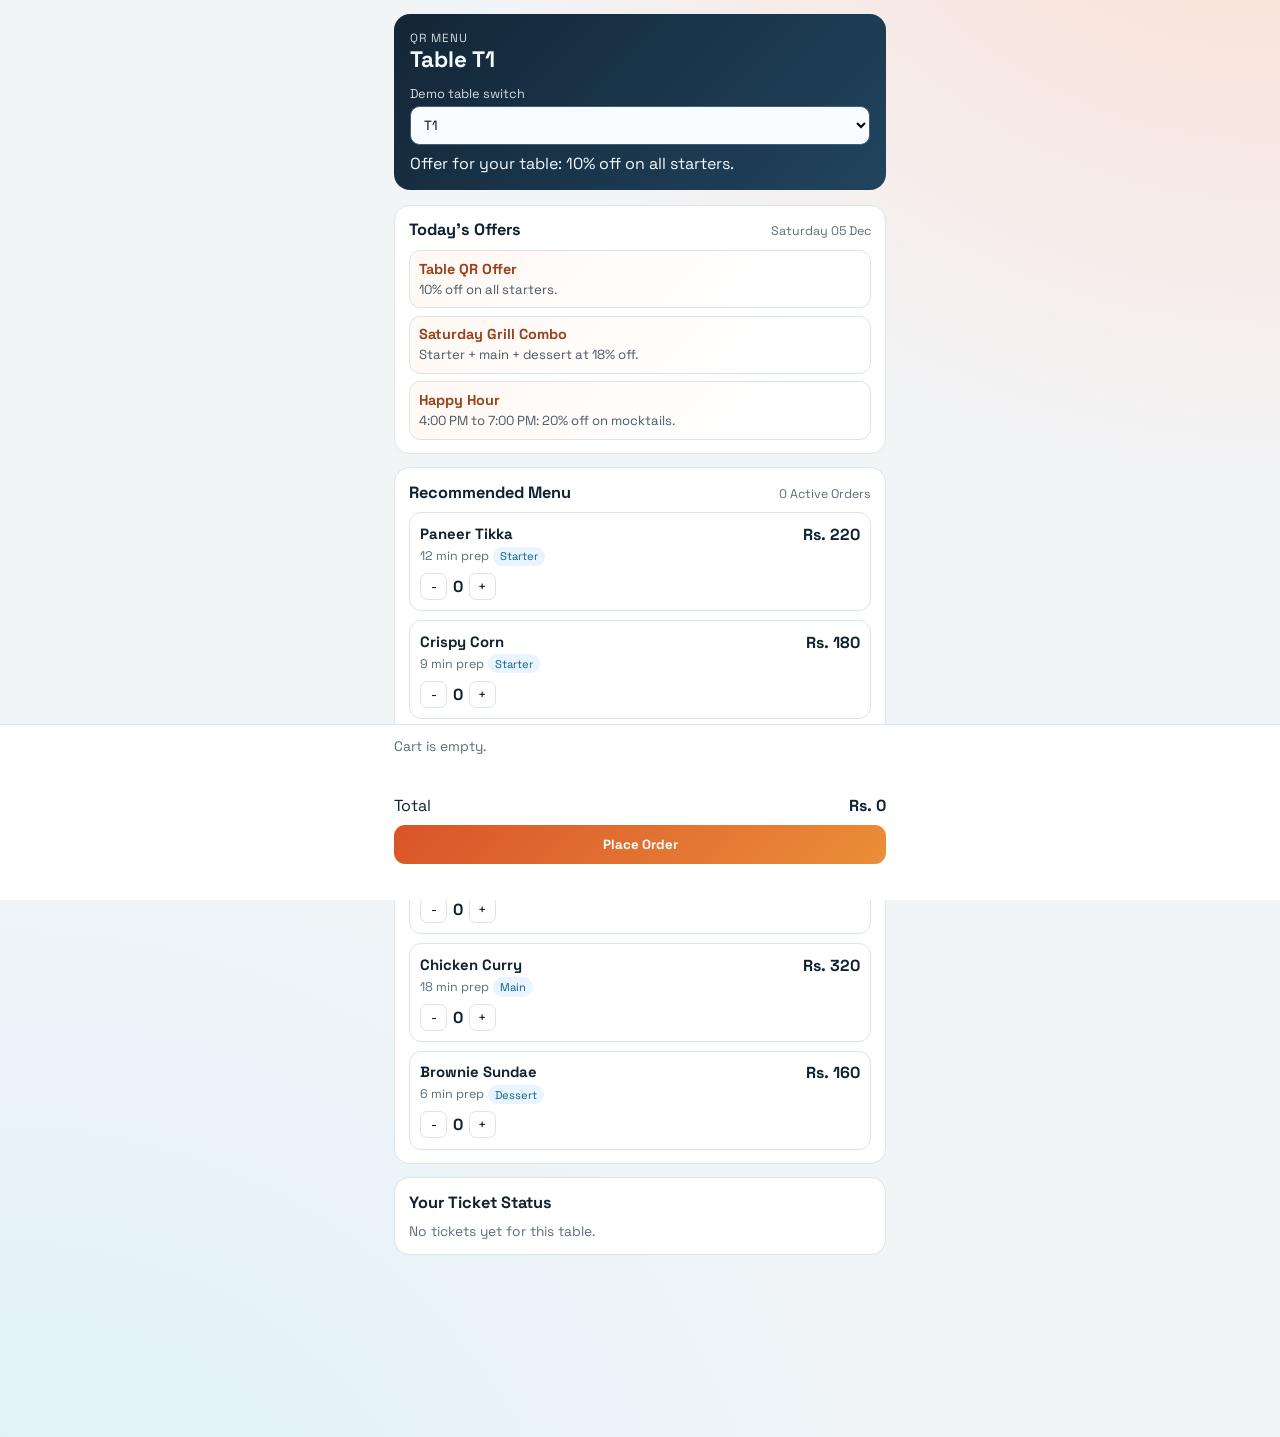
==== customer.html @ ec976107 "initial commit" ====
<!DOCTYPE html>
<html lang="en">
<head>
  <meta charset="UTF-8">
  <meta name="viewport" content="width=device-width, initial-scale=1.0">
  <title>Customer Menu - QR Scan</title>
  <link rel="preconnect" href="https://fonts.googleapis.com">
  <link rel="preconnect" href="https://fonts.gstatic.com" crossorigin>
  <link href="https://fonts.googleapis.com/css2?family=Space+Grotesk:wght@400;500;700&display=swap" rel="stylesheet">
  <link rel="stylesheet" href="customer-view.css">
</head>
<body>
  <main class="phone-shell">
    <header class="hero">
      <p class="mini">QR Menu</p>
      <h1 id="tableTitle">Table T1</h1>
      <div class="table-switch">
        <label for="tableSelect">Demo table switch</label>
        <select id="tableSelect"></select>
      </div>
      <p id="offerText"></p>
    </header>

    <section class="section">
      <div class="section-head">
        <h2>Today's Offers</h2>
        <span id="offerDateLabel"></span>
      </div>
      <div id="dailyOffers" class="offer-list"></div>
    </section>

    <section class="section">
      <div class="section-head">
        <h2>Recommended Menu</h2>
        <span id="activeOrderCount">0 Active Orders</span>
      </div>
      <div id="menuList" class="menu-list"></div>
    </section>

    <section class="section">
      <h2>Your Ticket Status</h2>
      <div id="ticketList" class="ticket-list"></div>
    </section>

    <footer class="cart-bar">
      <div id="cartLines" class="cart-lines"></div>
      <div class="total-row">
        <span>Total</span>
        <strong id="cartTotal">Rs. 0</strong>
      </div>
      <button id="placeBtn">Place Order</button>
      <p id="toast" class="toast"></p>
    </footer>
  </main>

  <script src="customer-view.js"></script>
</body>
</html>
---- customer-view.css ----
:root {
  --bg: #f2f5f8;
  --card: #ffffff;
  --line: #dbe4eb;
  --text: #10222f;
  --muted: #5d6d7a;
  --accent: #e0612f;
  --accent-soft: #ffe4d9;
  --ok: #187e4f;
}

* {
  box-sizing: border-box;
}

body {
  margin: 0;
  font-family: "Space Grotesk", sans-serif;
  color: var(--text);
  background:
    radial-gradient(circle at 100% -25%, #ffd8c8 0%, transparent 40%),
    radial-gradient(circle at 0 120%, #d9f0f8 0%, transparent 45%),
    var(--bg);
}

.phone-shell {
  width: min(520px, 100%);
  margin: 0 auto;
  min-height: 100vh;
  padding: 0.9rem 0.9rem 10.6rem;
}

.hero {
  background: linear-gradient(135deg, #132636 0%, #21445e 100%);
  color: #f2fbff;
  border-radius: 1rem;
  padding: 1rem;
  margin-bottom: 0.9rem;
}

.mini {
  margin: 0 0 0.15rem;
  font-size: 0.74rem;
  letter-spacing: 0.08em;
  text-transform: uppercase;
  opacity: 0.85;
}

h1 {
  margin: 0;
  font-size: 1.4rem;
}

.table-switch {
  margin: 0.65rem 0 0.5rem;
}

.table-switch label {
  display: block;
  font-size: 0.8rem;
  margin-bottom: 0.28rem;
  opacity: 0.85;
}

select {
  width: 100%;
  border: 1px solid #3e5f79;
  background: #f8fbff;
  border-radius: 0.6rem;
  padding: 0.56rem;
  font-family: inherit;
}

.hero p {
  margin: 0;
}

.section {
  background: var(--card);
  border: 1px solid var(--line);
  border-radius: 0.95rem;
  padding: 0.85rem;
  margin-bottom: 0.8rem;
}

.section-head {
  display: flex;
  justify-content: space-between;
  gap: 0.5rem;
  align-items: baseline;
}

h2 {
  margin: 0 0 0.6rem;
  font-size: 1.02rem;
}

.section-head span {
  font-size: 0.78rem;
  color: var(--muted);
}

.offer-list {
  display: grid;
  gap: 0.45rem;
}

.offer-item {
  border: 1px solid var(--line);
  background: linear-gradient(135deg, #fff8f3 0%, #fff 75%);
  border-radius: 0.7rem;
  padding: 0.55rem;
}

.offer-item strong {
  display: block;
  font-size: 0.9rem;
  color: #9a421e;
}

.offer-item span {
  font-size: 0.82rem;
  color: #455a68;
}

.menu-list {
  display: grid;
  gap: 0.55rem;
}

.menu-item {
  border: 1px solid var(--line);
  border-radius: 0.75rem;
  padding: 0.65rem;
}

.top-line {
  display: flex;
  justify-content: space-between;
  align-items: start;
  gap: 0.5rem;
}

.name {
  margin: 0;
  font-weight: 700;
  font-size: 0.93rem;
}

.meta {
  font-size: 0.78rem;
  color: var(--muted);
}

.tag {
  display: inline-block;
  margin-top: 0.24rem;
  font-size: 0.7rem;
  color: #0f5f8a;
  background: #e8f4ff;
  border-radius: 999px;
  padding: 0.16rem 0.42rem;
}

.qty {
  margin-top: 0.45rem;
  display: flex;
  align-items: center;
  gap: 0.35rem;
}

.qty button {
  border: 1px solid var(--line);
  background: #fff;
  border-radius: 0.45rem;
  width: 27px;
  height: 27px;
  font-family: inherit;
  cursor: pointer;
}

.ticket-list {
  display: grid;
  gap: 0.45rem;
}

.ticket {
  border: 1px solid var(--line);
  border-left: 4px solid #b2c4d1;
  border-radius: 0.7rem;
  padding: 0.55rem;
}

.ticket.Queued {
  border-left-color: #c47b0b;
}

.ticket.Preparing {
  border-left-color: #137bc7;
}

.ticket.Ready {
  border-left-color: var(--ok);
}

.ticket strong {
  display: block;
}

.ticket span {
  font-size: 0.82rem;
  color: var(--muted);
}

.cart-bar {
  position: fixed;
  left: 0;
  right: 0;
  bottom: 0;
  background: #fff;
  border-top: 1px solid var(--line);
  padding: 0.75rem max(0.9rem, (100vw - 520px) / 2 + 0.9rem) 0.8rem;
}

.cart-lines {
  min-height: 52px;
  max-height: 100px;
  overflow: auto;
}

.line {
  display: flex;
  justify-content: space-between;
  font-size: 0.84rem;
  color: #2f4452;
  padding: 0.14rem 0;
}

.total-row {
  display: flex;
  justify-content: space-between;
  align-items: center;
  margin: 0.35rem 0 0.55rem;
}

#placeBtn {
  width: 100%;
  border: none;
  border-radius: 0.7rem;
  padding: 0.7rem;
  background: linear-gradient(135deg, #d95429 0%, #eb8e39 100%);
  color: #fff;
  font-family: inherit;
  font-weight: 700;
}

.toast {
  margin: 0.45rem 0 0;
  min-height: 16px;
  font-size: 0.8rem;
  color: var(--ok);
}

.empty {
  margin: 0;
  color: var(--muted);
  font-size: 0.86rem;
}
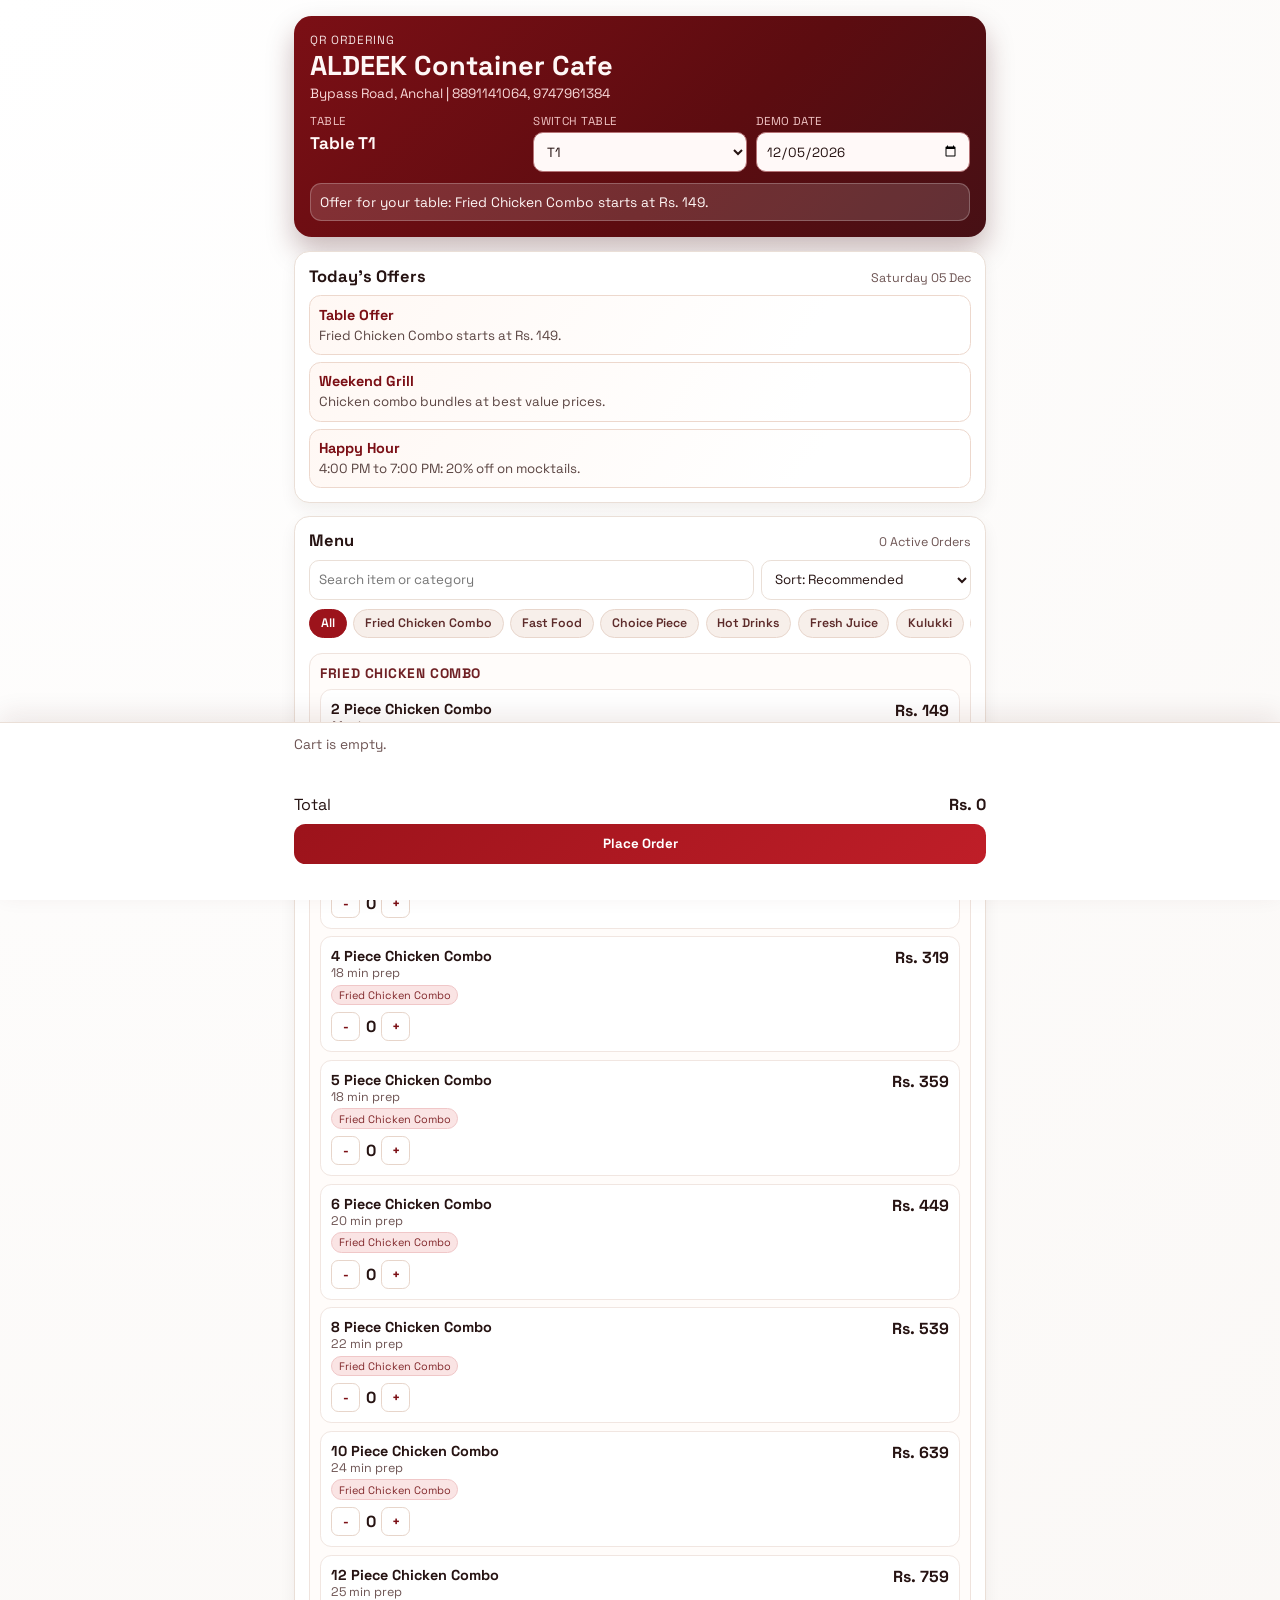
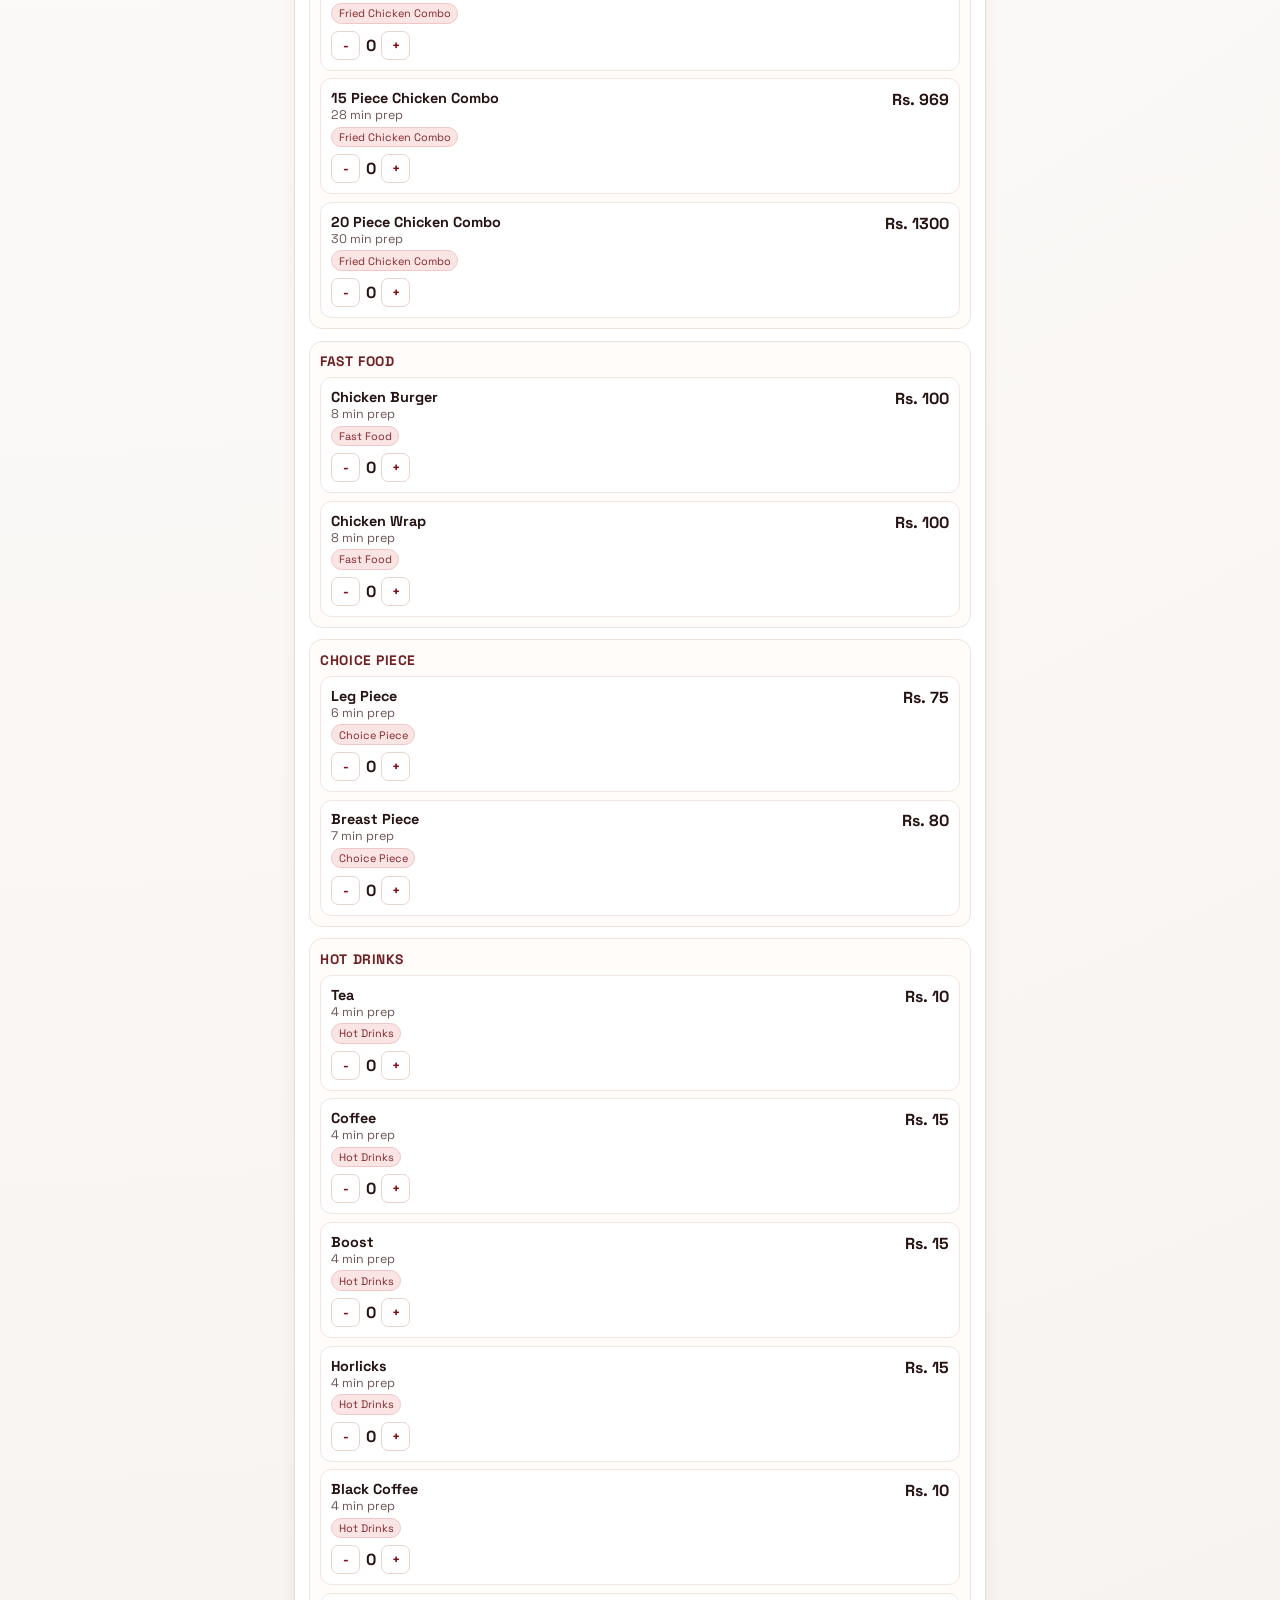
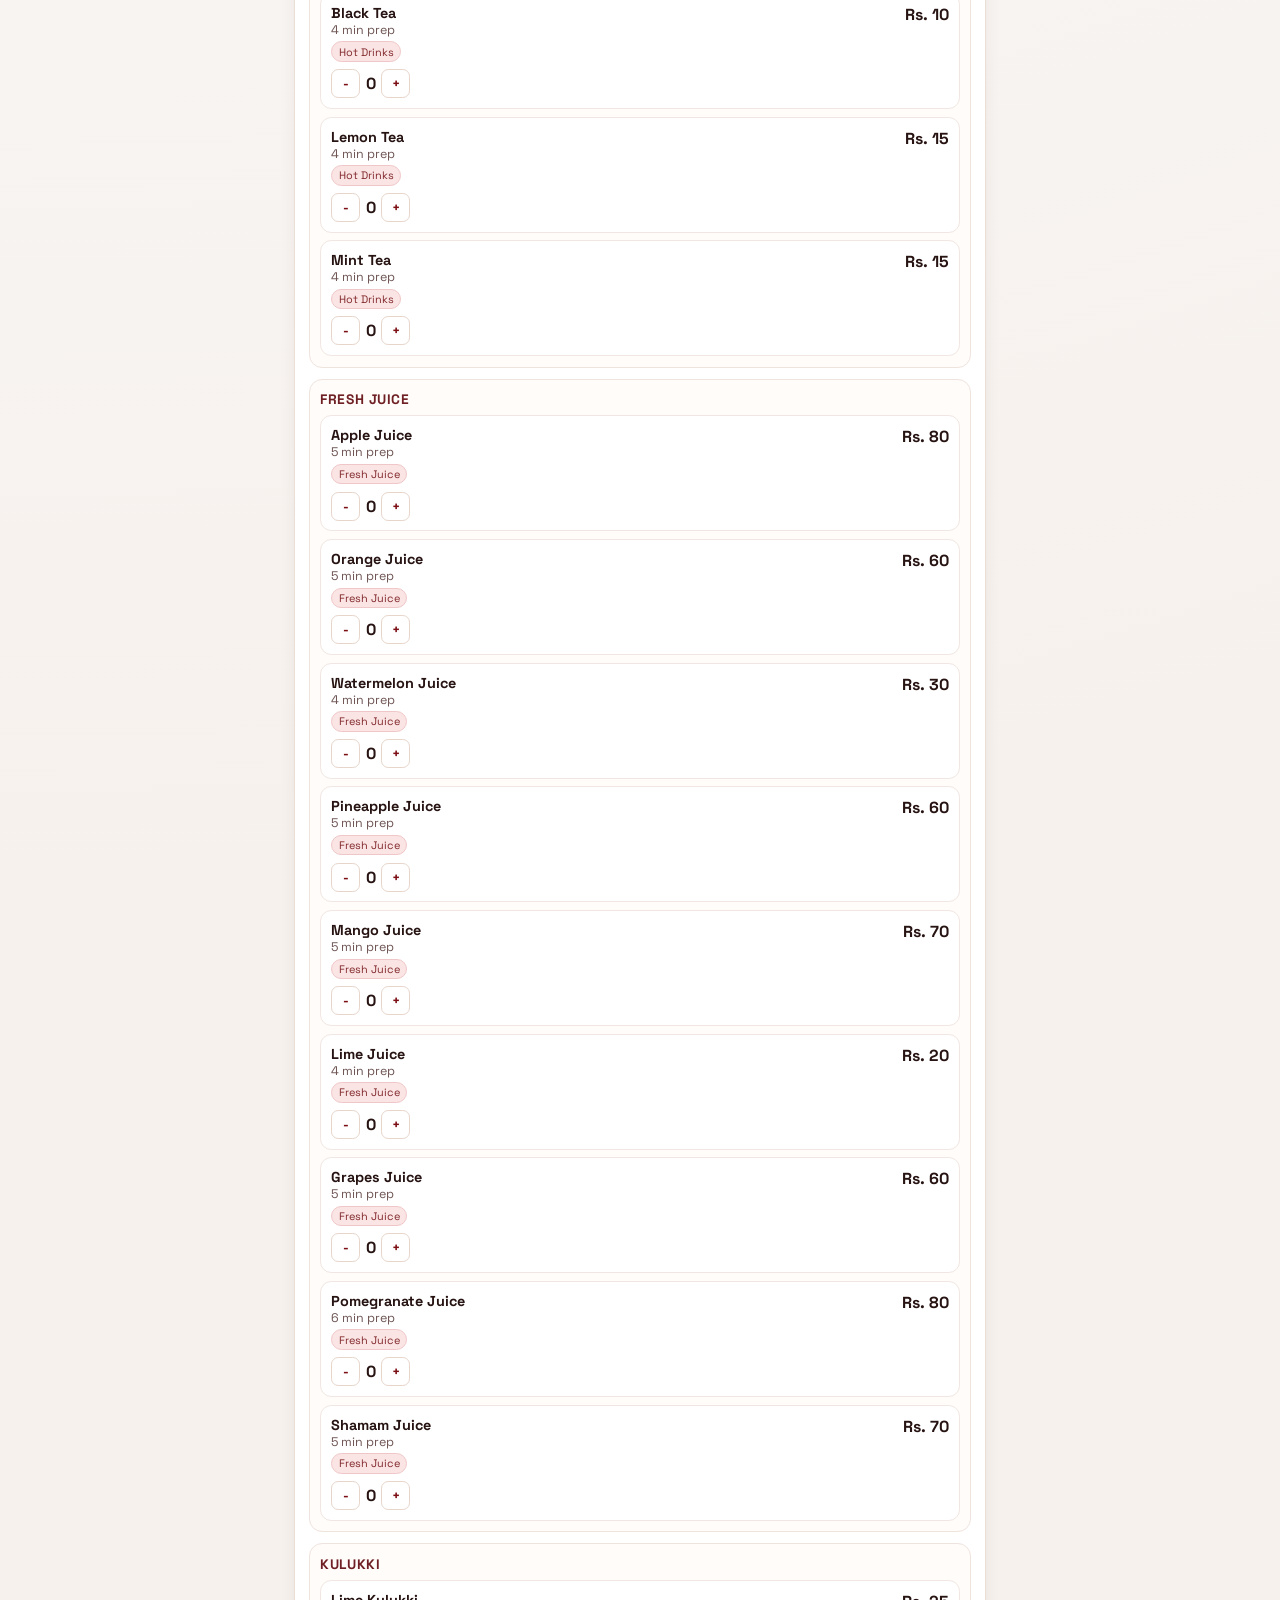
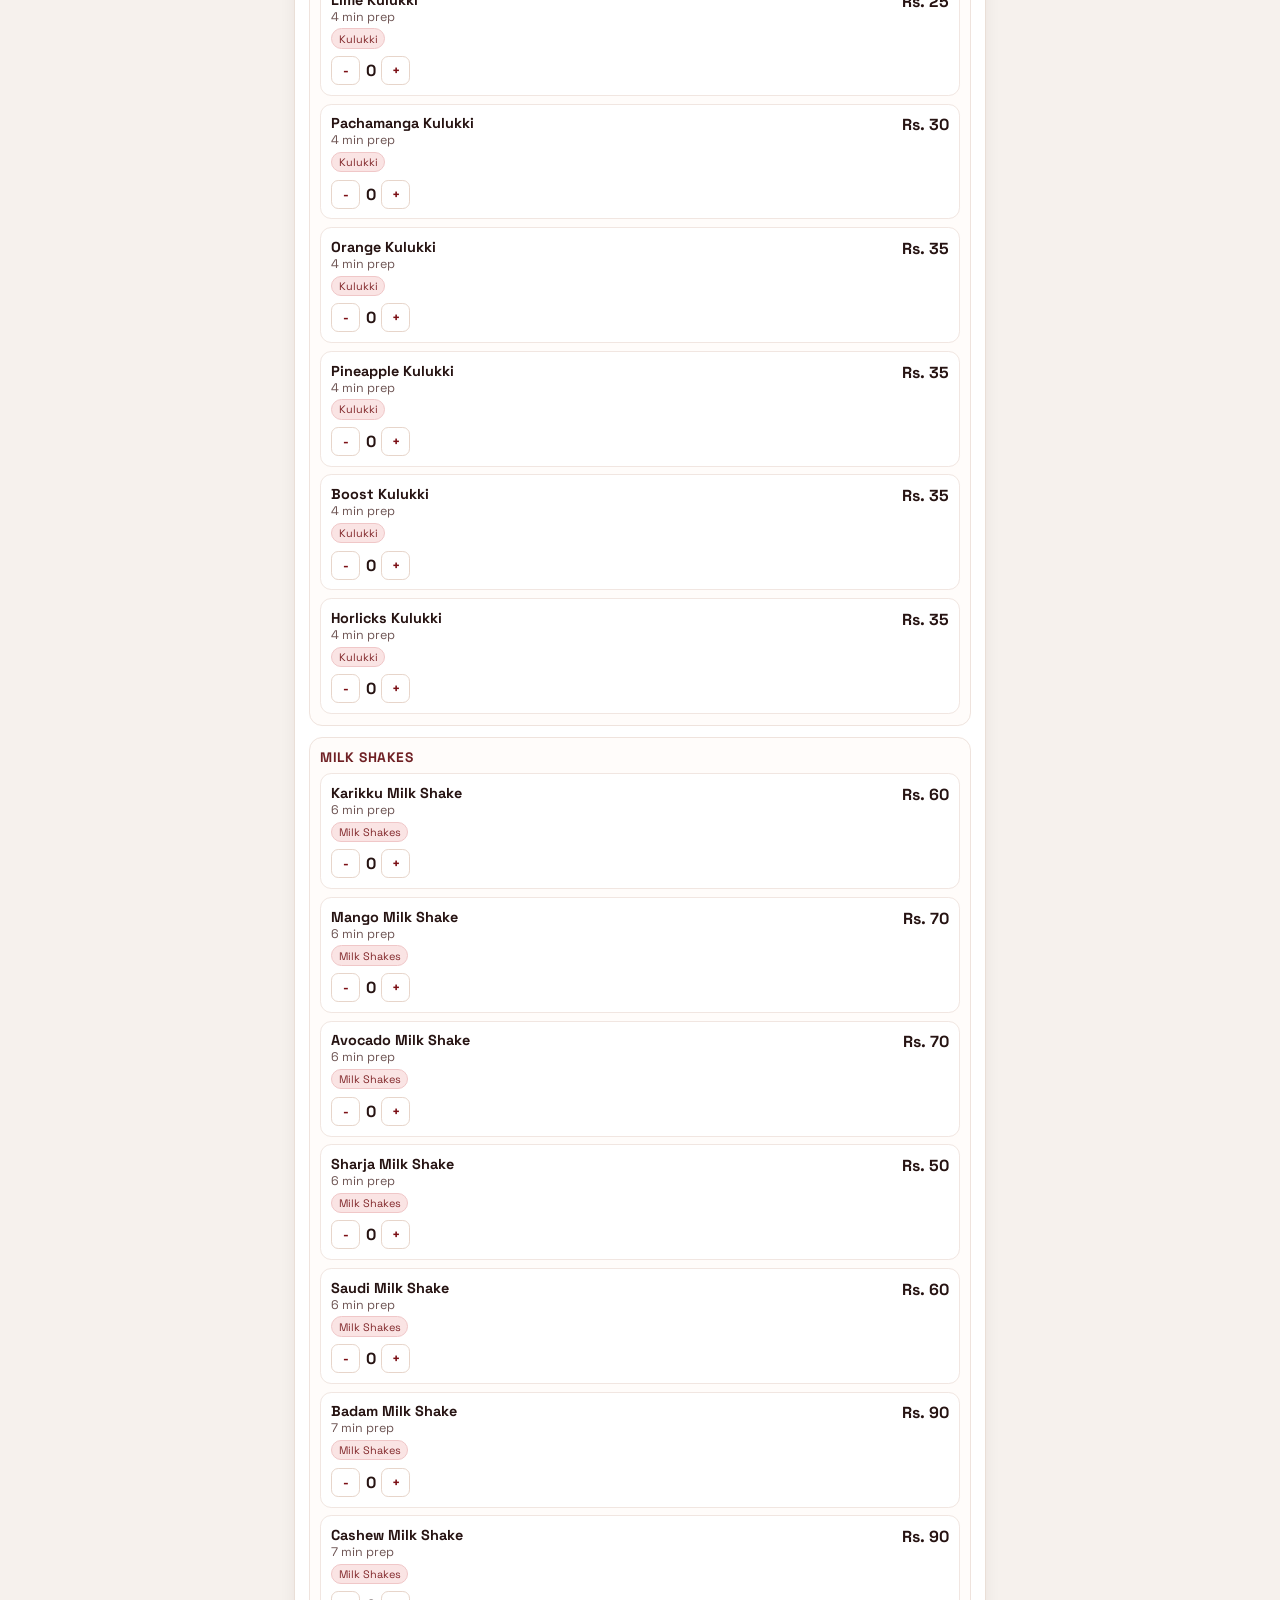
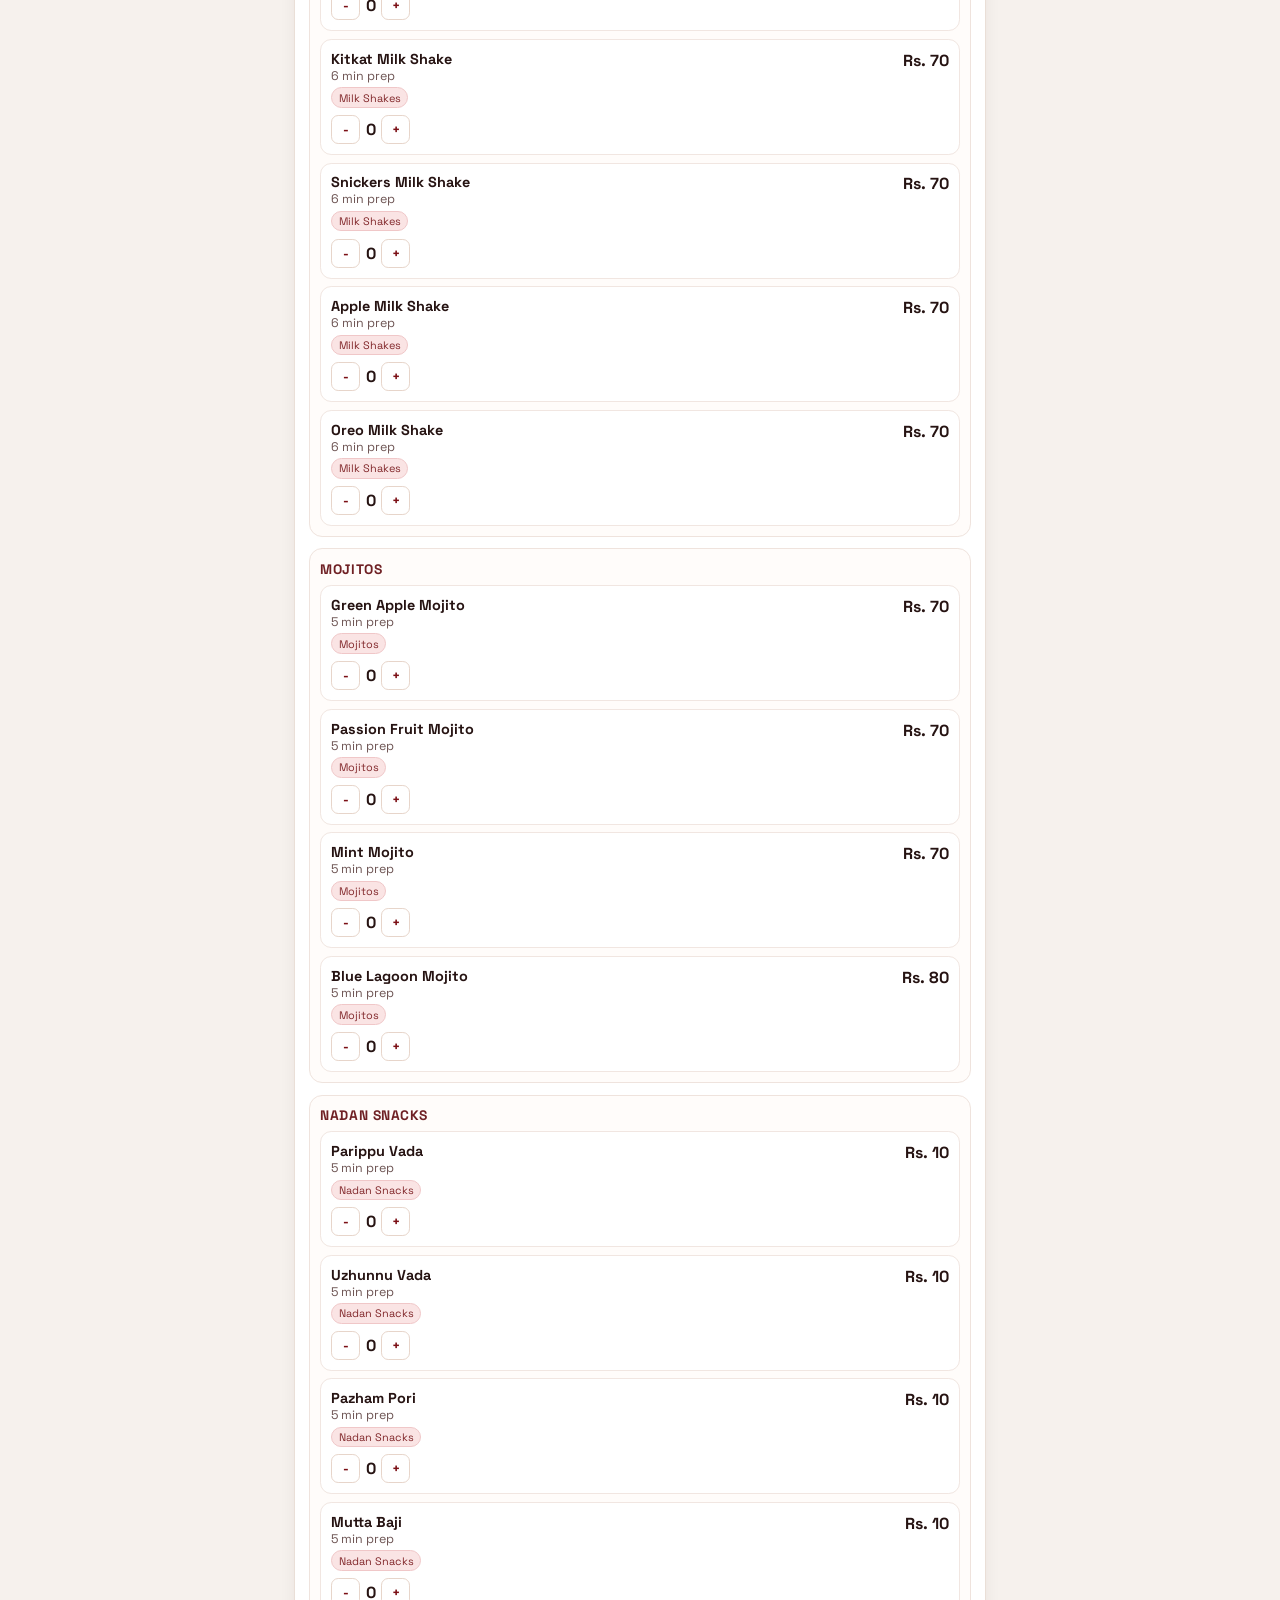
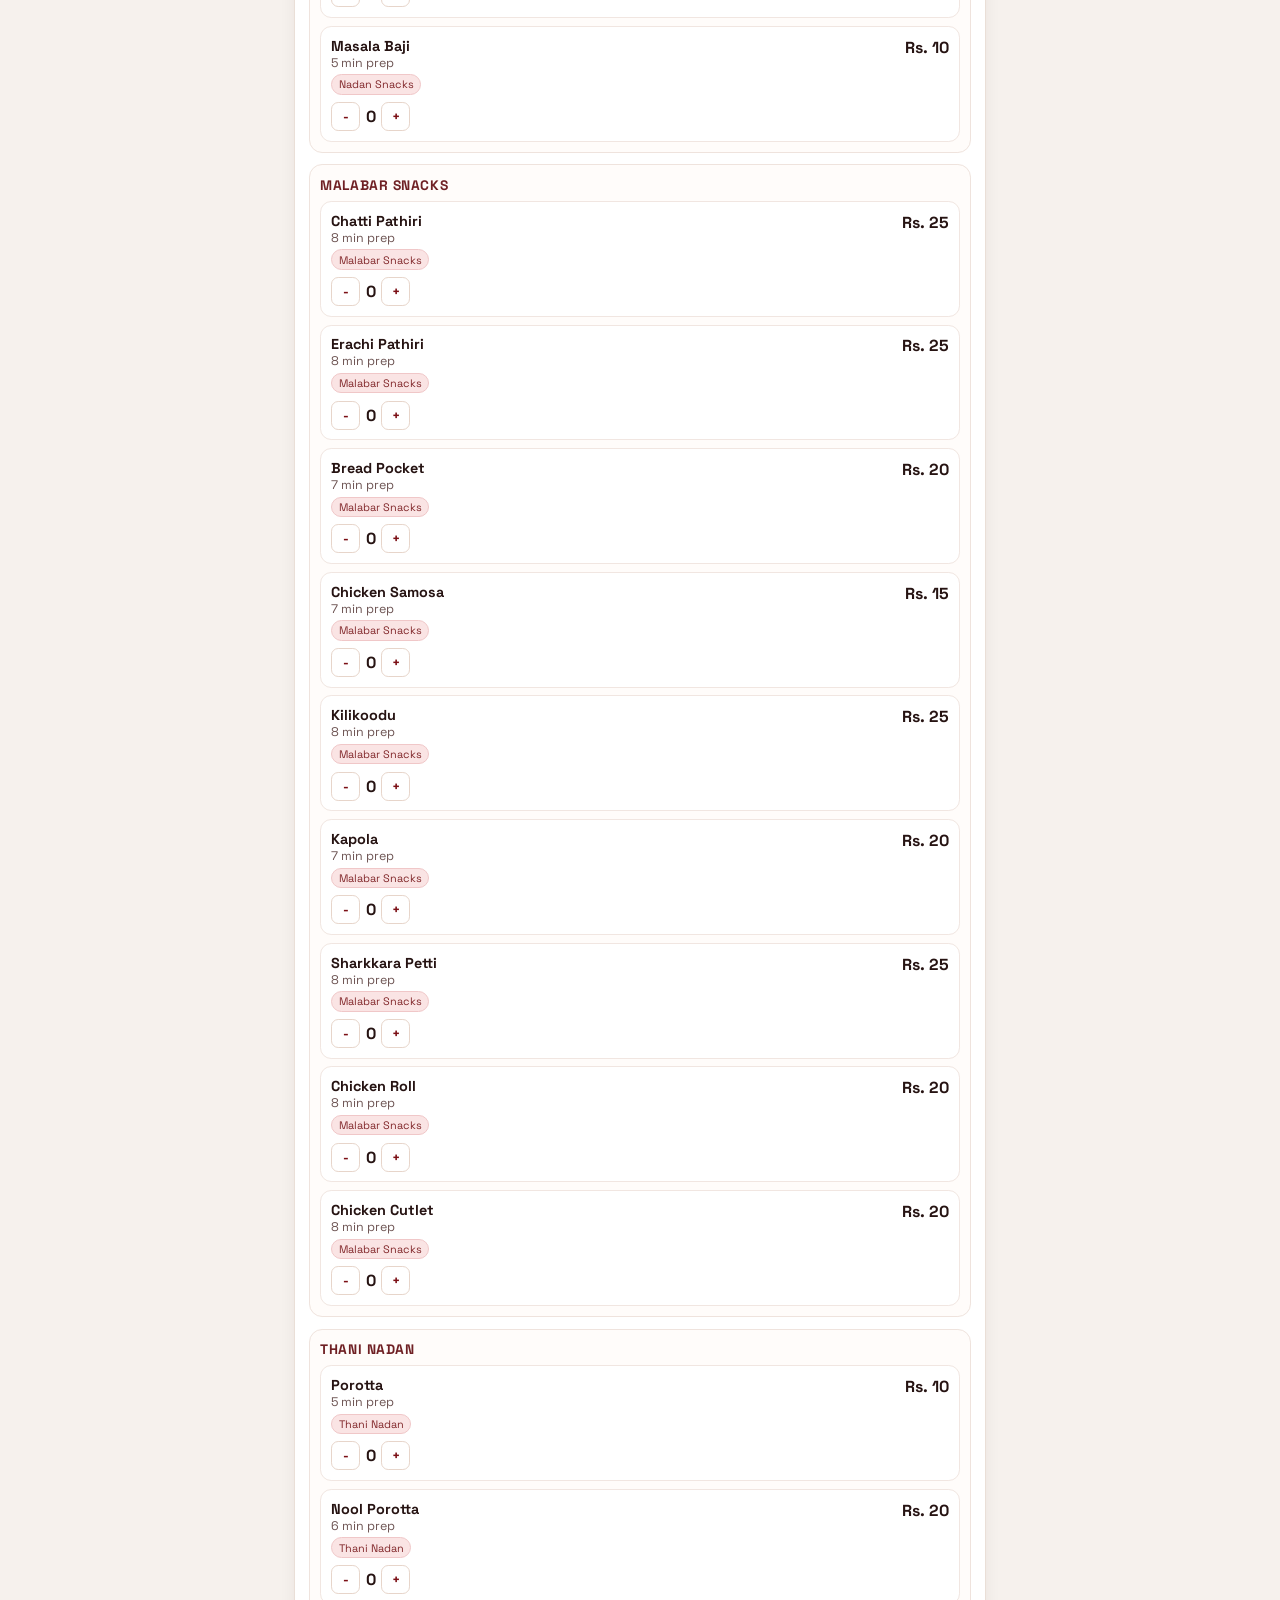
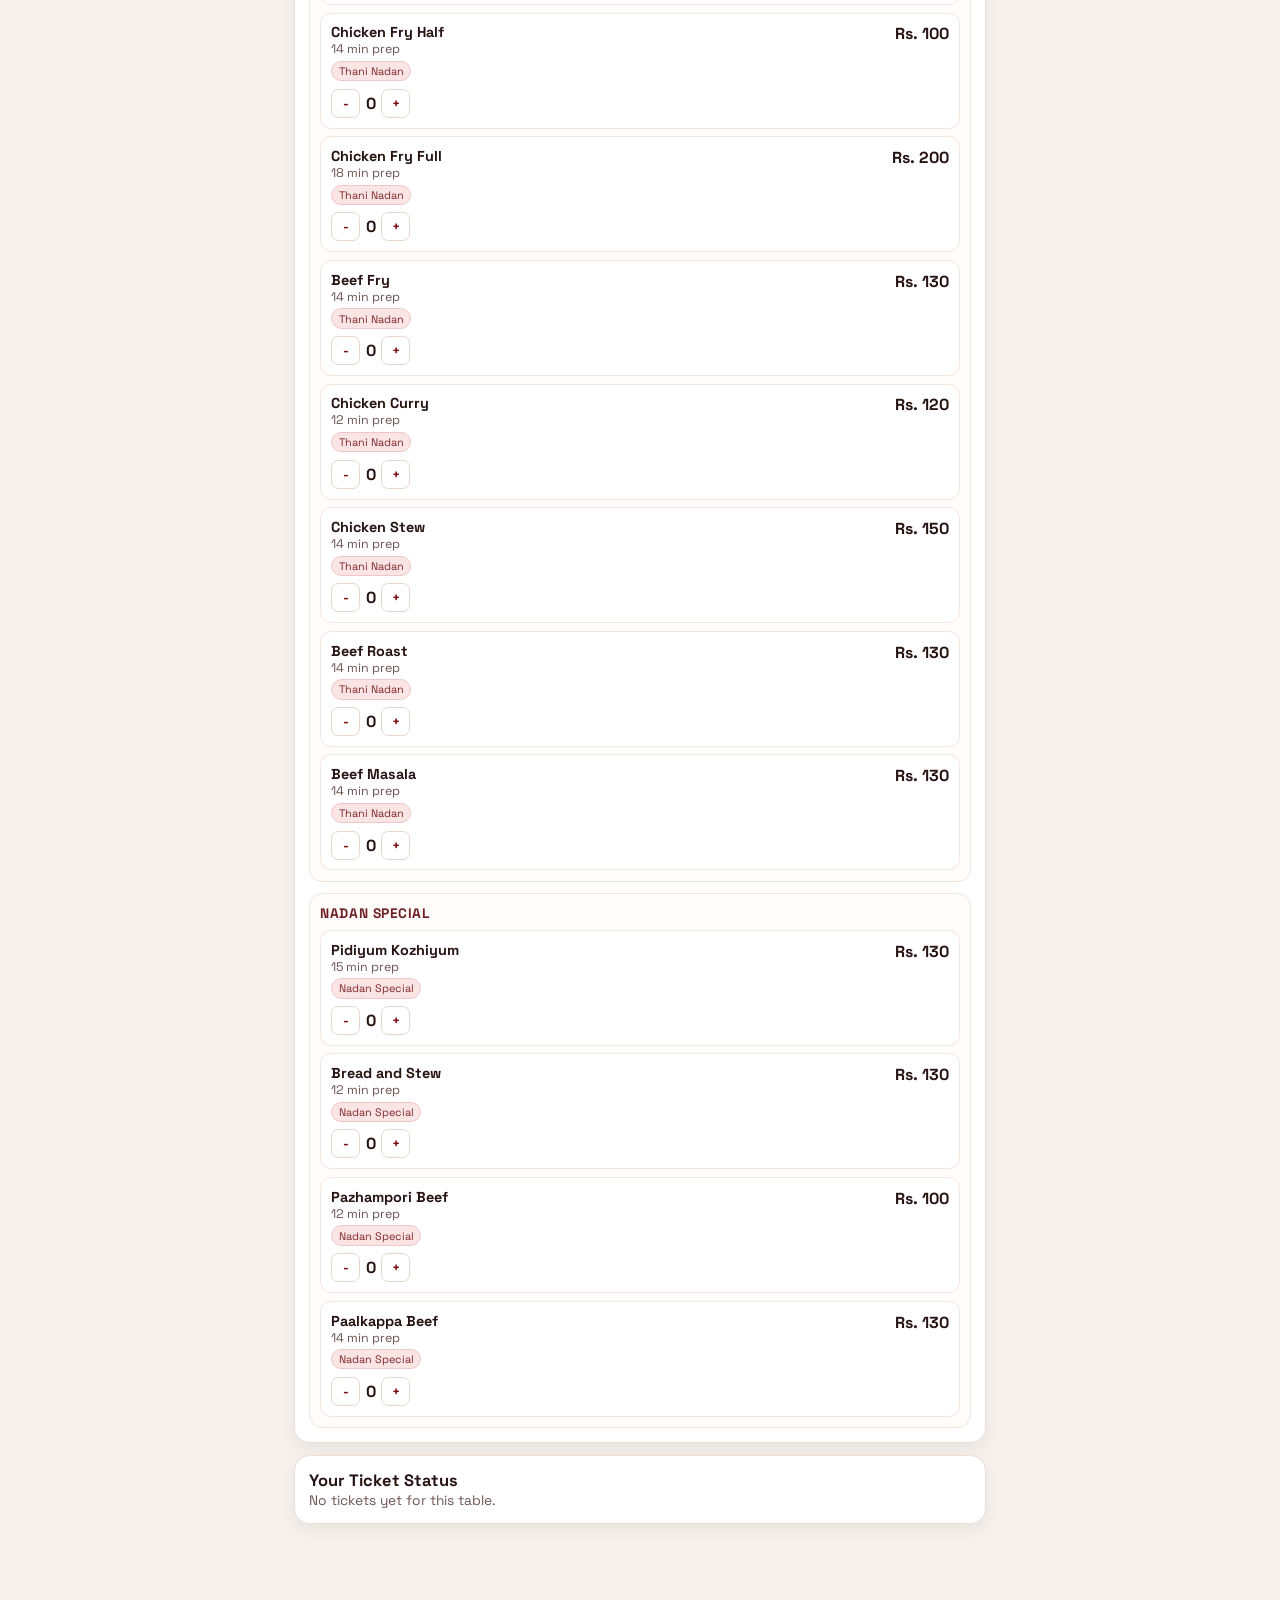
==== commit 01cca9a6: "changed the customer UI" ====
--- a/customer.html
+++ b/customer.html
@@ -12,11 +12,22 @@
 <body>
   <main class="phone-shell">
     <header class="hero">
-      <p class="mini">QR Menu</p>
-      <h1 id="tableTitle">Table T1</h1>
-      <div class="table-switch">
-        <label for="tableSelect">Demo table switch</label>
-        <select id="tableSelect"></select>
+      <p class="mini">QR Ordering</p>
+      <h1 id="brandName">ALDEEK Container Cafe</h1>
+      <p id="brandMeta" class="brand-meta"></p>
+      <div class="hero-grid">
+        <div>
+          <p class="muted-label">Table</p>
+          <h2 id="tableTitle">Table T1</h2>
+        </div>
+        <div>
+          <label for="tableSelect" class="muted-label">Switch table</label>
+          <select id="tableSelect"></select>
+        </div>
+        <div>
+          <label for="demoDateInput" class="muted-label">Demo date</label>
+          <input id="demoDateInput" type="date">
+        </div>
       </div>
       <p id="offerText"></p>
     </header>
@@ -31,10 +42,20 @@
 
     <section class="section">
       <div class="section-head">
-        <h2>Recommended Menu</h2>
+        <h2>Menu</h2>
         <span id="activeOrderCount">0 Active Orders</span>
       </div>
-      <div id="menuList" class="menu-list"></div>
+      <div class="filters">
+        <input id="menuSearch" type="search" placeholder="Search item or category">
+        <select id="sortSelect">
+          <option value="default">Sort: Recommended</option>
+          <option value="priceAsc">Price: Low to high</option>
+          <option value="priceDesc">Price: High to low</option>
+          <option value="nameAsc">Name: A to Z</option>
+        </select>
+      </div>
+      <div id="categoryChips" class="chip-row"></div>
+      <div id="menuList" class="menu-list grouped"></div>
     </section>
 
     <section class="section">
@@ -53,6 +74,7 @@
     </footer>
   </main>
 
+  <script src="data.js"></script>
   <script src="customer-view.js"></script>
 </body>
 </html>
--- a/customer-view.css
+++ b/customer-view.css
@@ -1,12 +1,14 @@
 :root {
-  --bg: #f2f5f8;
+  --bg: #f6f1ed;
   --card: #ffffff;
-  --line: #dbe4eb;
-  --text: #10222f;
-  --muted: #5d6d7a;
-  --accent: #e0612f;
-  --accent-soft: #ffe4d9;
-  --ok: #187e4f;
+  --line: #eadfd7;
+  --text: #261312;
+  --muted: #6d5453;
+  --brand: #7b0f15;
+  --brand-2: #9c131b;
+  --brand-soft: #fceeed;
+  --ok: #1a7a46;
+  --chip: #f7efea;
 }
 
 * {
@@ -18,61 +20,99 @@
   font-family: "Space Grotesk", sans-serif;
   color: var(--text);
   background:
-    radial-gradient(circle at 100% -25%, #ffd8c8 0%, transparent 40%),
-    radial-gradient(circle at 0 120%, #d9f0f8 0%, transparent 45%),
+    radial-gradient(circle at 0 0, #ffffff 0%, #f6f1ed 36%),
+    radial-gradient(circle at 100% 0, #f7d8d8 0%, transparent 24%),
+    radial-gradient(circle at 100% 100%, #f2dbca 0%, transparent 34%),
     var(--bg);
 }
 
 .phone-shell {
-  width: min(520px, 100%);
+  width: min(720px, 100%);
   margin: 0 auto;
   min-height: 100vh;
-  padding: 0.9rem 0.9rem 10.6rem;
+  padding: 1rem 0.9rem 11.2rem;
 }
 
 .hero {
-  background: linear-gradient(135deg, #132636 0%, #21445e 100%);
-  color: #f2fbff;
-  border-radius: 1rem;
+  background: linear-gradient(135deg, var(--brand) 0%, #5c0c10 60%, #471015 100%);
+  color: #fff7f6;
+  border-radius: 1.1rem;
   padding: 1rem;
   margin-bottom: 0.9rem;
+  box-shadow: 0 14px 28px rgba(66, 12, 16, 0.28);
 }
 
 .mini {
-  margin: 0 0 0.15rem;
+  margin: 0 0 0.2rem;
   font-size: 0.74rem;
   letter-spacing: 0.08em;
   text-transform: uppercase;
-  opacity: 0.85;
+  opacity: 0.9;
 }
 
 h1 {
   margin: 0;
-  font-size: 1.4rem;
-}
-
-.table-switch {
-  margin: 0.65rem 0 0.5rem;
-}
-
-.table-switch label {
-  display: block;
-  font-size: 0.8rem;
-  margin-bottom: 0.28rem;
-  opacity: 0.85;
-}
-
-select {
+  font-size: clamp(1.2rem, 4vw, 1.7rem);
+  line-height: 1.15;
+}
+
+.brand-meta {
+  margin: 0.2rem 0 0.8rem;
+  color: #f9d9d9;
+  font-size: 0.84rem;
+}
+
+.hero-grid {
+  display: grid;
+  grid-template-columns: 1fr 1fr;
+  gap: 0.55rem;
+  margin-bottom: 0.7rem;
+}
+
+.muted-label {
+  display: block;
+  margin: 0 0 0.24rem;
+  color: #f0c4c4;
+  font-size: 0.72rem;
+  text-transform: uppercase;
+  letter-spacing: 0.04em;
+}
+
+h2 {
+  margin: 0;
+  font-size: 1.03rem;
+}
+
+#tableTitle {
+  font-size: 1.06rem;
+  margin: 0;
+}
+
+select,
+input[type="date"],
+input[type="search"] {
   width: 100%;
-  border: 1px solid #3e5f79;
-  background: #f8fbff;
-  border-radius: 0.6rem;
-  padding: 0.56rem;
+  border: 1px solid var(--line);
+  border-radius: 0.62rem;
+  background: #fff;
+  color: var(--text);
+  padding: 0.58rem;
   font-family: inherit;
 }
 
-.hero p {
-  margin: 0;
+.hero select,
+.hero input[type="date"] {
+  border: 1px solid #b67477;
+  background: #fff9f8;
+}
+
+#offerText {
+  margin: 0;
+  background: rgba(255, 255, 255, 0.14);
+  border: 1px solid rgba(255, 255, 255, 0.24);
+  border-radius: 0.7rem;
+  padding: 0.55rem;
+  font-size: 0.86rem;
 }
 
 .section {
@@ -81,18 +121,15 @@
   border-radius: 0.95rem;
   padding: 0.85rem;
   margin-bottom: 0.8rem;
+  box-shadow: 0 7px 16px rgba(56, 28, 18, 0.06);
 }
 
 .section-head {
   display: flex;
   justify-content: space-between;
-  gap: 0.5rem;
   align-items: baseline;
-}
-
-h2 {
-  margin: 0 0 0.6rem;
-  font-size: 1.02rem;
+  gap: 0.6rem;
+  margin-bottom: 0.55rem;
 }
 
 .section-head span {
@@ -106,32 +143,86 @@
 }
 
 .offer-item {
-  border: 1px solid var(--line);
-  background: linear-gradient(135deg, #fff8f3 0%, #fff 75%);
+  border: 1px solid #edd8cd;
+  background: linear-gradient(125deg, #fff8f4 0%, #fff 75%);
+  border-radius: 0.72rem;
+  padding: 0.58rem;
+}
+
+.offer-item strong {
+  display: block;
+  font-size: 0.9rem;
+  color: var(--brand);
+}
+
+.offer-item span {
+  font-size: 0.83rem;
+  color: #5a4441;
+}
+
+.filters {
+  display: grid;
+  grid-template-columns: 1fr;
+  gap: 0.45rem;
+  margin-bottom: 0.56rem;
+}
+
+.chip-row {
+  display: flex;
+  gap: 0.4rem;
+  overflow: auto;
+  padding-bottom: 0.3rem;
+  margin-bottom: 0.6rem;
+}
+
+.chip {
+  border: 1px solid #e8d6cc;
+  background: var(--chip);
+  color: #5d2b2a;
+  border-radius: 999px;
+  padding: 0.36rem 0.68rem;
+  font-family: inherit;
+  font-size: 0.77rem;
+  font-weight: 600;
+  cursor: pointer;
+  white-space: nowrap;
+}
+
+.chip.active {
+  border-color: var(--brand-2);
+  background: var(--brand-2);
+  color: #fff;
+}
+
+.menu-list.grouped {
+  display: grid;
+  gap: 0.7rem;
+}
+
+.menu-group {
+  border: 1px solid #efe3dd;
+  border-radius: 0.82rem;
+  padding: 0.65rem;
+  background: #fffcfa;
+}
+
+.menu-group h3 {
+  margin: 0 0 0.45rem;
+  font-size: 0.86rem;
+  letter-spacing: 0.04em;
+  text-transform: uppercase;
+  color: #6f2024;
+}
+
+.menu-item {
+  border: 1px solid #f1e6e1;
   border-radius: 0.7rem;
-  padding: 0.55rem;
-}
-
-.offer-item strong {
-  display: block;
-  font-size: 0.9rem;
-  color: #9a421e;
-}
-
-.offer-item span {
-  font-size: 0.82rem;
-  color: #455a68;
-}
-
-.menu-list {
-  display: grid;
-  gap: 0.55rem;
-}
-
-.menu-item {
-  border: 1px solid var(--line);
-  border-radius: 0.75rem;
-  padding: 0.65rem;
+  padding: 0.62rem;
+  background: #fff;
+}
+
+.menu-item + .menu-item {
+  margin-top: 0.48rem;
 }
 
 .top-line {
@@ -144,22 +235,24 @@
 .name {
   margin: 0;
   font-weight: 700;
-  font-size: 0.93rem;
+  font-size: 0.9rem;
 }
 
 .meta {
+  display: block;
   font-size: 0.78rem;
   color: var(--muted);
 }
 
 .tag {
   display: inline-block;
-  margin-top: 0.24rem;
-  font-size: 0.7rem;
-  color: #0f5f8a;
-  background: #e8f4ff;
+  margin-top: 0.22rem;
+  font-size: 0.68rem;
+  color: #81272a;
+  background: #fae4e4;
+  border: 1px solid #f0c7c8;
   border-radius: 999px;
-  padding: 0.16rem 0.42rem;
+  padding: 0.14rem 0.4rem;
 }
 
 .qty {
@@ -170,33 +263,36 @@
 }
 
 .qty button {
-  border: 1px solid var(--line);
+  border: 1px solid #e7d5ca;
   background: #fff;
   border-radius: 0.45rem;
-  width: 27px;
-  height: 27px;
+  width: 29px;
+  height: 29px;
   font-family: inherit;
+  font-weight: 700;
+  color: var(--brand);
   cursor: pointer;
 }
 
 .ticket-list {
   display: grid;
-  gap: 0.45rem;
+  gap: 0.46rem;
 }
 
 .ticket {
-  border: 1px solid var(--line);
-  border-left: 4px solid #b2c4d1;
+  border: 1px solid #eadfd7;
+  border-left: 4px solid #b6a5a4;
   border-radius: 0.7rem;
-  padding: 0.55rem;
+  padding: 0.56rem;
+  background: #fffdfc;
 }
 
 .ticket.Queued {
-  border-left-color: #c47b0b;
+  border-left-color: #b6790d;
 }
 
 .ticket.Preparing {
-  border-left-color: #137bc7;
+  border-left-color: #0f78bf;
 }
 
 .ticket.Ready {
@@ -205,10 +301,12 @@
 
 .ticket strong {
   display: block;
+  font-size: 0.88rem;
 }
 
 .ticket span {
-  font-size: 0.82rem;
+  display: block;
+  font-size: 0.8rem;
   color: var(--muted);
 }
 
@@ -219,12 +317,13 @@
   bottom: 0;
   background: #fff;
   border-top: 1px solid var(--line);
-  padding: 0.75rem max(0.9rem, (100vw - 520px) / 2 + 0.9rem) 0.8rem;
+  padding: 0.75rem max(0.9rem, (100vw - 720px) / 2 + 0.9rem) 0.82rem;
+  box-shadow: 0 -8px 24px rgba(80, 24, 20, 0.09);
 }
 
 .cart-lines {
-  min-height: 52px;
-  max-height: 100px;
+  min-height: 54px;
+  max-height: 104px;
   overflow: auto;
 }
 
@@ -232,7 +331,7 @@
   display: flex;
   justify-content: space-between;
   font-size: 0.84rem;
-  color: #2f4452;
+  color: #4b3432;
   padding: 0.14rem 0;
 }
 
@@ -240,22 +339,23 @@
   display: flex;
   justify-content: space-between;
   align-items: center;
-  margin: 0.35rem 0 0.55rem;
+  margin: 0.34rem 0 0.55rem;
 }
 
 #placeBtn {
   width: 100%;
   border: none;
-  border-radius: 0.7rem;
-  padding: 0.7rem;
-  background: linear-gradient(135deg, #d95429 0%, #eb8e39 100%);
+  border-radius: 0.72rem;
+  padding: 0.72rem;
+  background: linear-gradient(135deg, var(--brand-2) 0%, #bf1e28 100%);
   color: #fff;
   font-family: inherit;
   font-weight: 700;
+  cursor: pointer;
 }
 
 .toast {
-  margin: 0.45rem 0 0;
+  margin: 0.44rem 0 0;
   min-height: 16px;
   font-size: 0.8rem;
   color: var(--ok);
@@ -266,3 +366,13 @@
   color: var(--muted);
   font-size: 0.86rem;
 }
+
+@media (min-width: 600px) {
+  .filters {
+    grid-template-columns: 1fr 210px;
+  }
+
+  .hero-grid {
+    grid-template-columns: repeat(3, 1fr);
+  }
+}
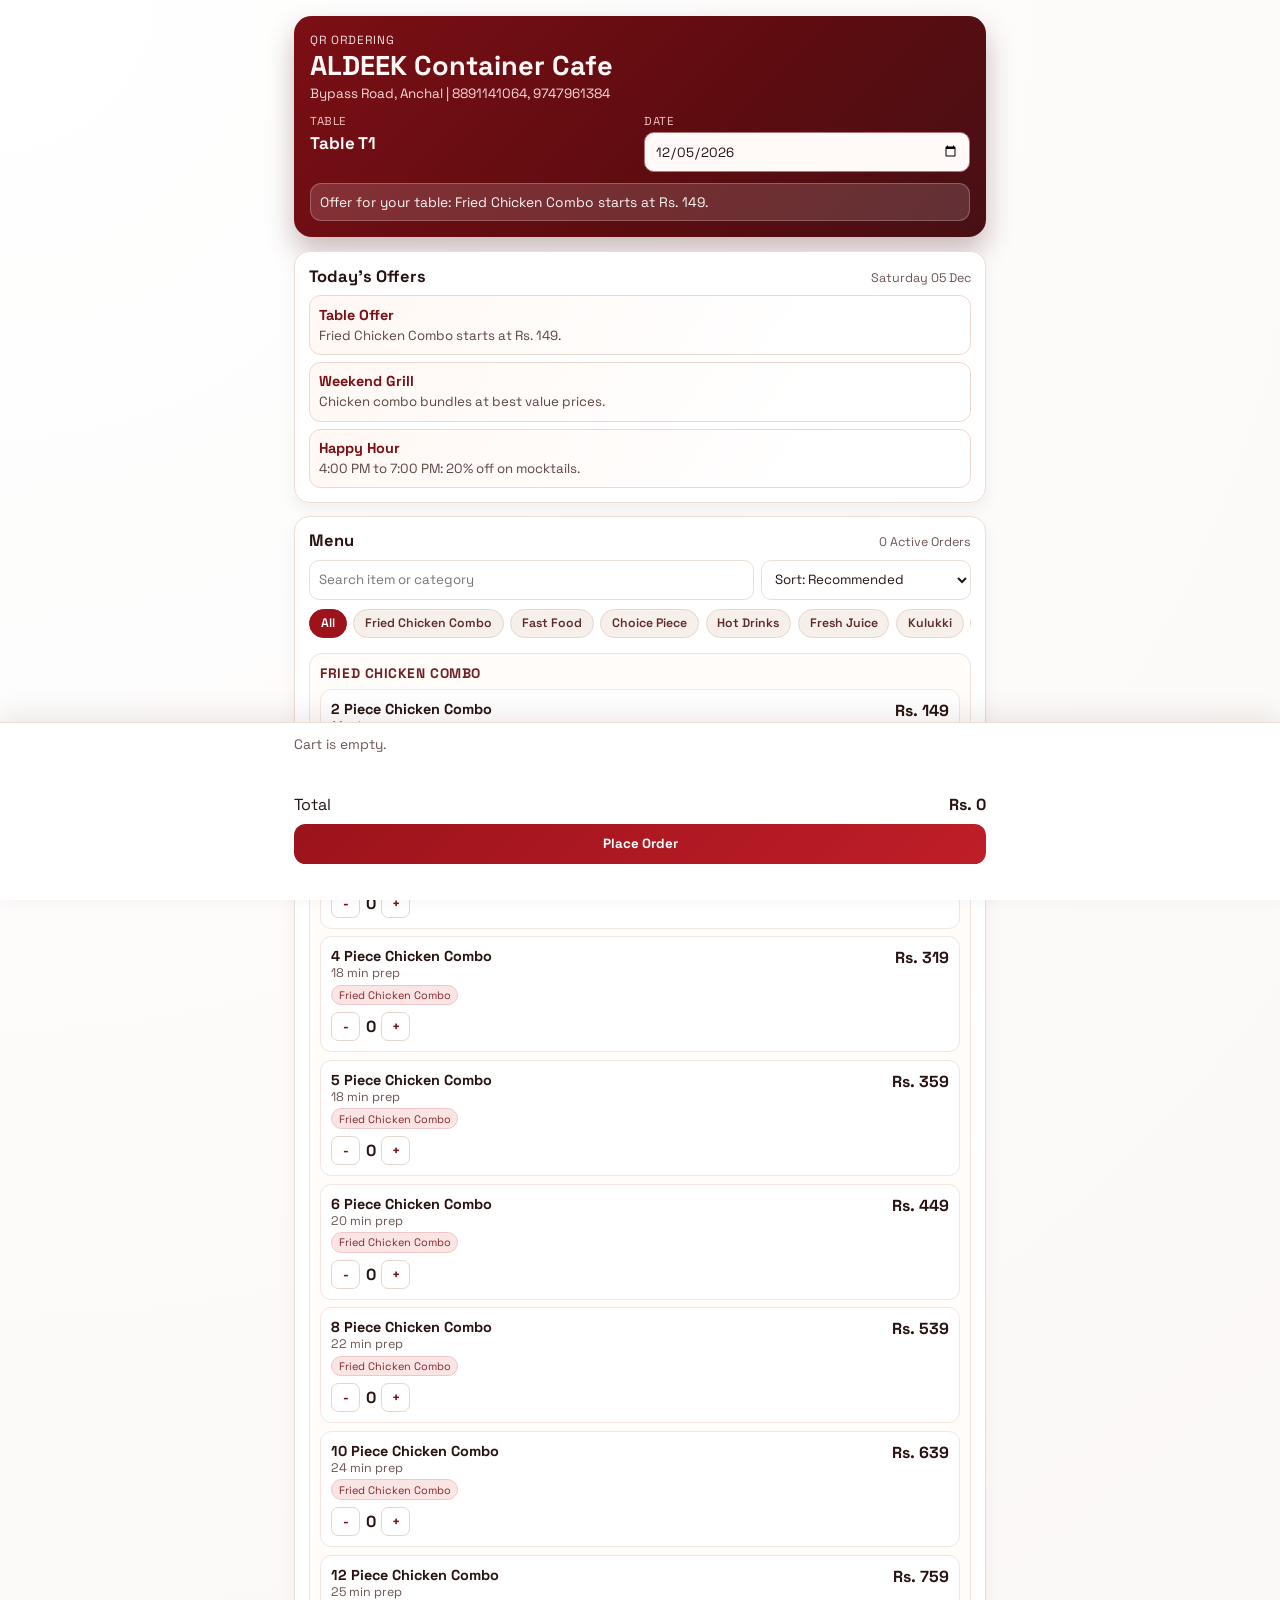
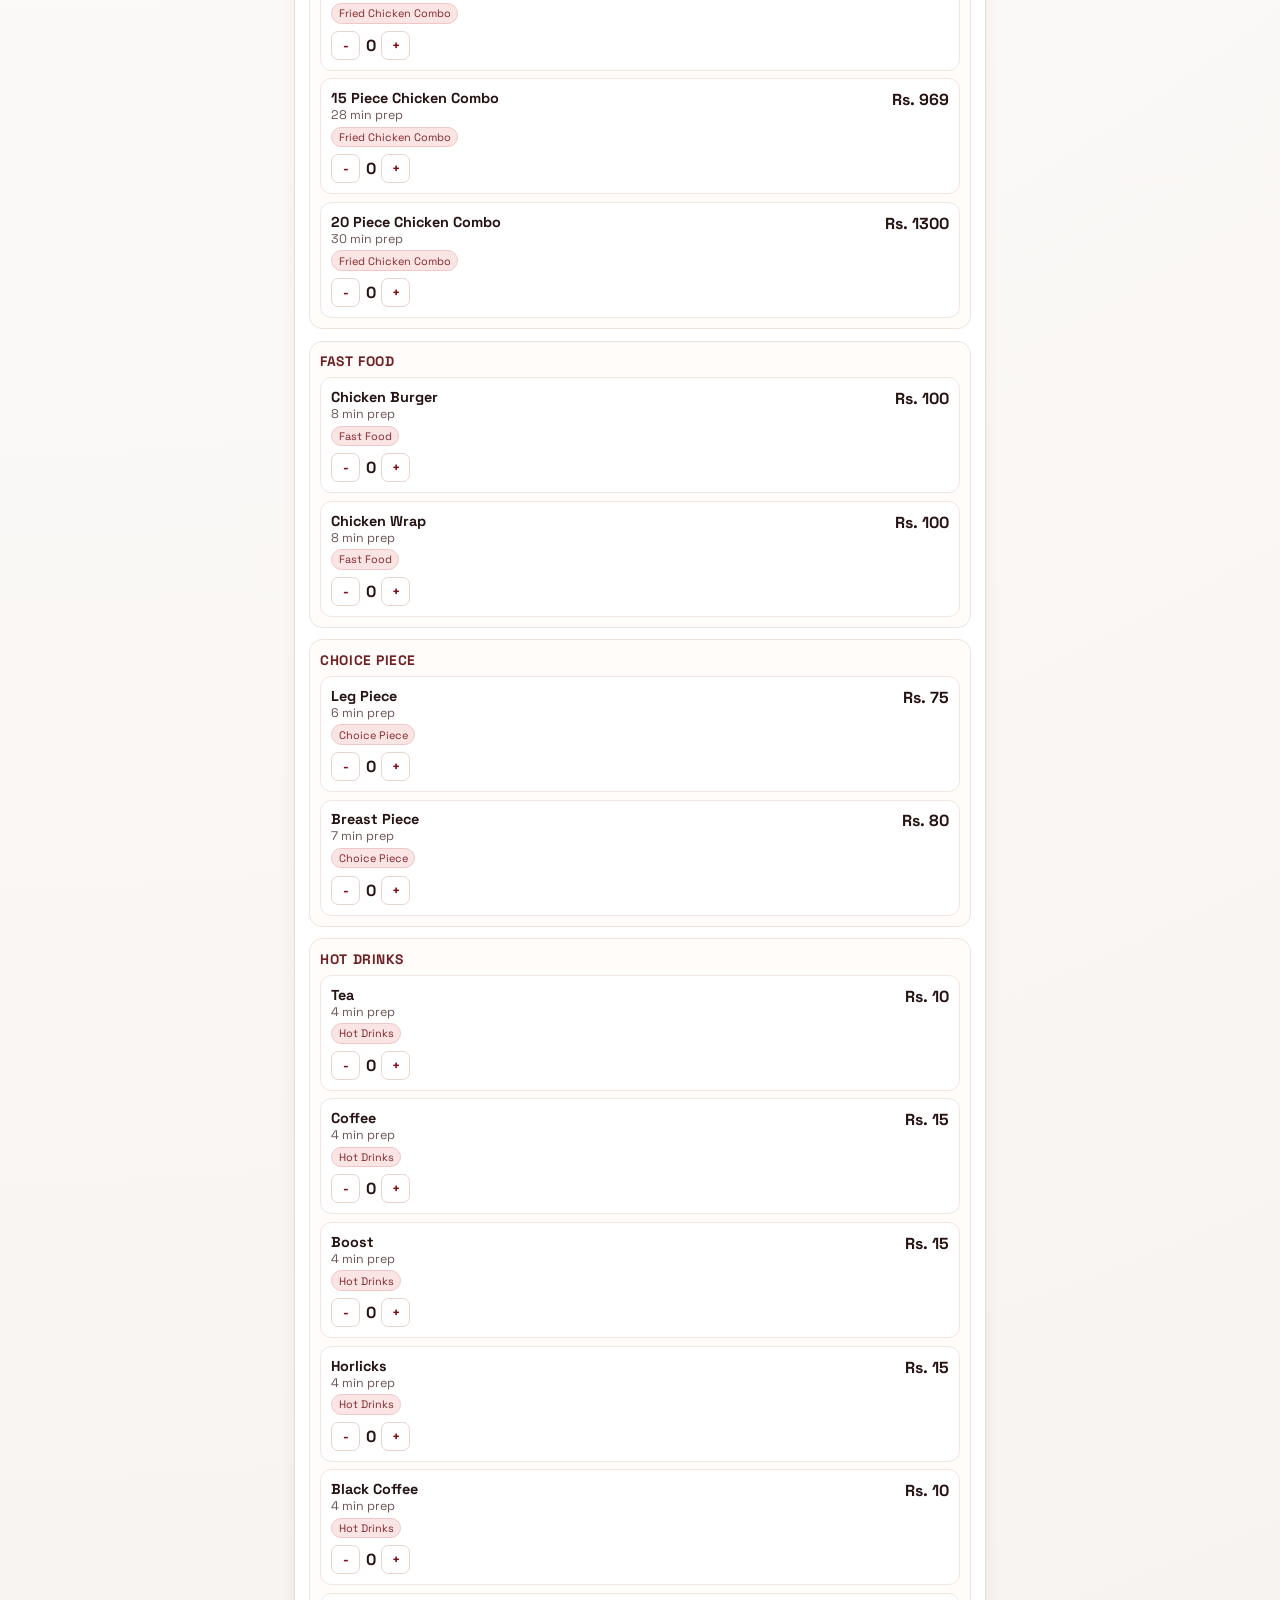
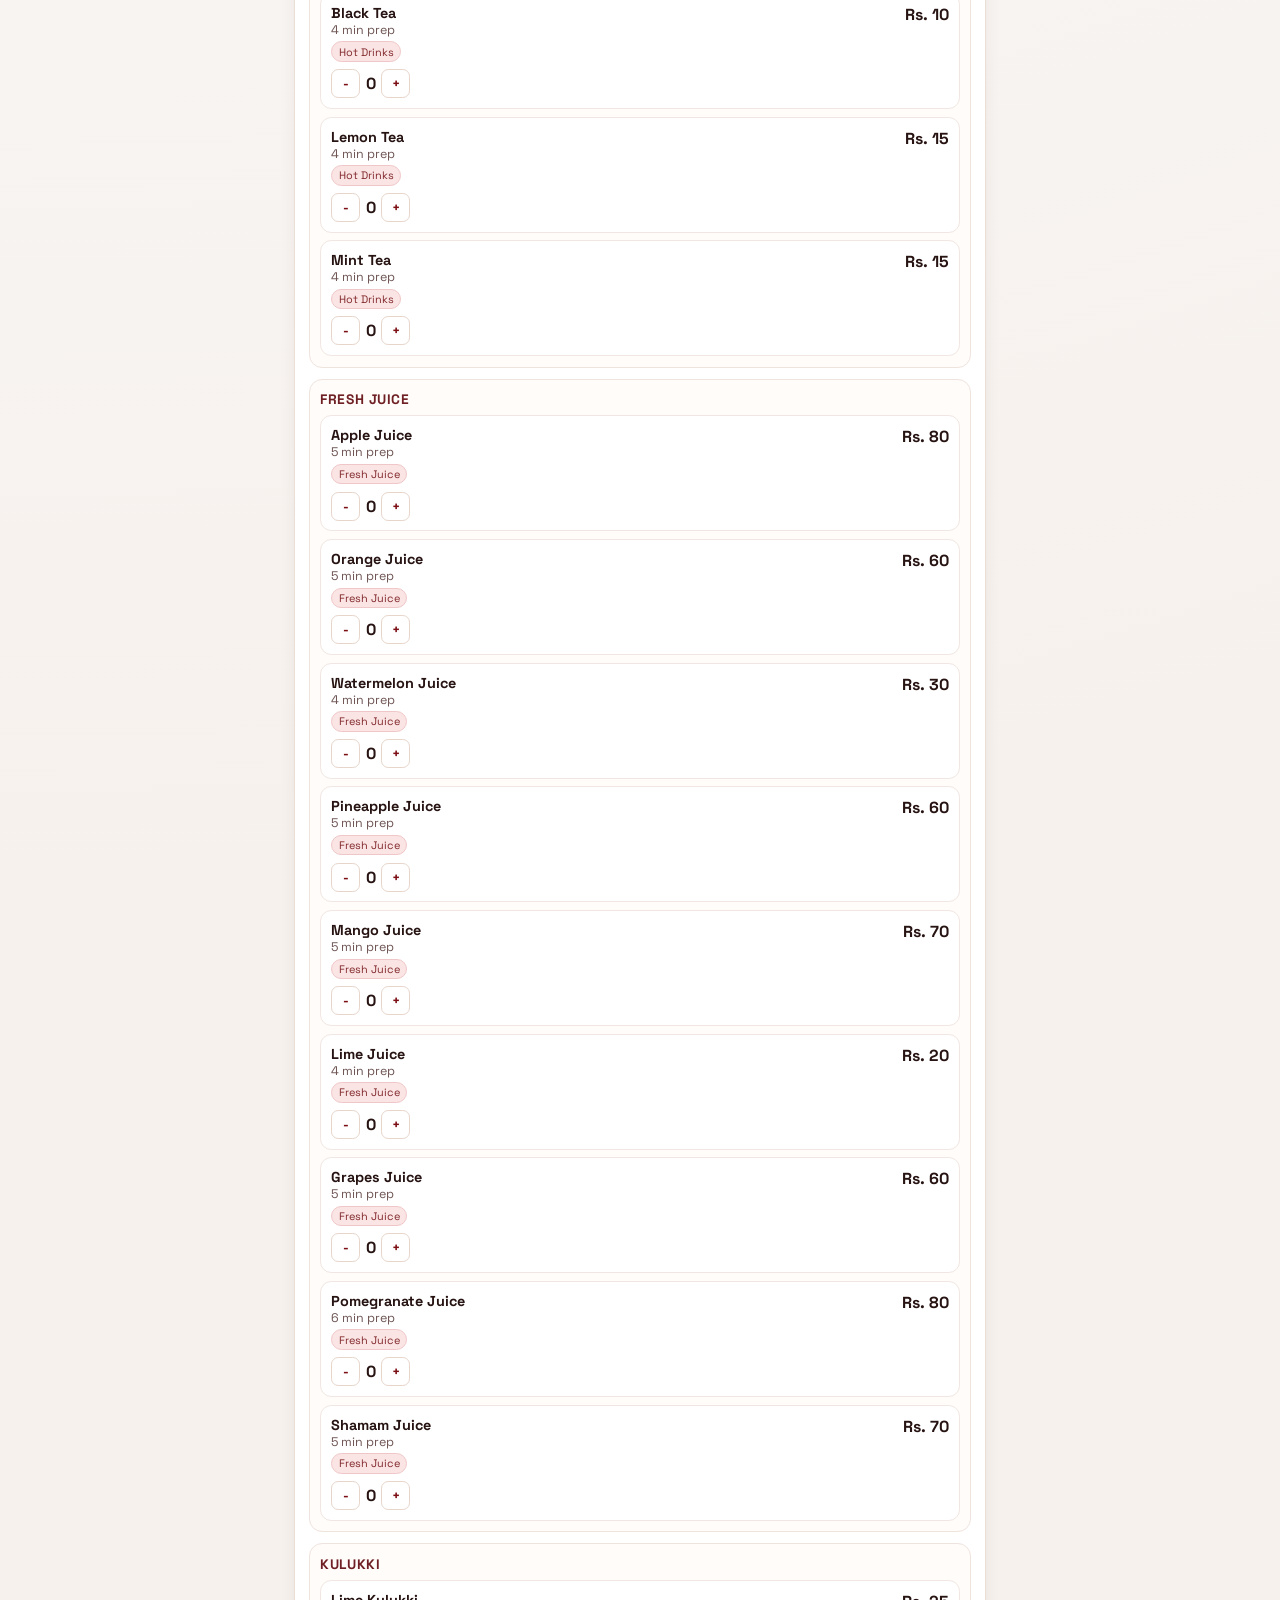
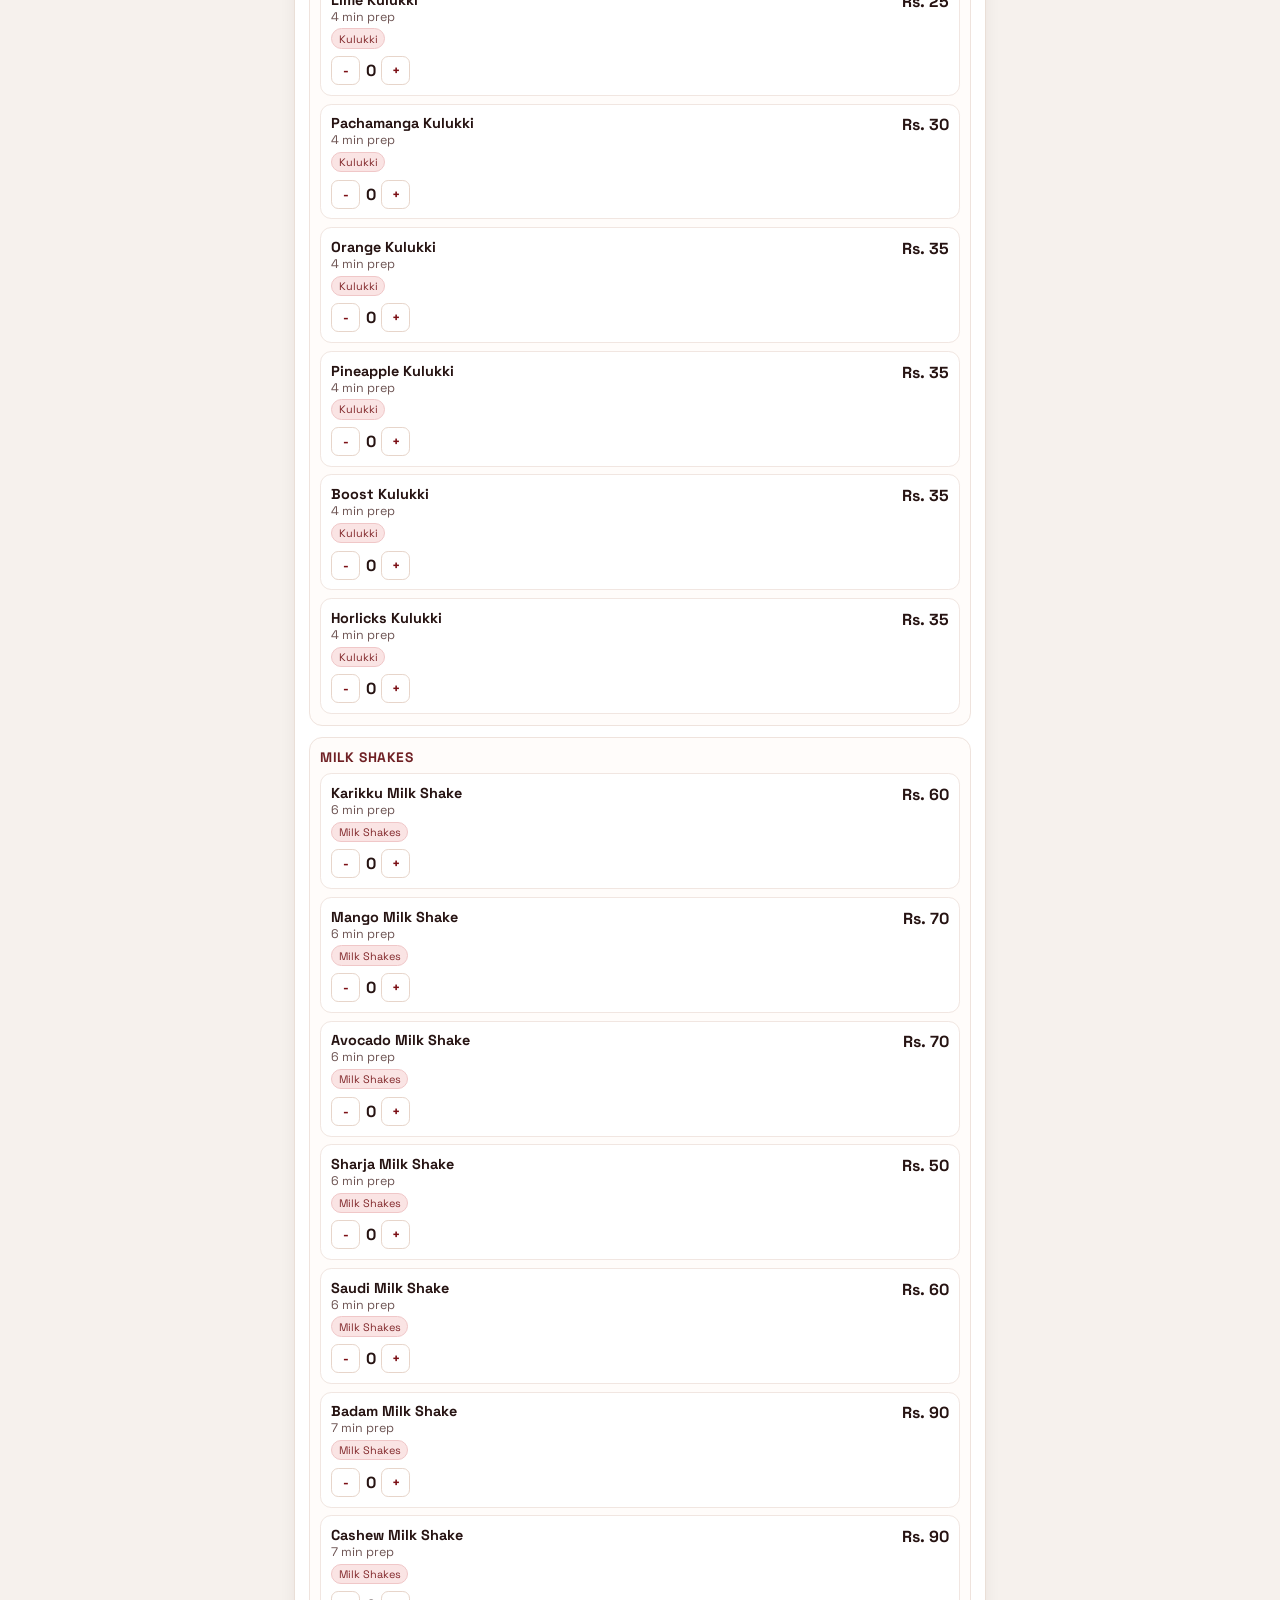
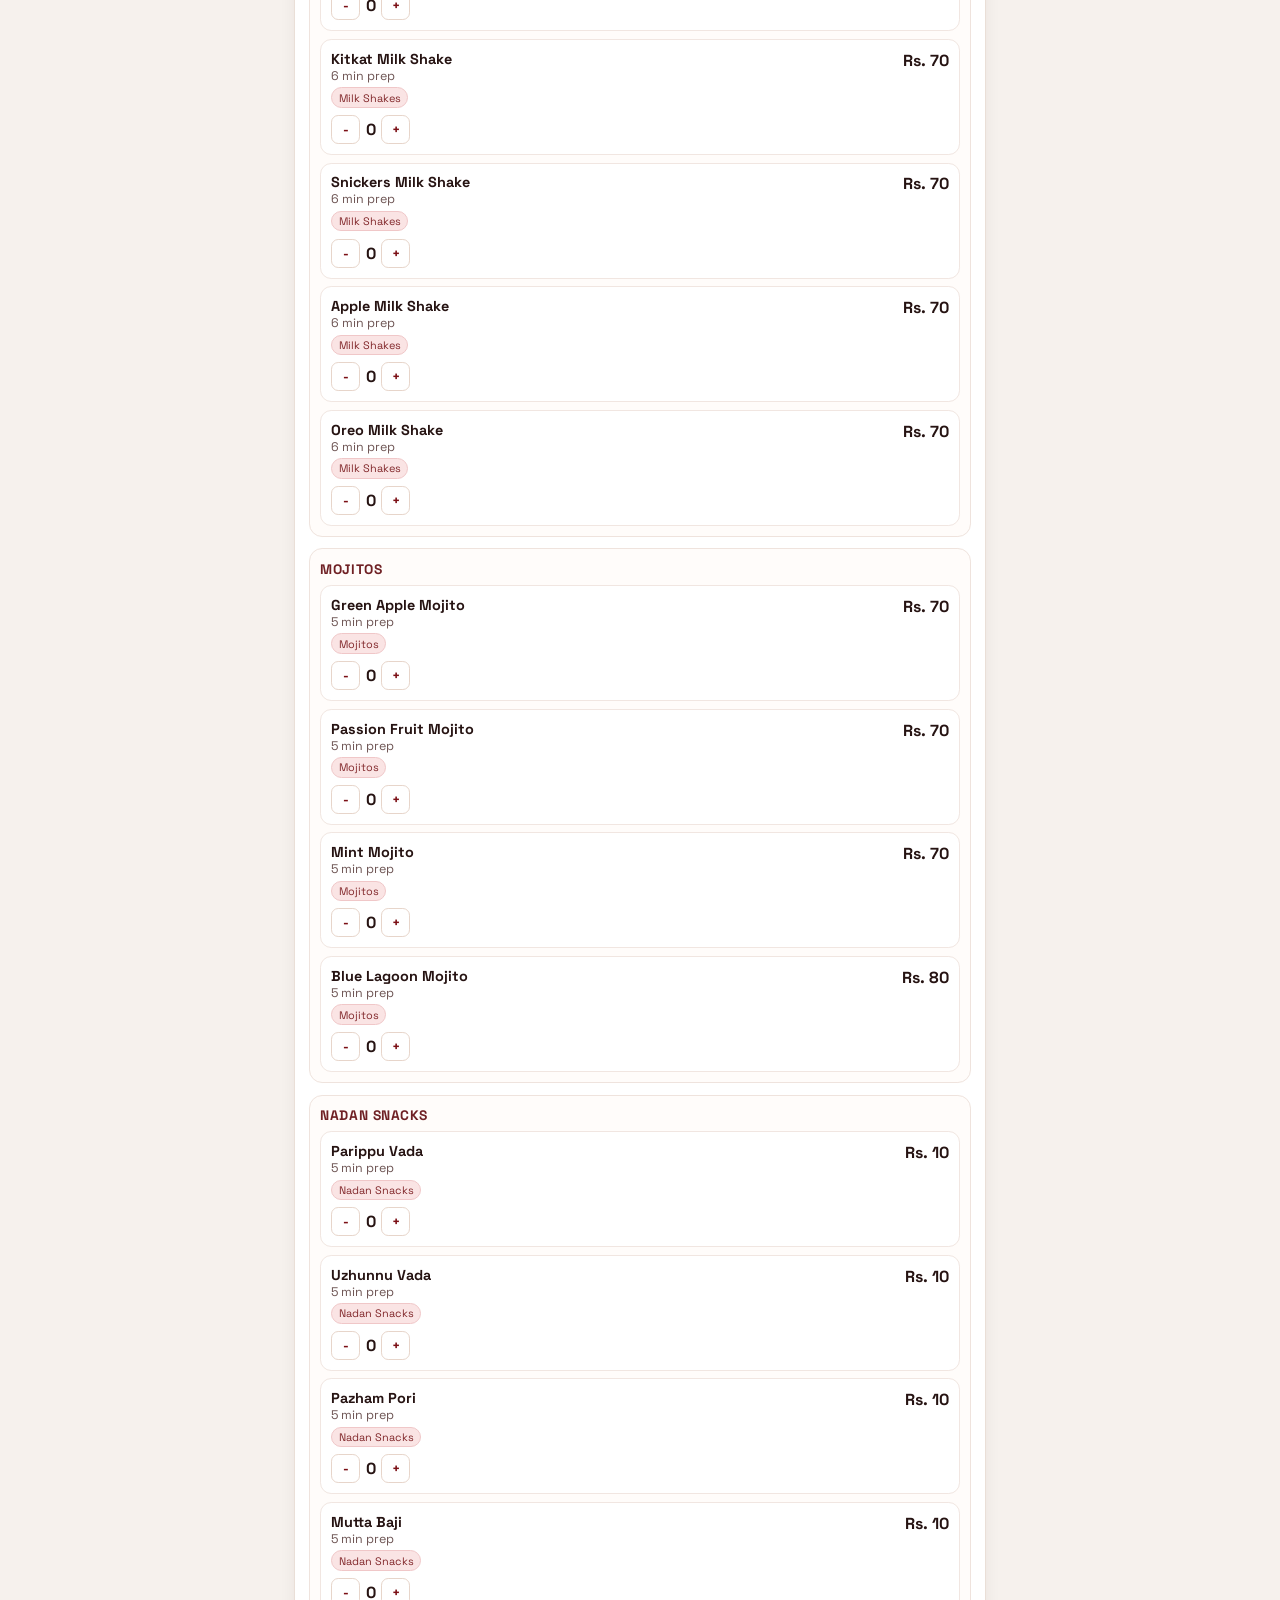
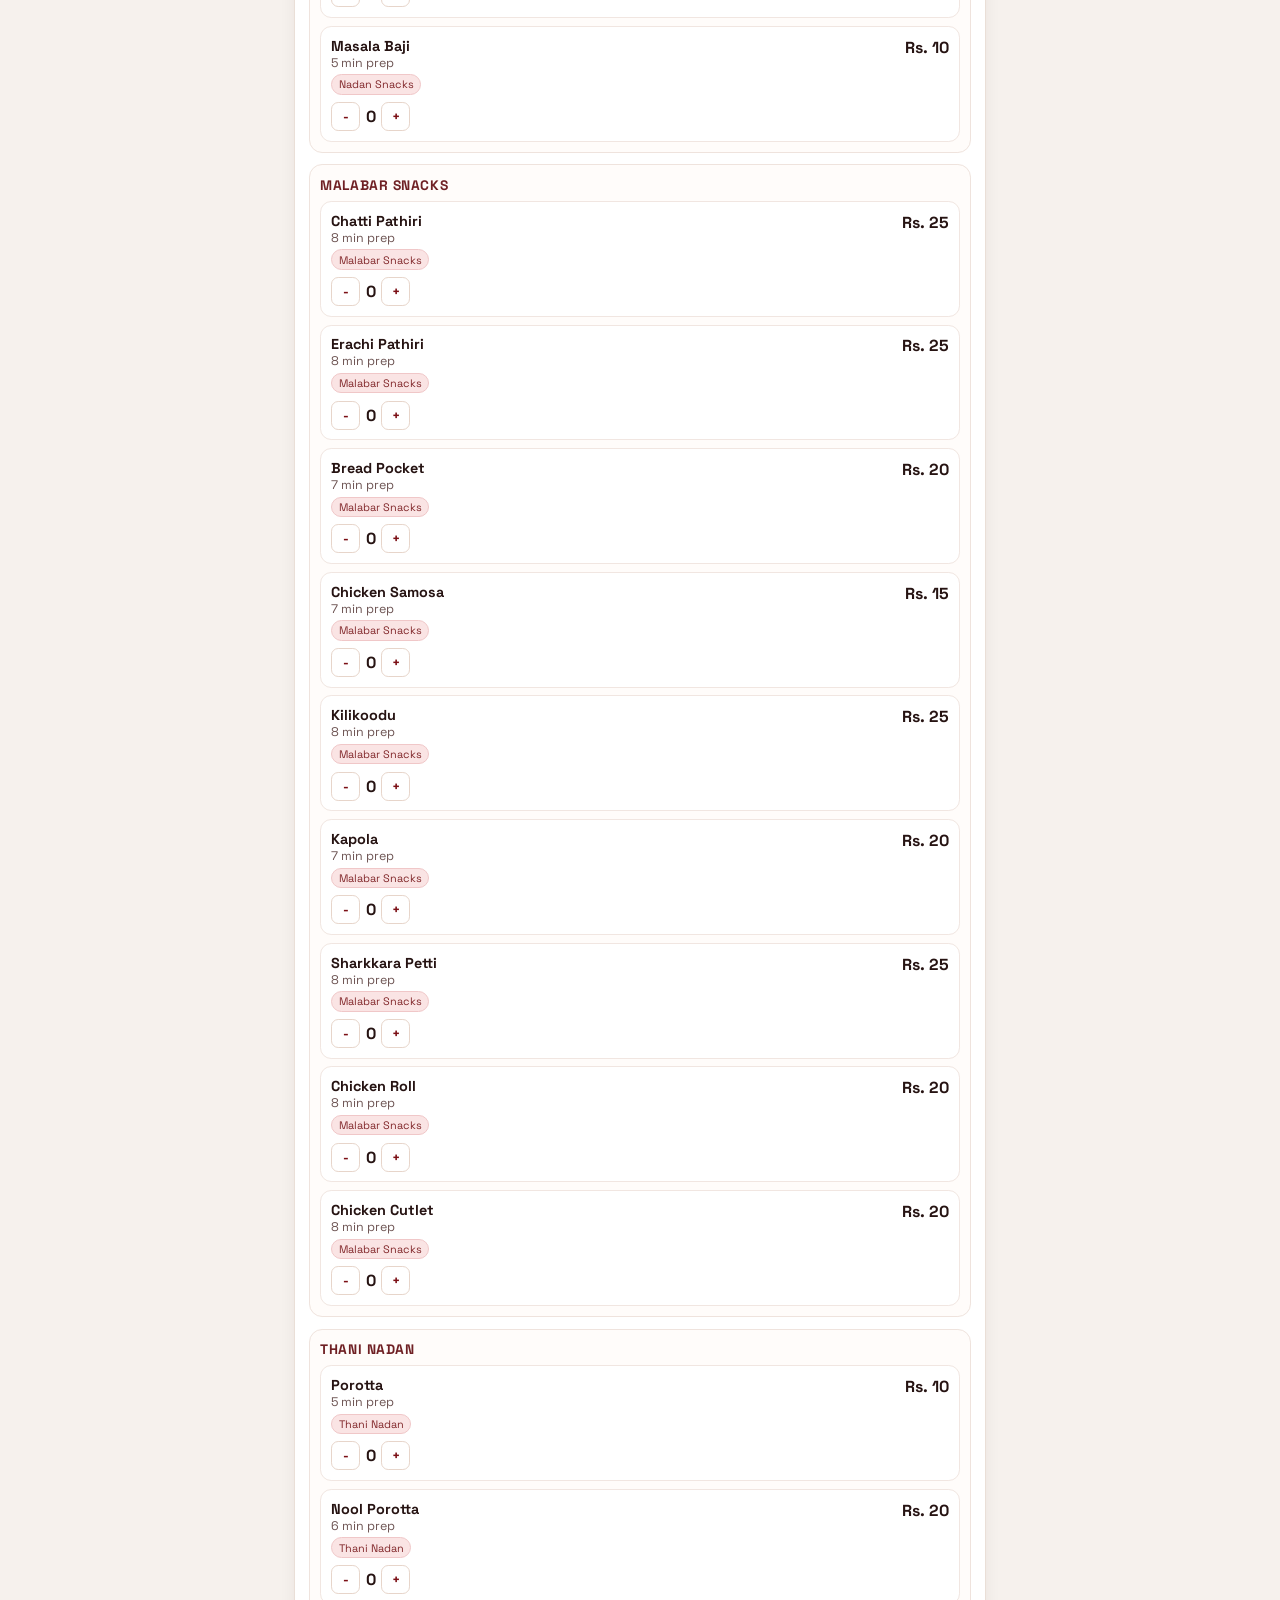
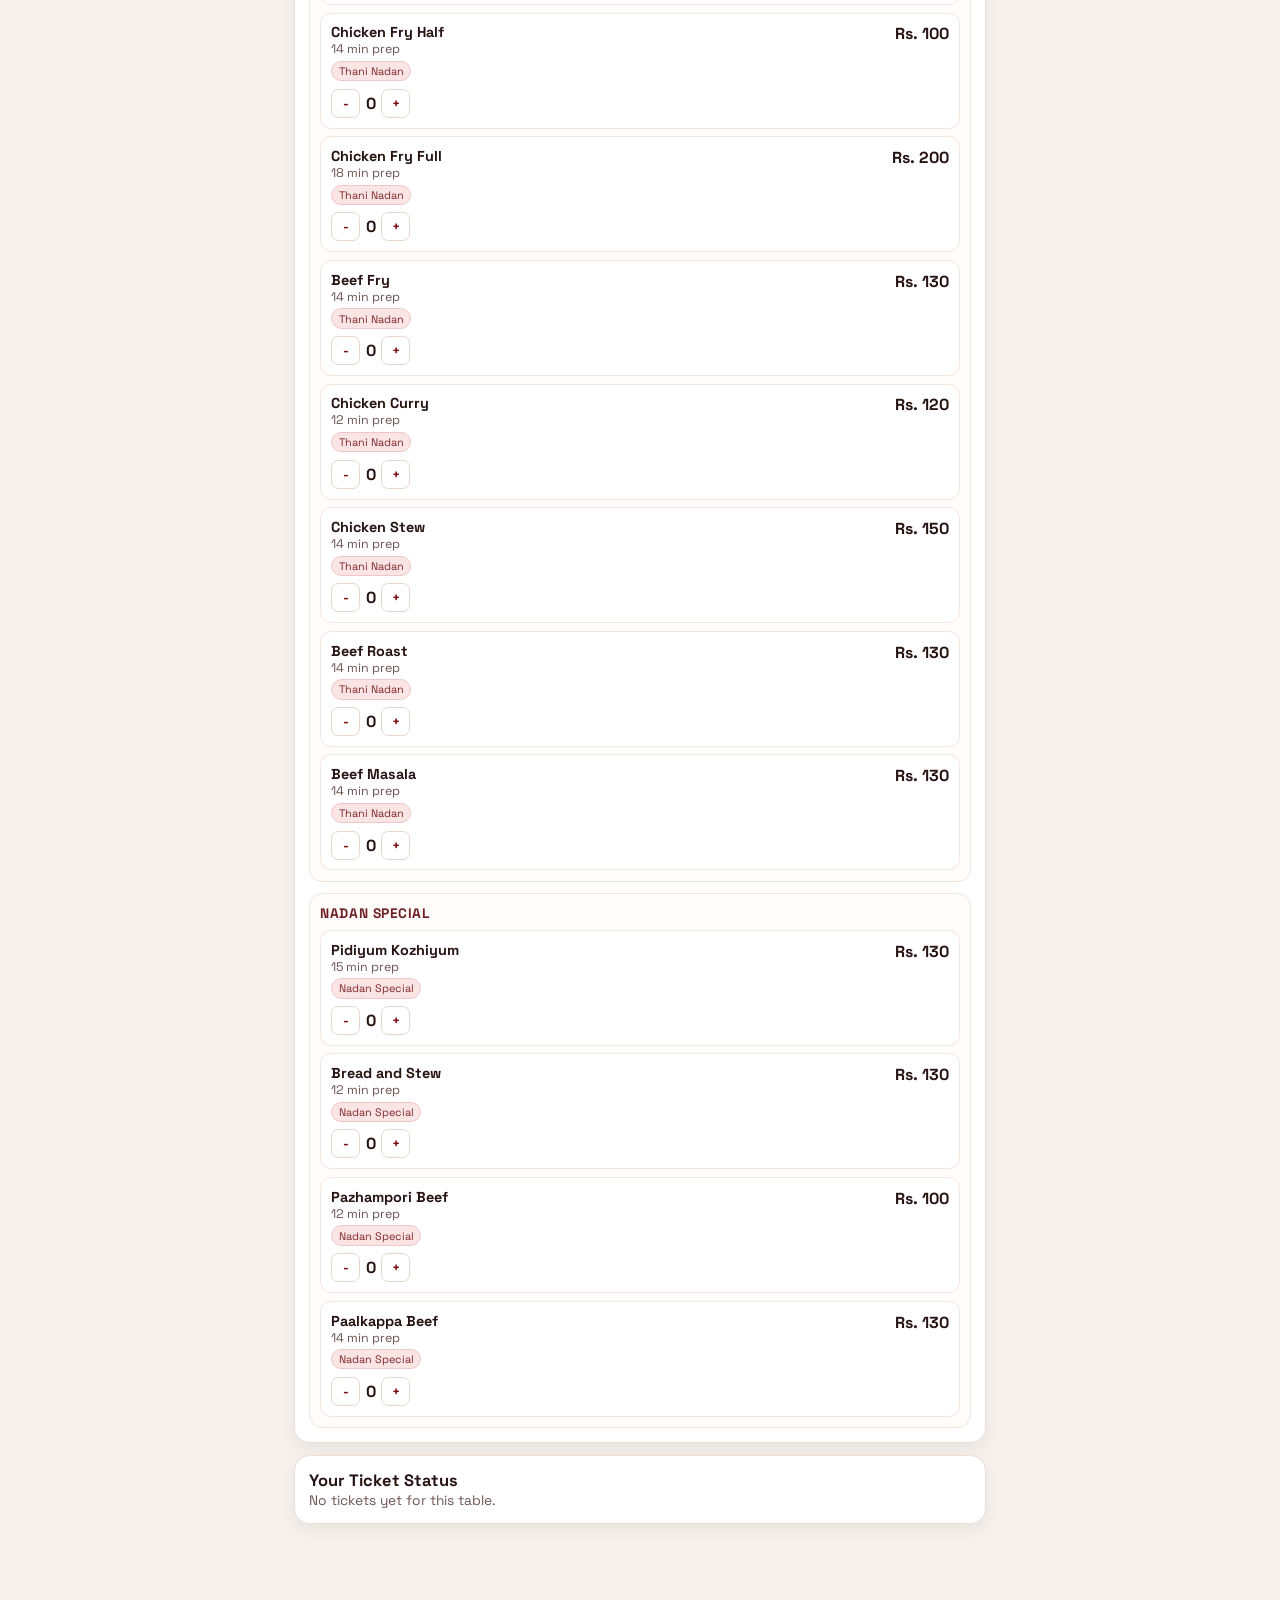
==== commit d82343a3: "data fix" ====
--- a/customer.html
+++ b/customer.html
@@ -21,11 +21,7 @@
           <h2 id="tableTitle">Table T1</h2>
         </div>
         <div>
-          <label for="tableSelect" class="muted-label">Switch table</label>
-          <select id="tableSelect"></select>
-        </div>
-        <div>
-          <label for="demoDateInput" class="muted-label">Demo date</label>
+          <label for="demoDateInput" class="muted-label">Date</label>
           <input id="demoDateInput" type="date">
         </div>
       </div>
--- a/customer-view.css
+++ b/customer-view.css
@@ -373,6 +373,6 @@
   }
 
   .hero-grid {
-    grid-template-columns: repeat(3, 1fr);
+    grid-template-columns: repeat(2, 1fr);
   }
 }
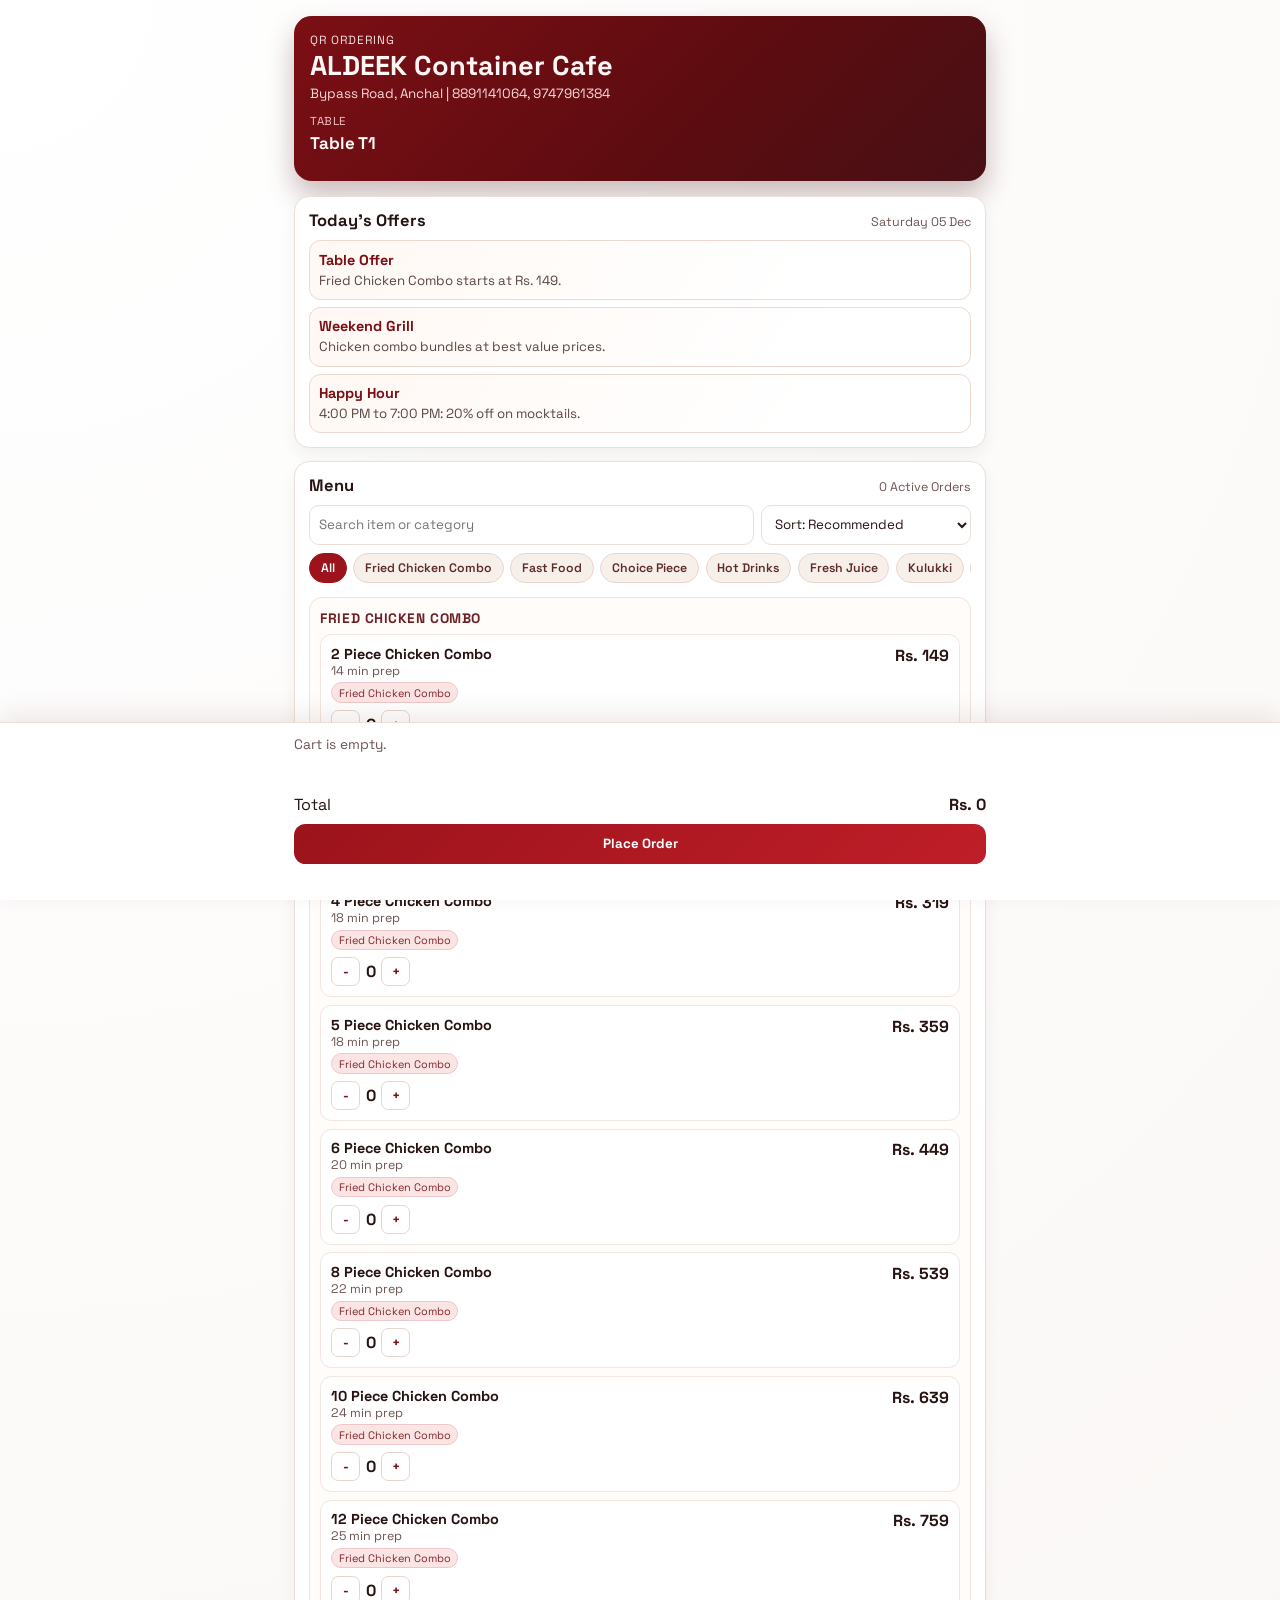
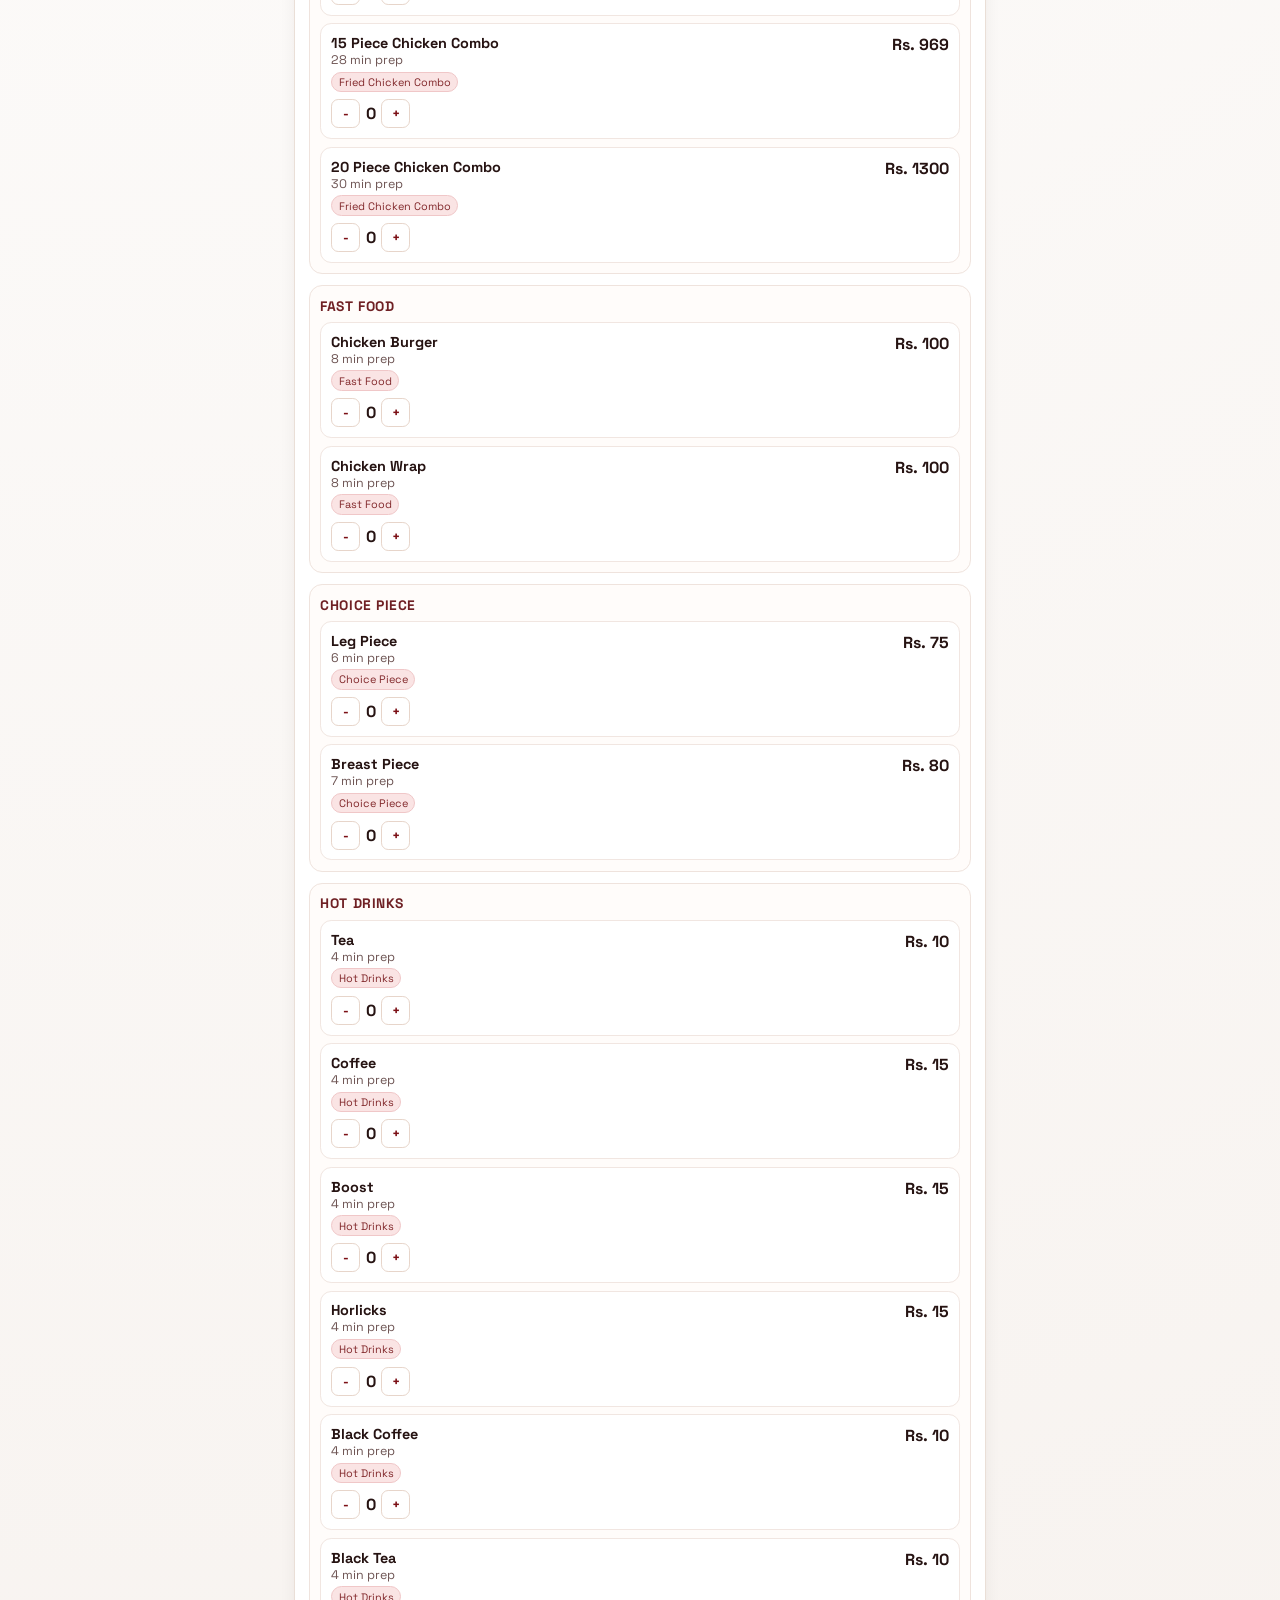
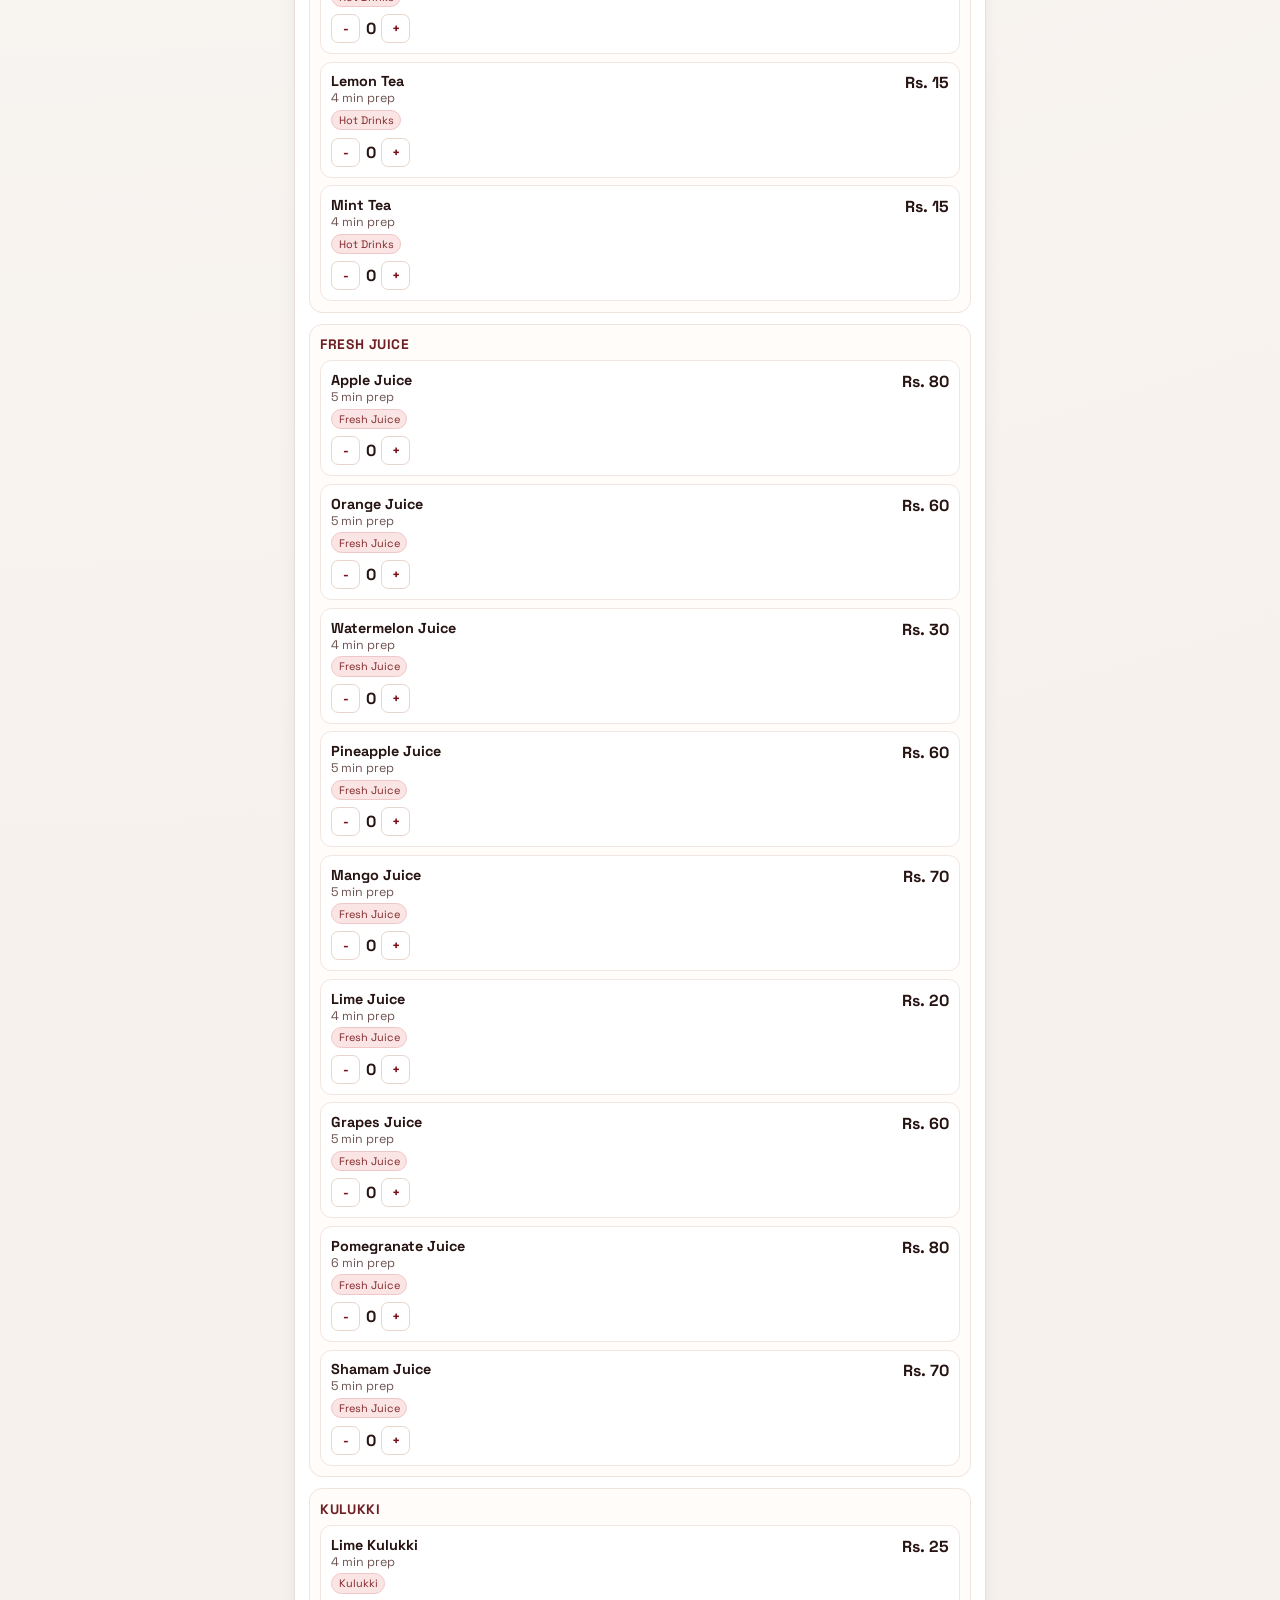
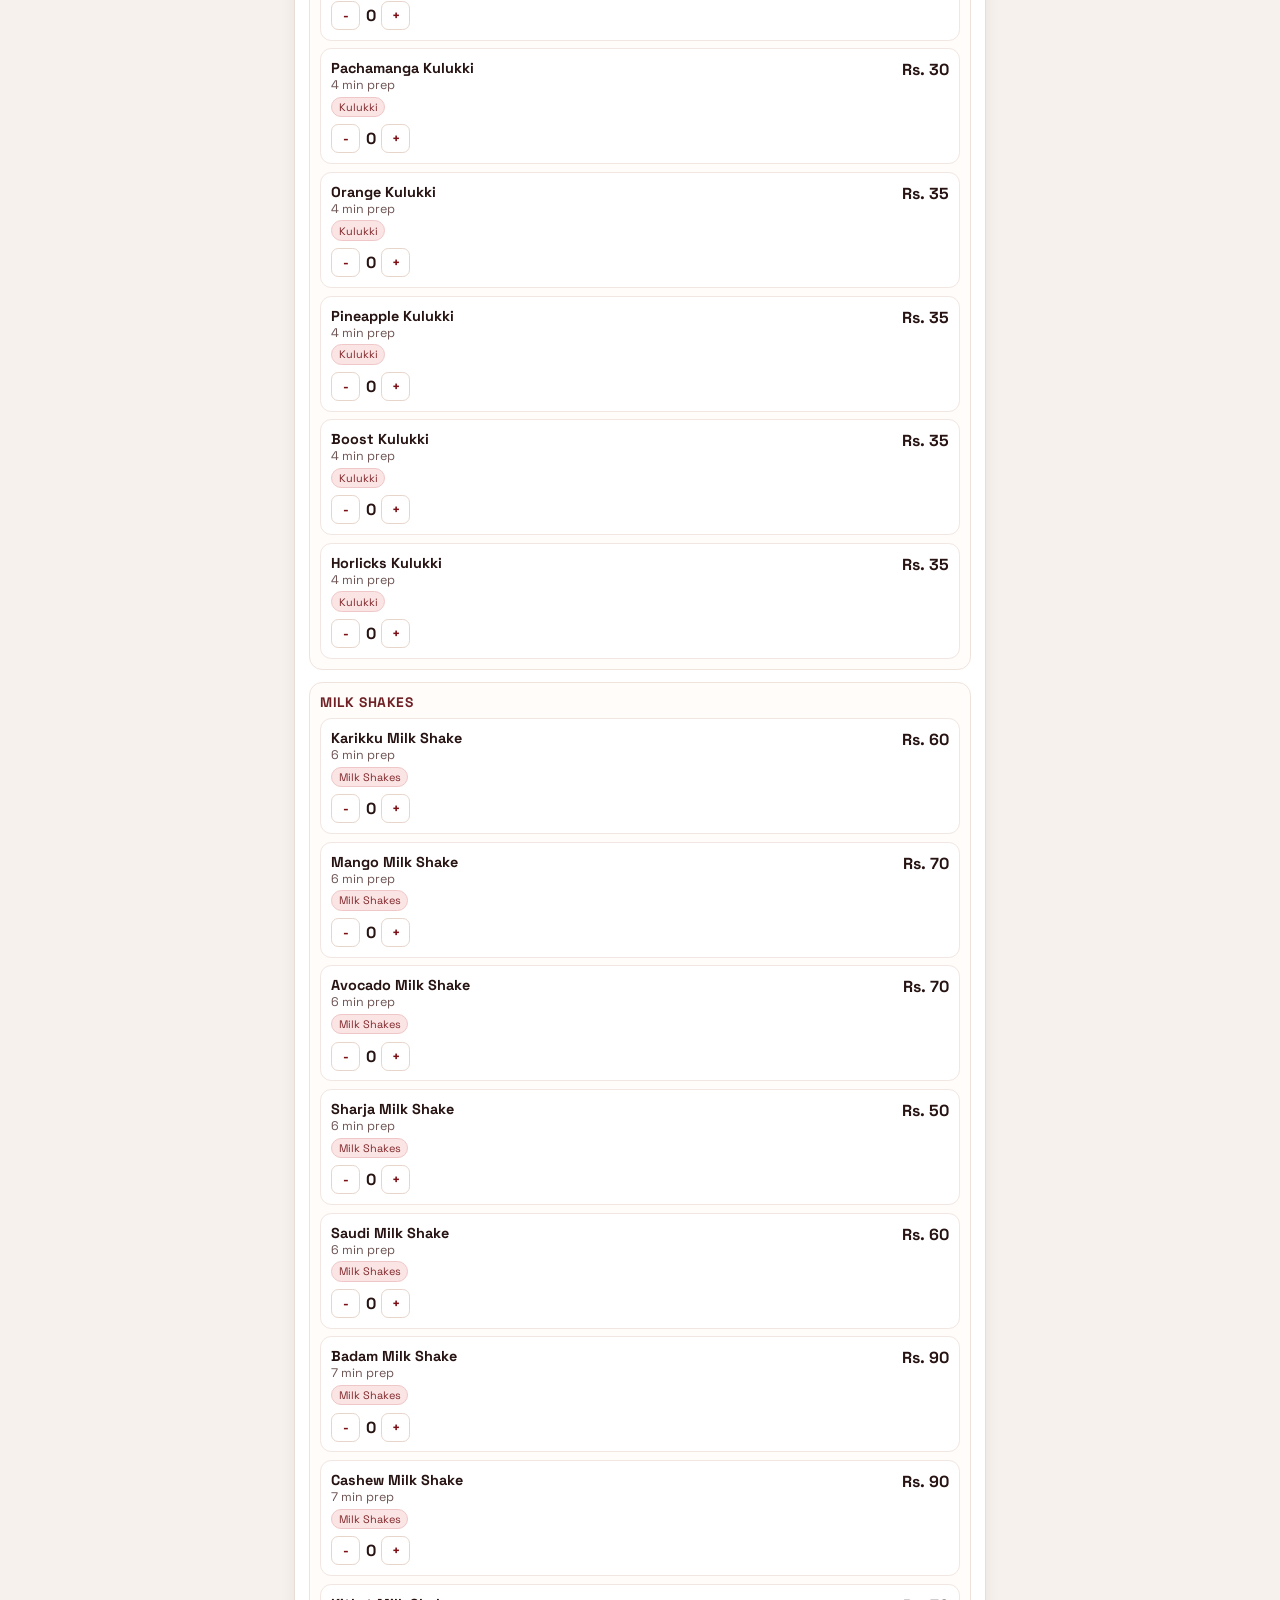
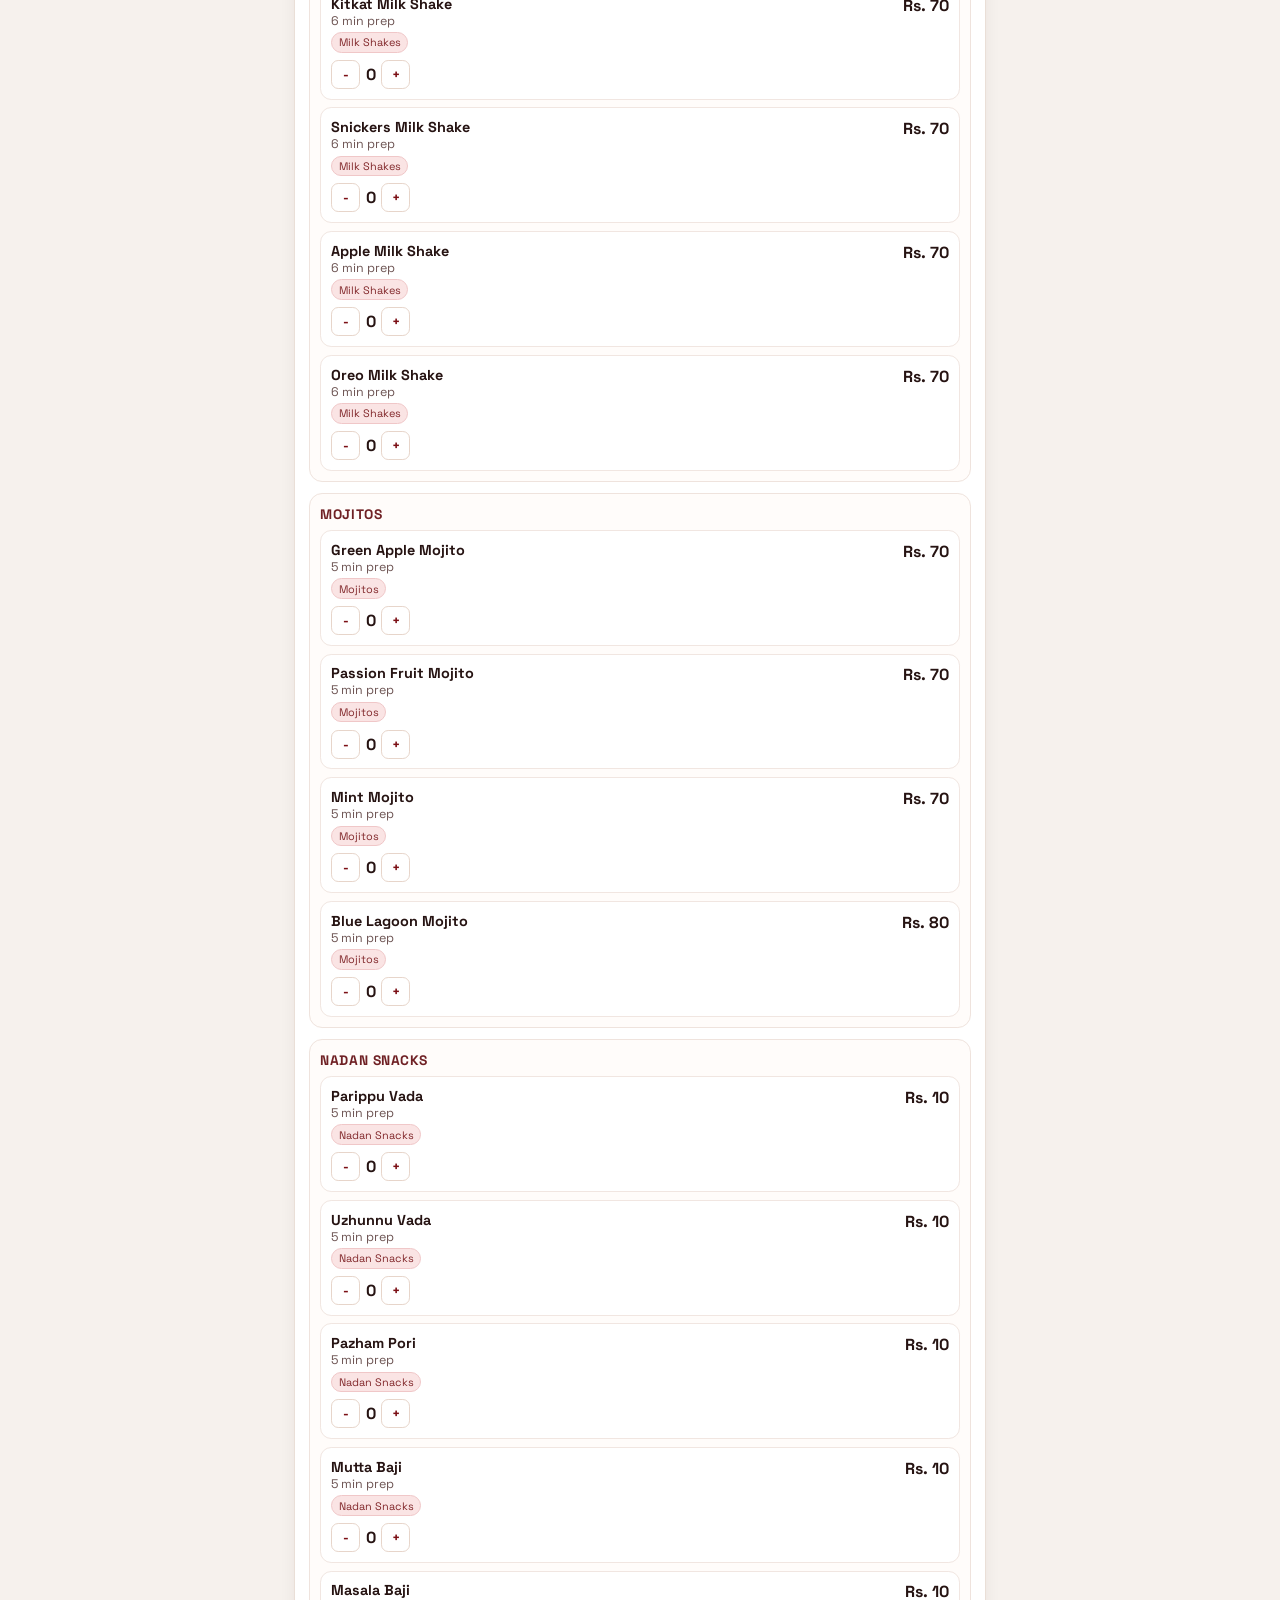
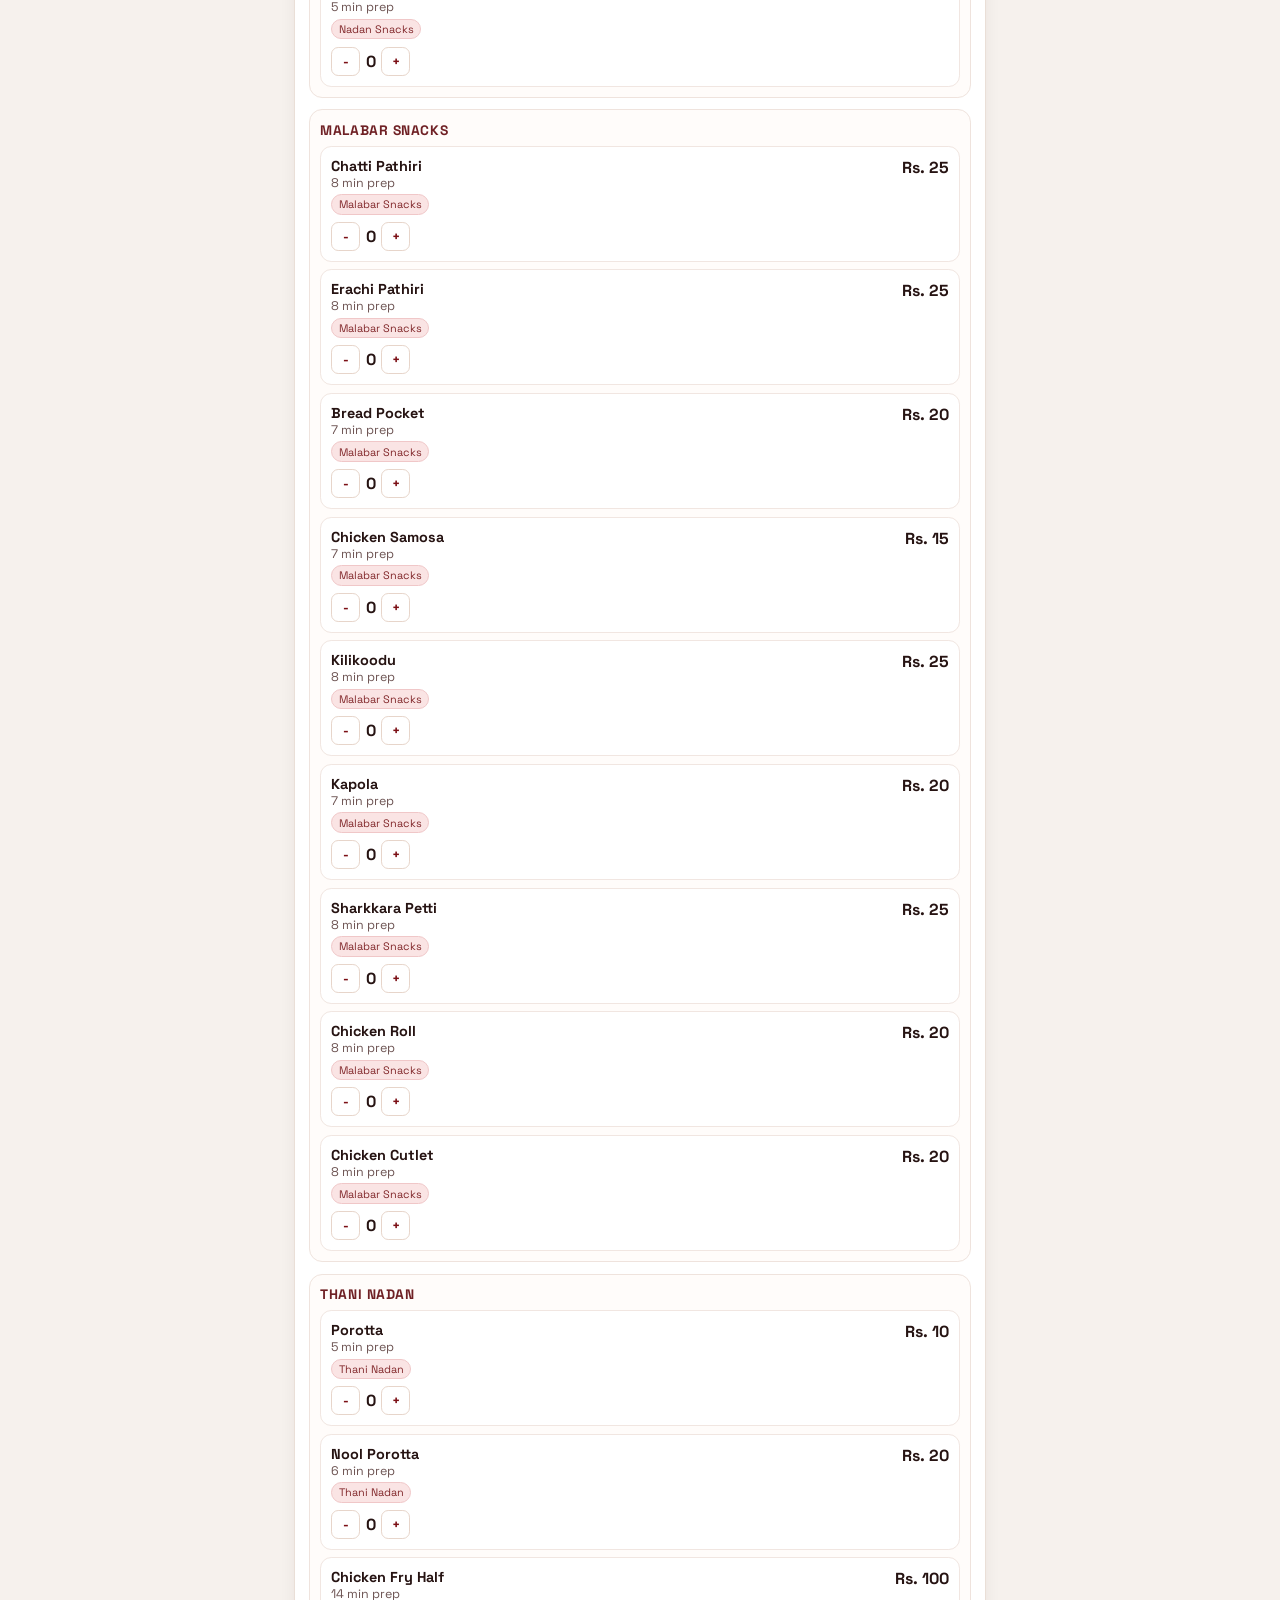
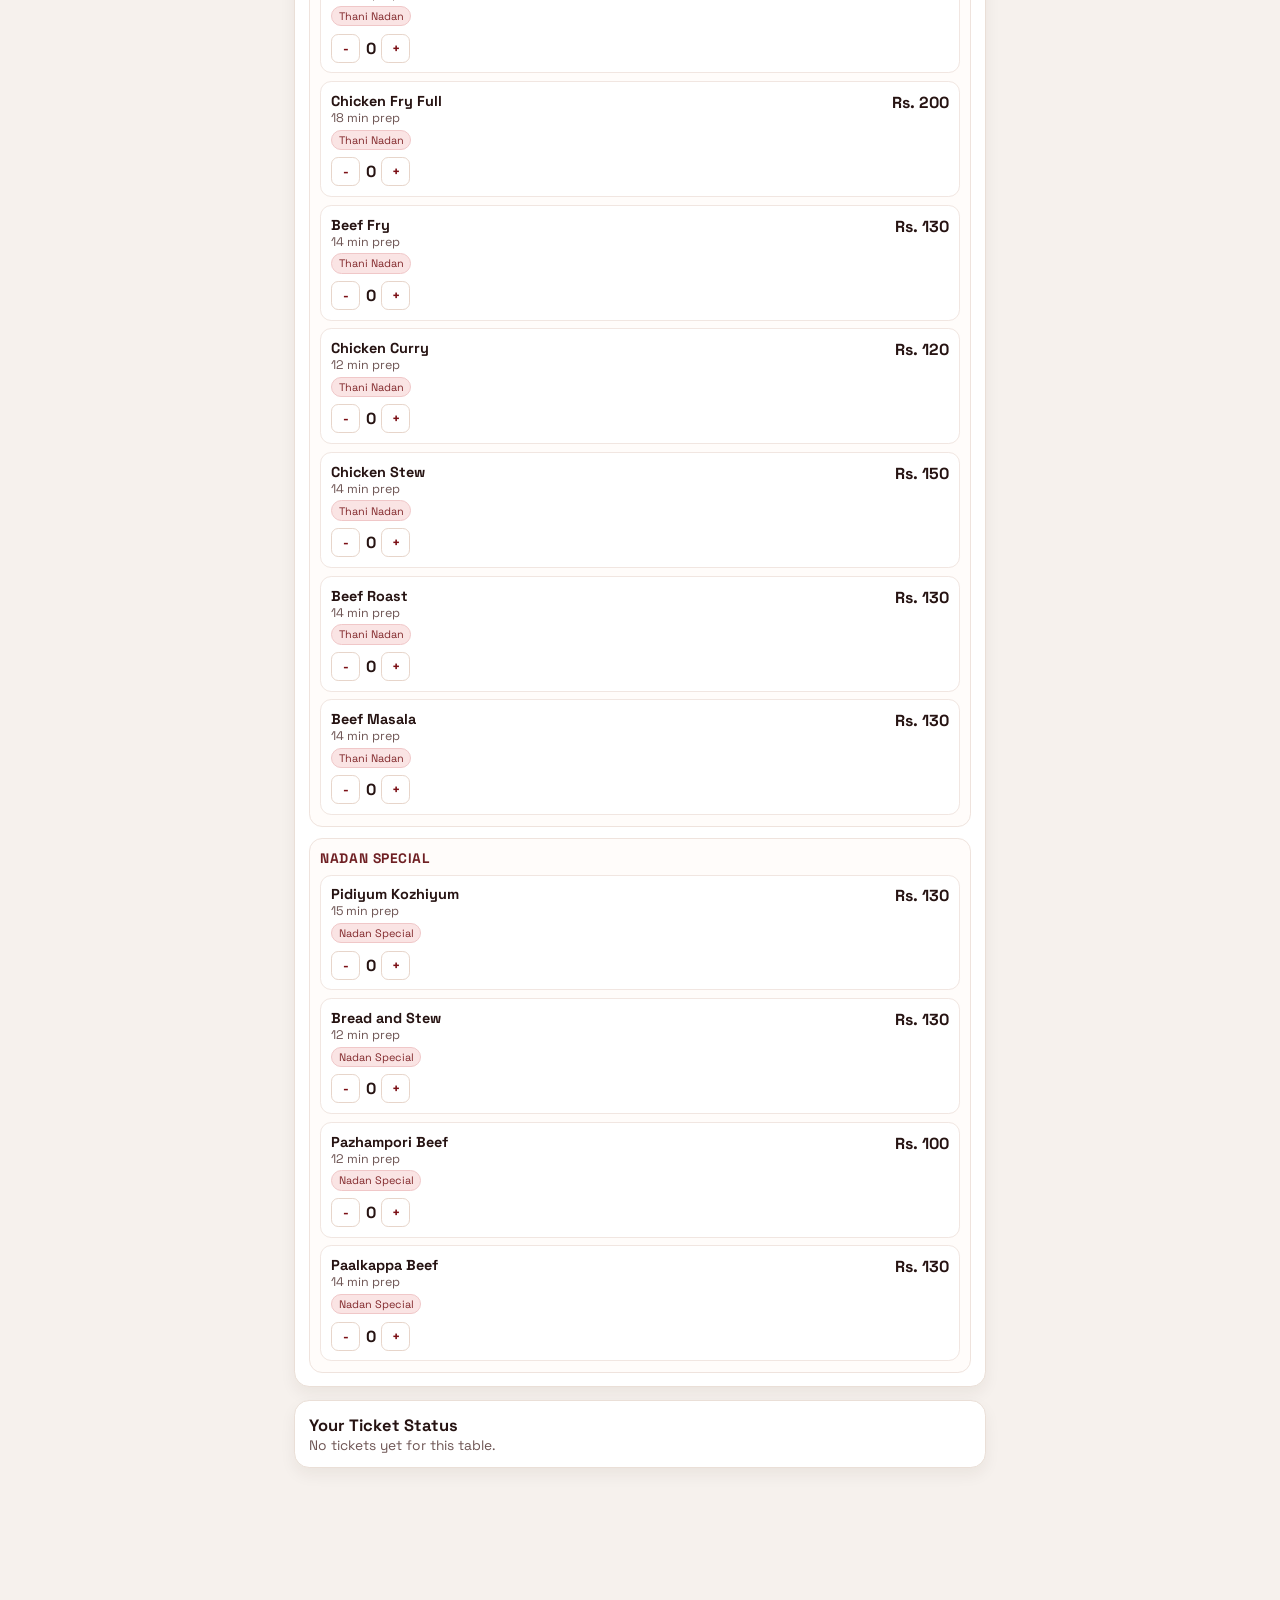
==== commit 3a83bd38: "table offer removed" ====
--- a/customer.html
+++ b/customer.html
@@ -20,12 +20,7 @@
           <p class="muted-label">Table</p>
           <h2 id="tableTitle">Table T1</h2>
         </div>
-        <div>
-          <label for="demoDateInput" class="muted-label">Date</label>
-          <input id="demoDateInput" type="date">
-        </div>
       </div>
-      <p id="offerText"></p>
     </header>
 
     <section class="section">
--- a/customer-view.css
+++ b/customer-view.css
@@ -64,7 +64,7 @@
 
 .hero-grid {
   display: grid;
-  grid-template-columns: 1fr 1fr;
+  grid-template-columns: 1fr;
   gap: 0.55rem;
   margin-bottom: 0.7rem;
 }
@@ -104,15 +104,6 @@
 .hero input[type="date"] {
   border: 1px solid #b67477;
   background: #fff9f8;
-}
-
-#offerText {
-  margin: 0;
-  background: rgba(255, 255, 255, 0.14);
-  border: 1px solid rgba(255, 255, 255, 0.24);
-  border-radius: 0.7rem;
-  padding: 0.55rem;
-  font-size: 0.86rem;
 }
 
 .section {
@@ -371,8 +362,4 @@
   .filters {
     grid-template-columns: 1fr 210px;
   }
-
-  .hero-grid {
-    grid-template-columns: repeat(2, 1fr);
-  }
-}
+}
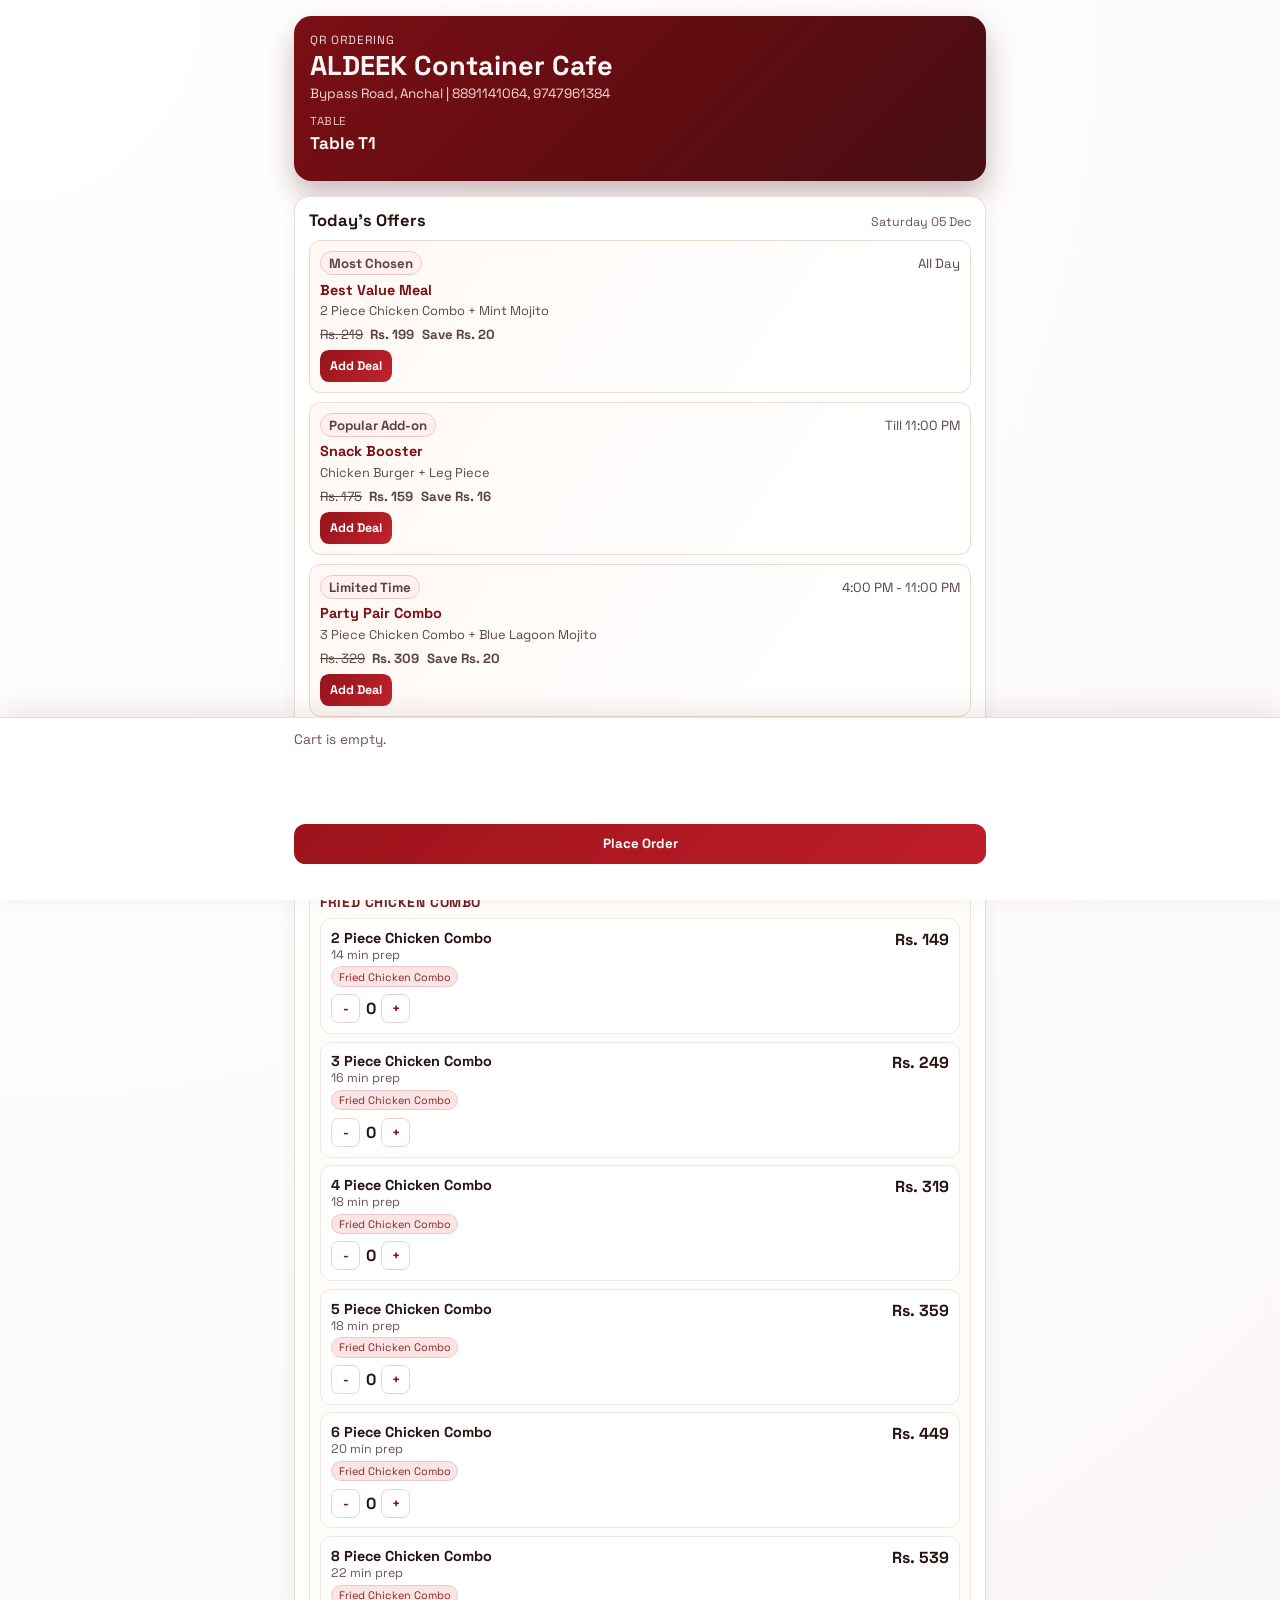
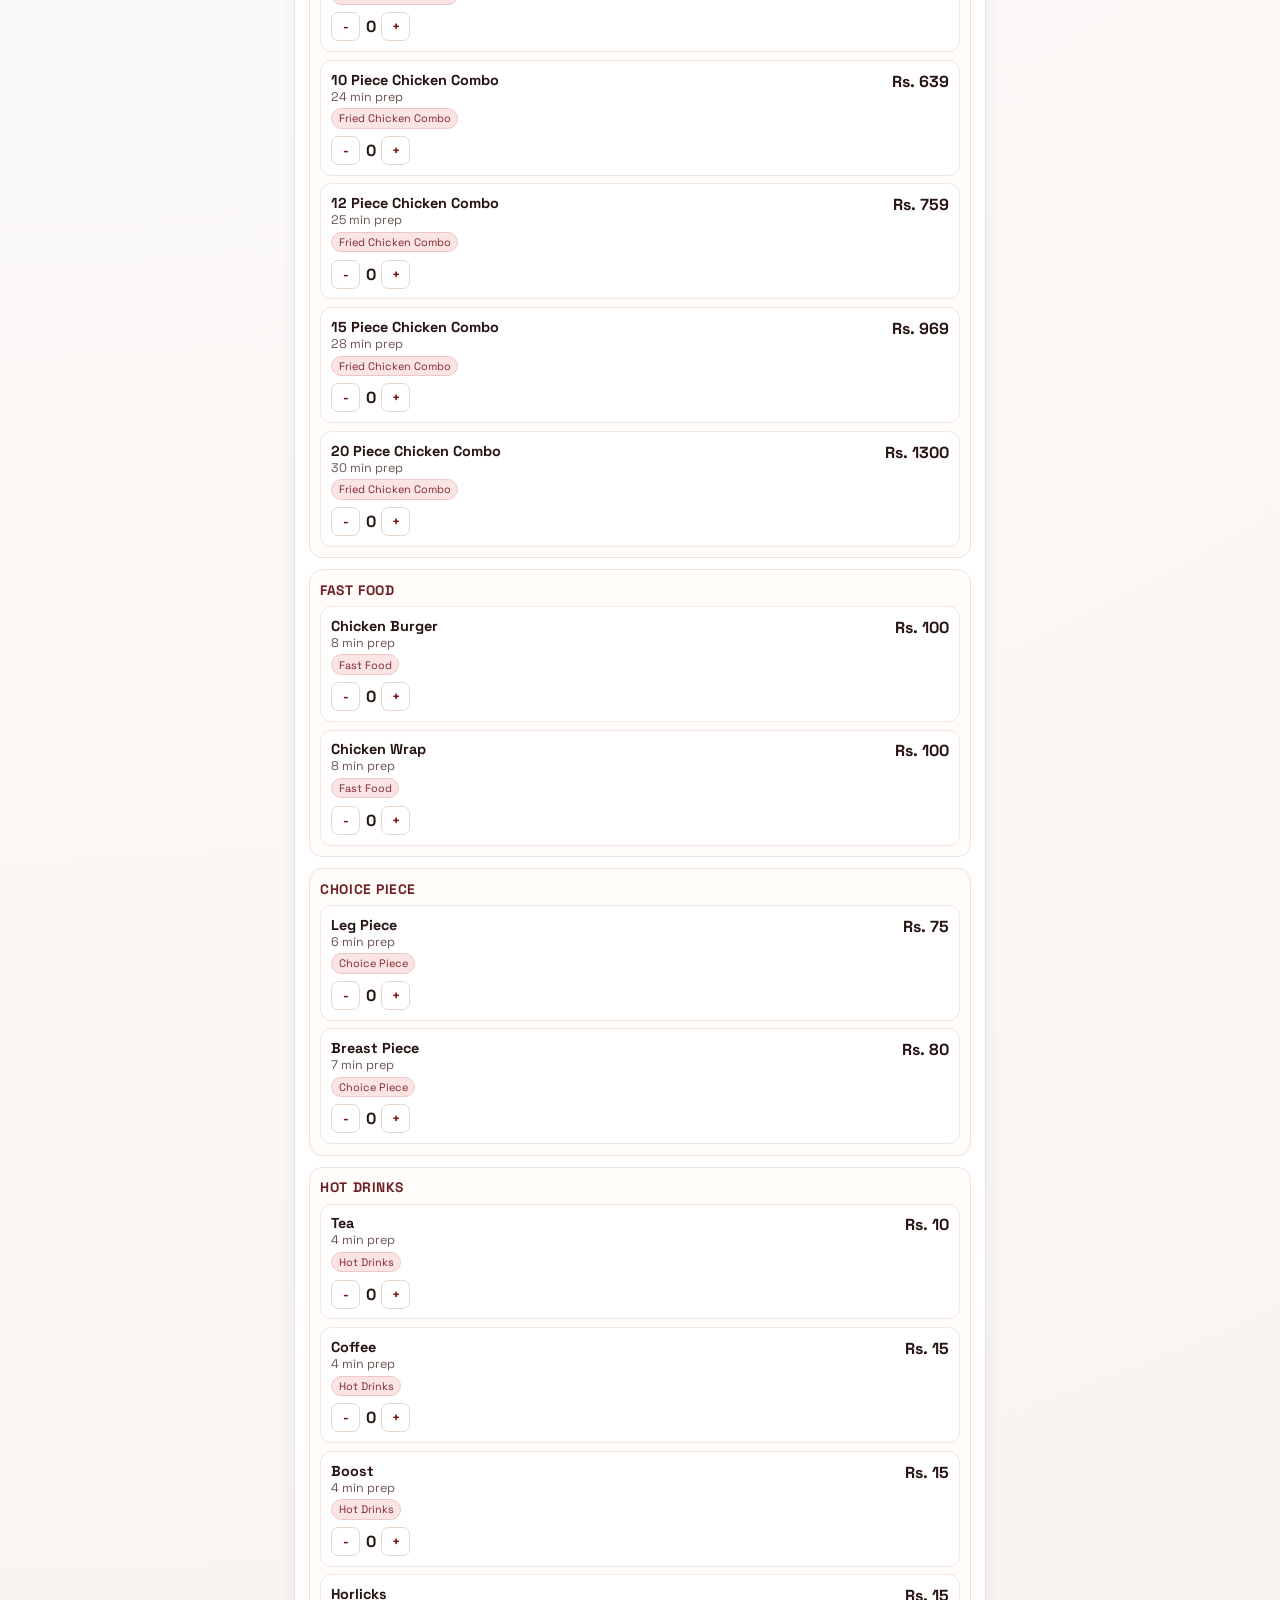
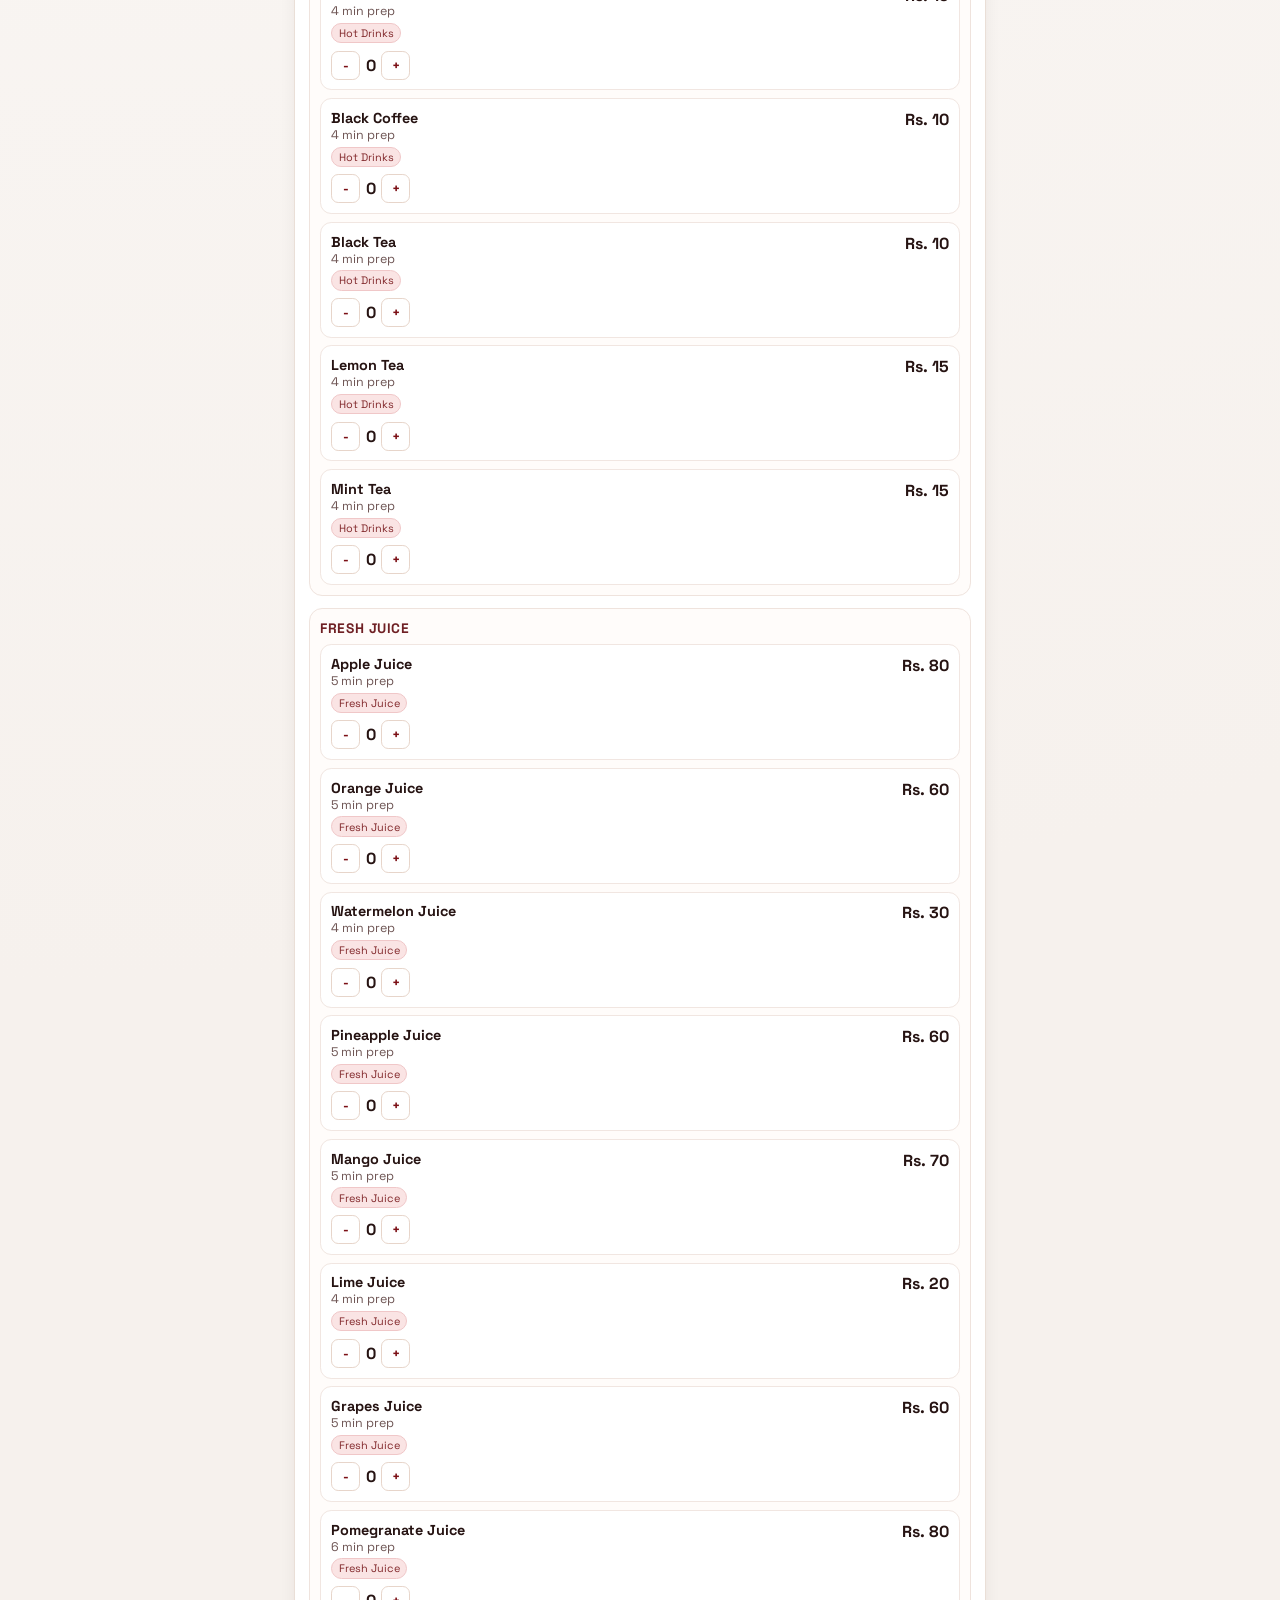
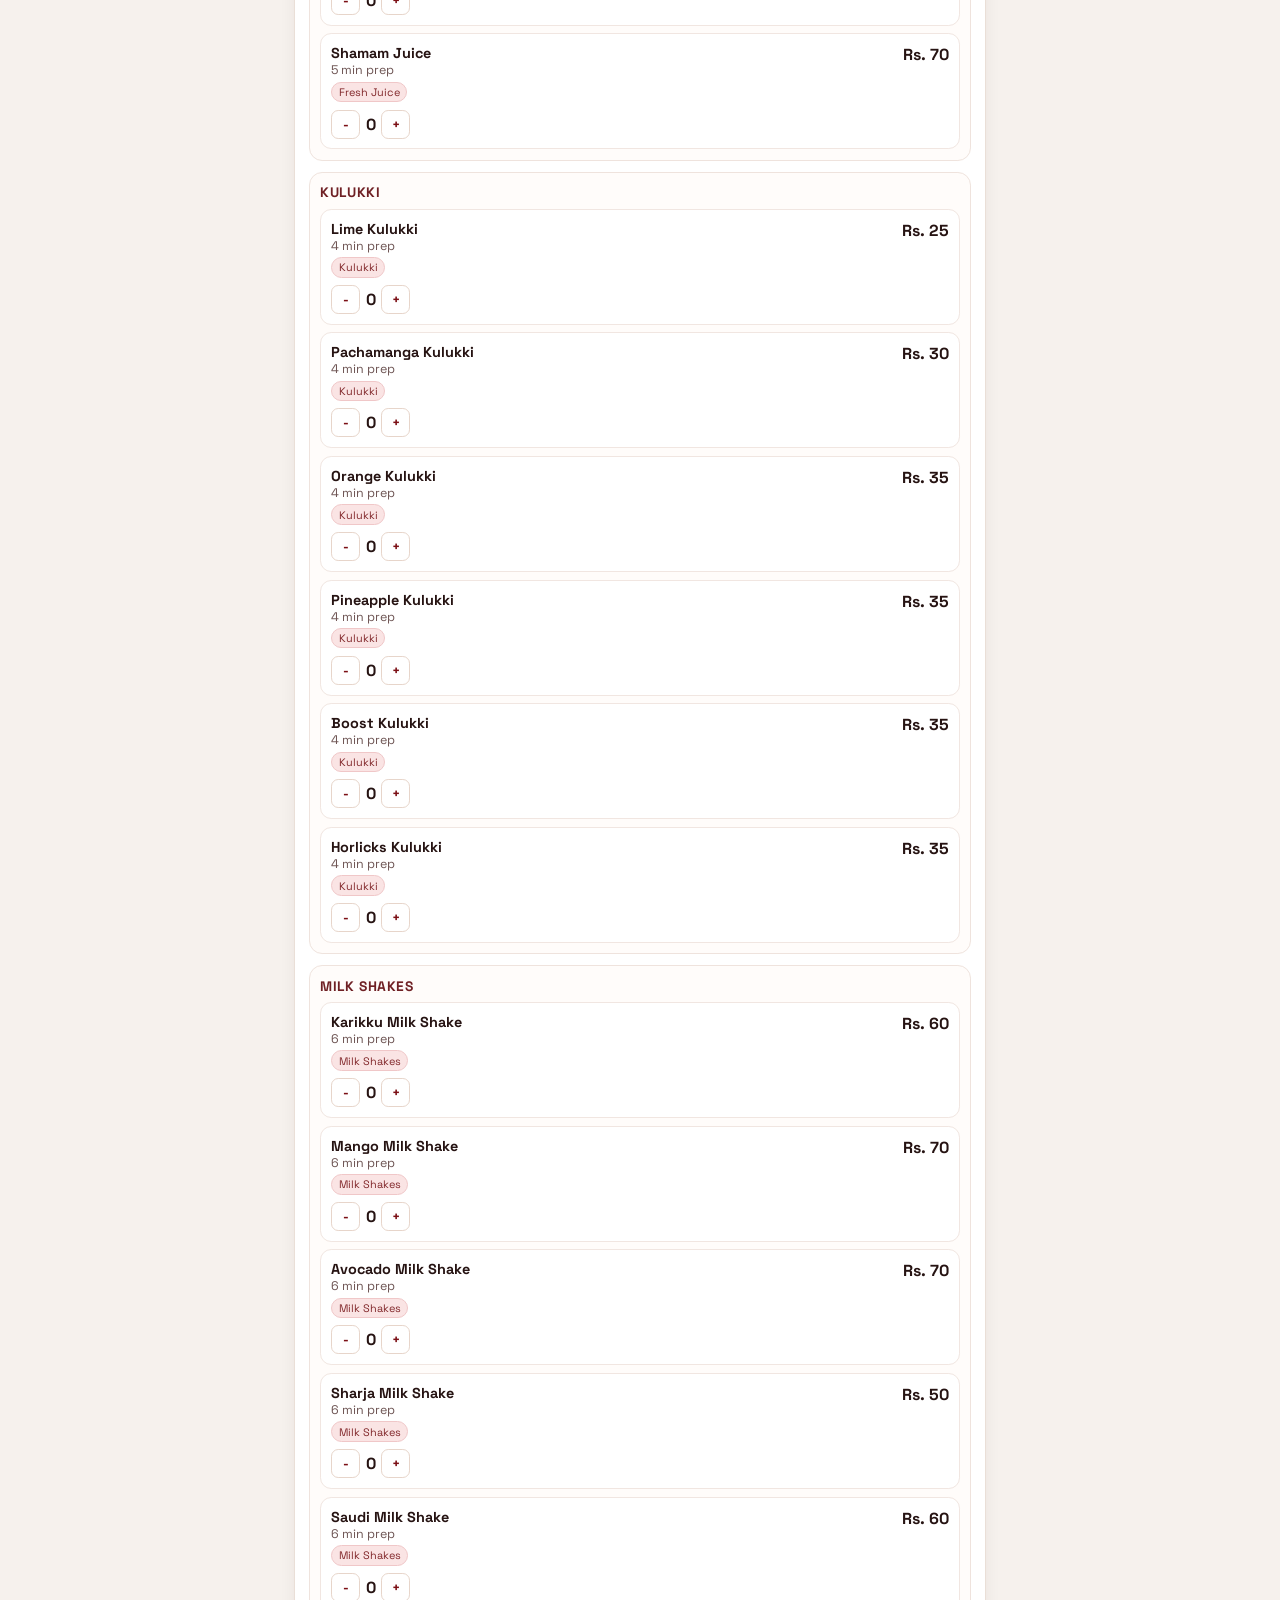
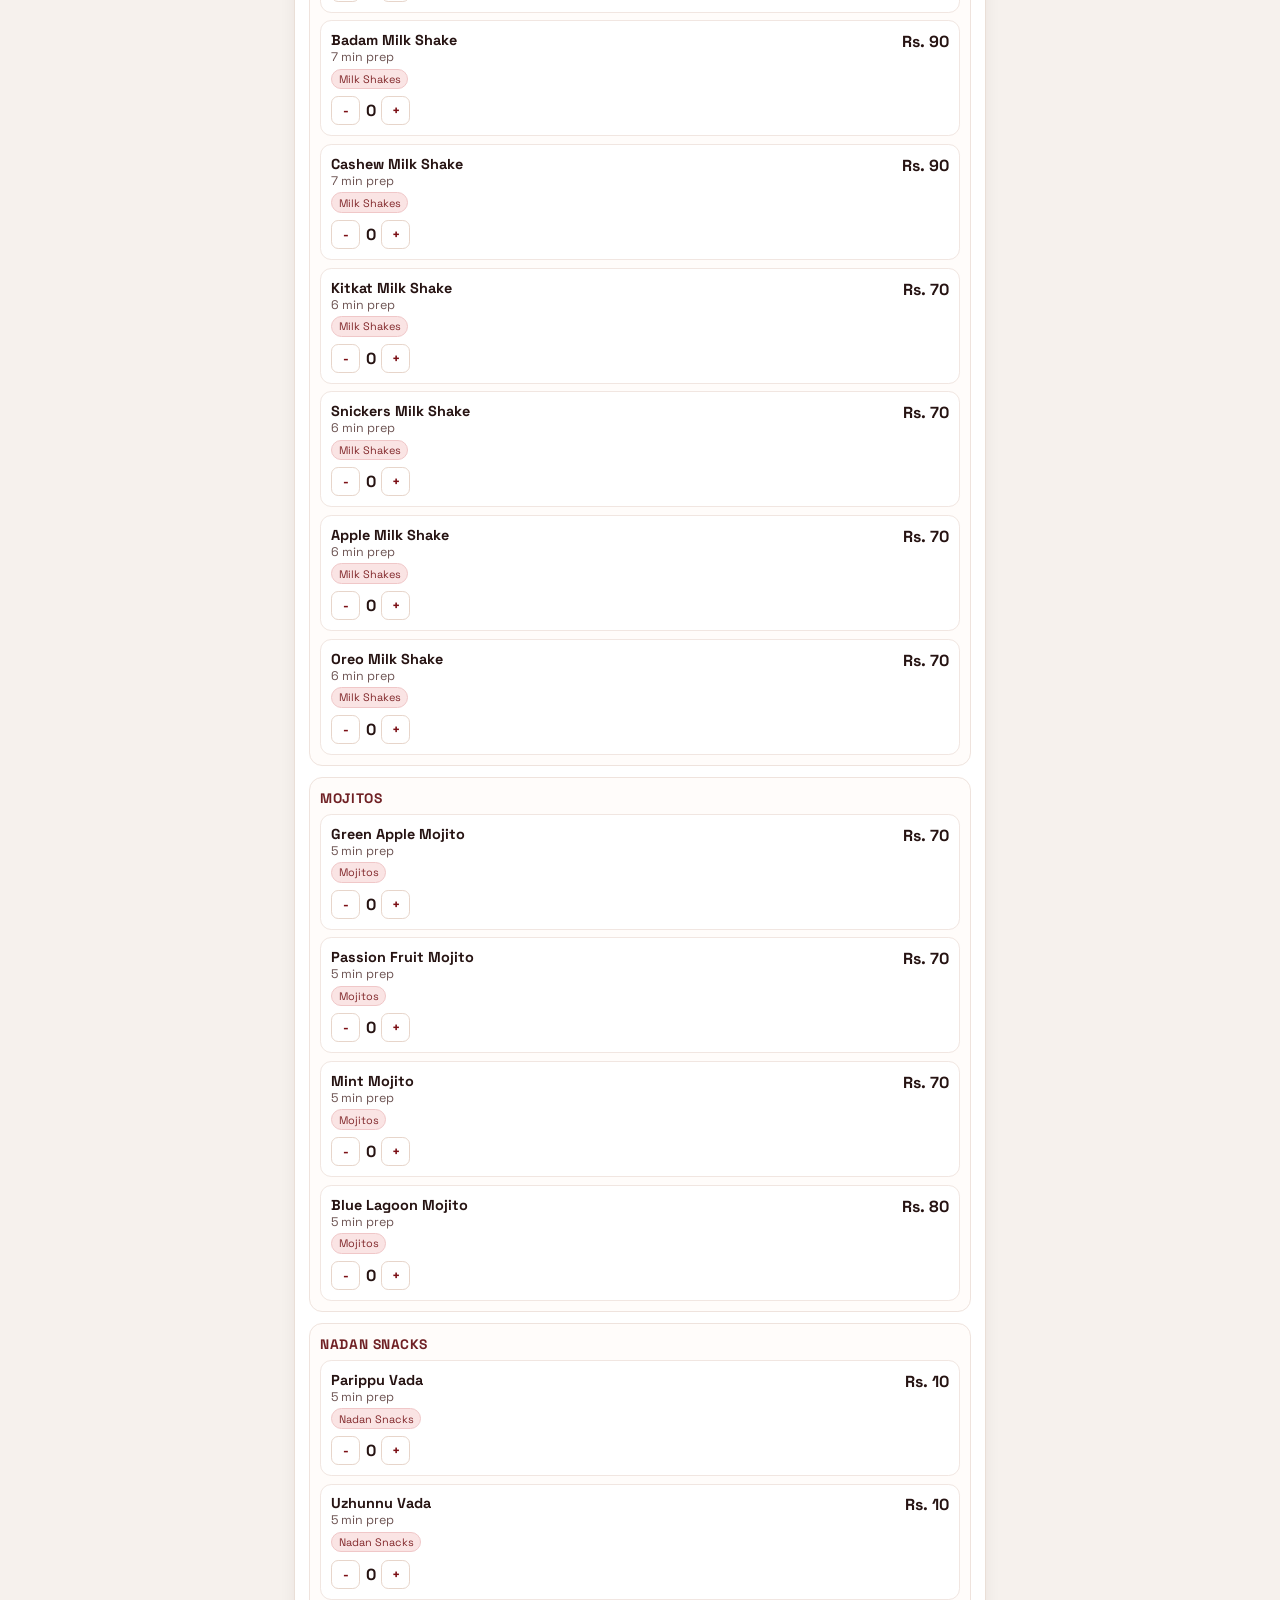
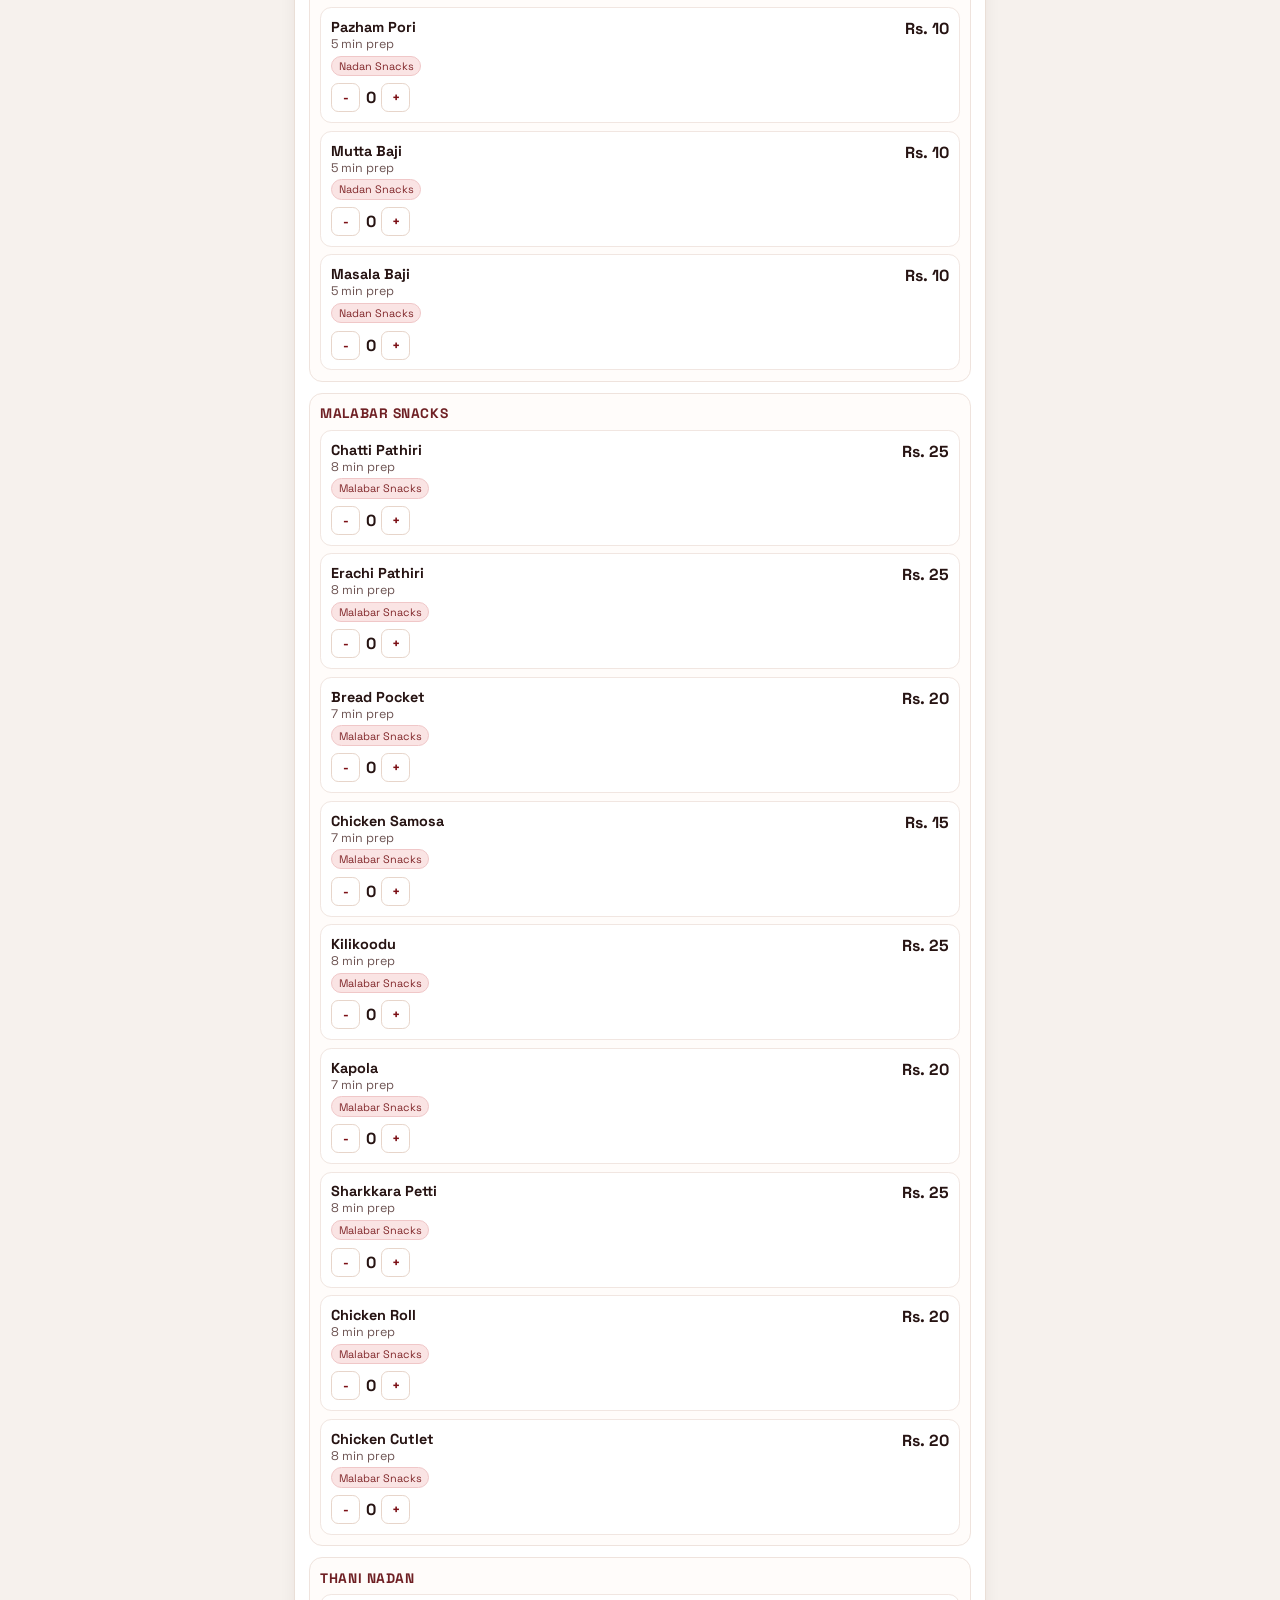
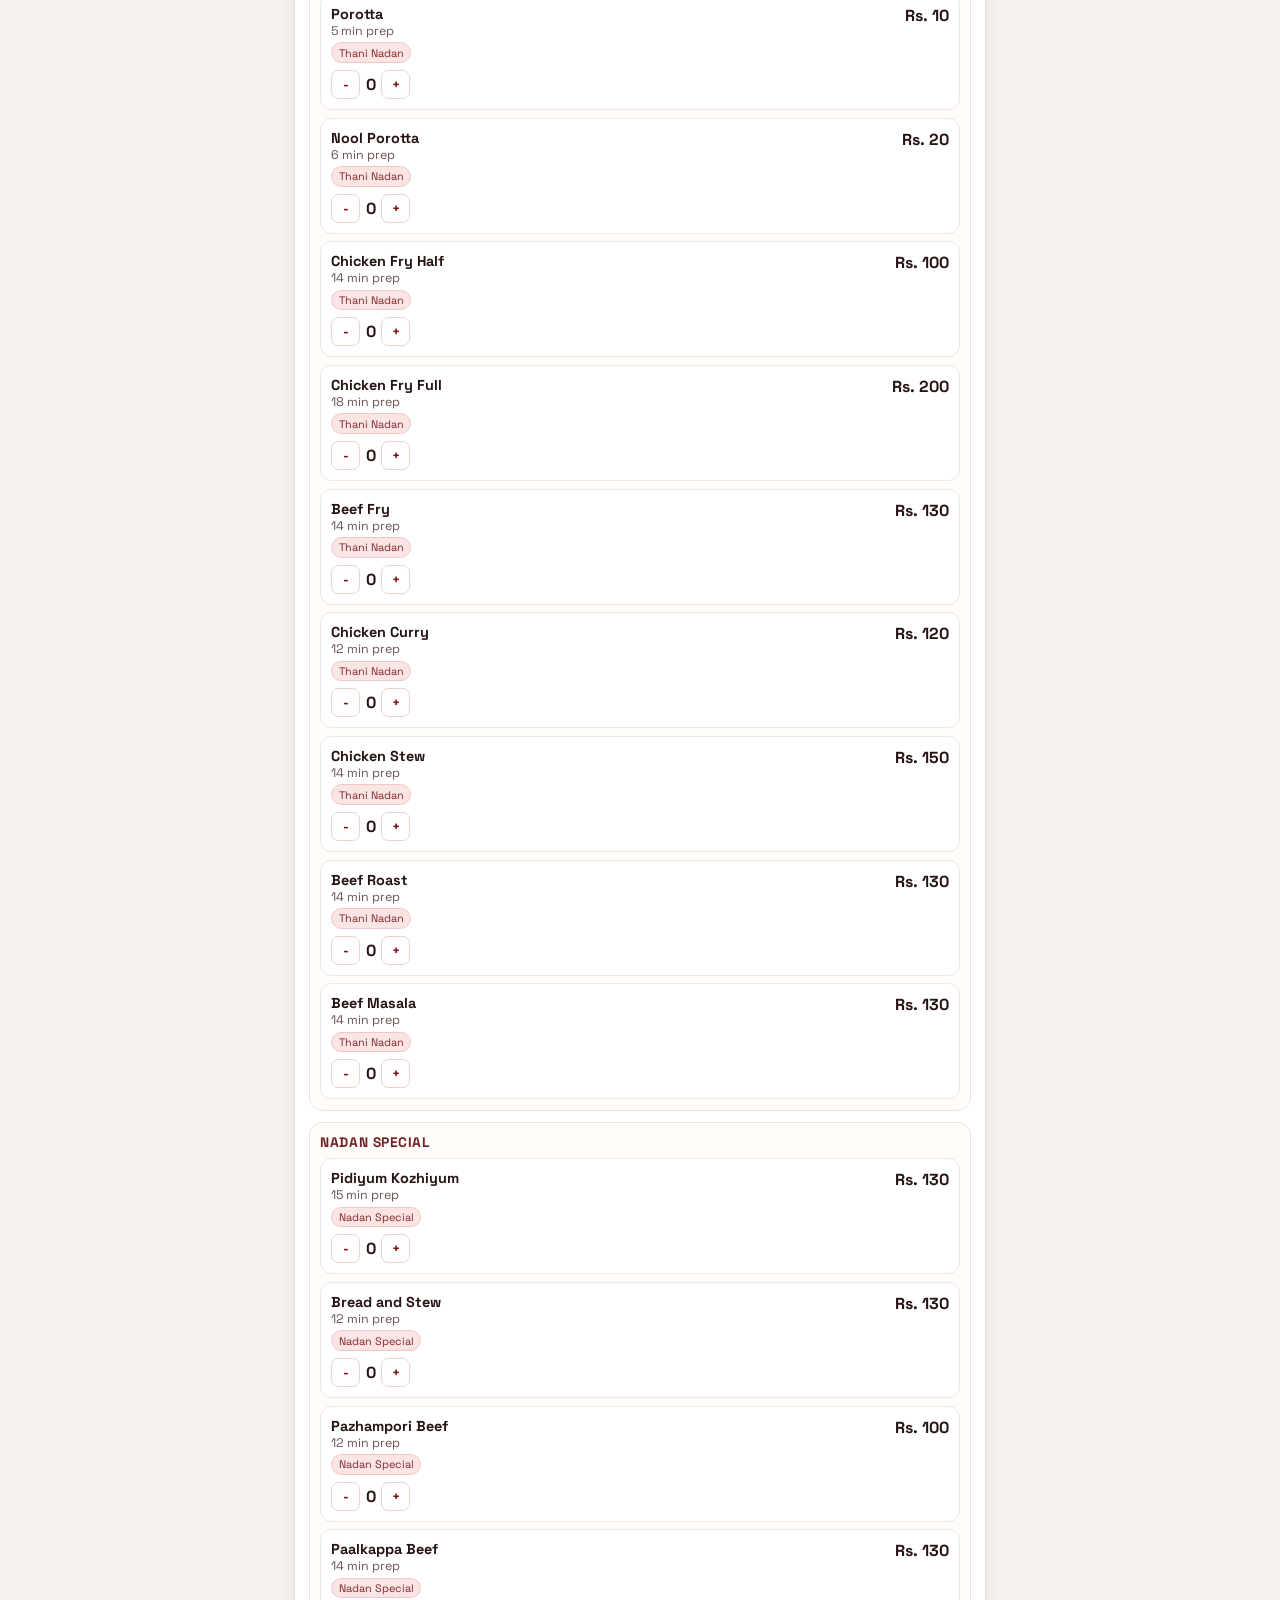
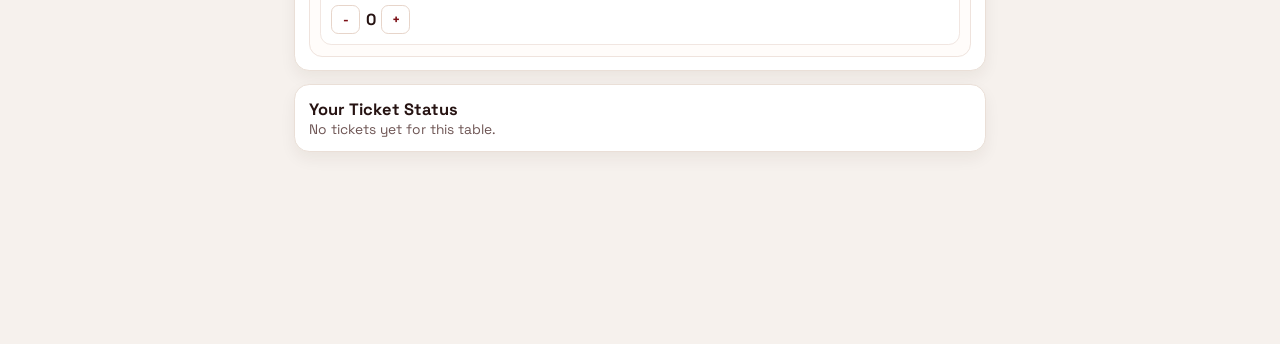
==== commit 10e88b8e: "offer added" ====
--- a/customer.html
+++ b/customer.html
@@ -56,9 +56,10 @@
 
     <footer class="cart-bar">
       <div id="cartLines" class="cart-lines"></div>
-      <div class="total-row">
-        <span>Total</span>
-        <strong id="cartTotal">Rs. 0</strong>
+      <div id="quickUpsell" class="quick-upsell"></div>
+      <div id="savingsRow" class="total-row discount-row hidden">
+        <span>Offer Savings</span>
+        <strong id="cartSavings">-Rs. 0</strong>
       </div>
       <button id="placeBtn">Place Order</button>
       <p id="toast" class="toast"></p>
--- a/customer-view.css
+++ b/customer-view.css
@@ -89,7 +89,6 @@
 }
 
 select,
-input[type="date"],
 input[type="search"] {
   width: 100%;
   border: 1px solid var(--line);
@@ -100,12 +99,6 @@
   font-family: inherit;
 }
 
-.hero select,
-.hero input[type="date"] {
-  border: 1px solid #b67477;
-  background: #fff9f8;
-}
-
 .section {
   background: var(--card);
   border: 1px solid var(--line);
@@ -130,14 +123,14 @@
 
 .offer-list {
   display: grid;
-  gap: 0.45rem;
+  gap: 0.55rem;
 }
 
 .offer-item {
   border: 1px solid #edd8cd;
   background: linear-gradient(125deg, #fff8f4 0%, #fff 75%);
   border-radius: 0.72rem;
-  padding: 0.58rem;
+  padding: 0.64rem;
 }
 
 .offer-item strong {
@@ -149,6 +142,80 @@
 .offer-item span {
   font-size: 0.83rem;
   color: #5a4441;
+}
+
+.offer-head {
+  display: flex;
+  justify-content: space-between;
+  align-items: center;
+  gap: 0.5rem;
+  margin-bottom: 0.35rem;
+}
+
+.offer-badge {
+  display: inline-block;
+  border: 1px solid #f0c7c8;
+  background: #fff1f2;
+  color: #7a1f22;
+  border-radius: 999px;
+  padding: 0.14rem 0.5rem;
+  font-size: 0.67rem;
+  font-weight: 700;
+}
+
+.offer-window {
+  font-size: 0.72rem;
+  color: var(--muted);
+}
+
+.offer-lines {
+  margin: 0.2rem 0 0.45rem;
+  font-size: 0.8rem;
+  color: #5b4746;
+}
+
+.offer-pricing {
+  display: flex;
+  align-items: baseline;
+  gap: 0.45rem;
+  margin-bottom: 0.45rem;
+}
+
+.offer-old {
+  color: #846f6b;
+  font-size: 0.76rem;
+  text-decoration: line-through;
+}
+
+.offer-deal {
+  color: #741015;
+  font-size: 0.94rem;
+  font-weight: 700;
+}
+
+.offer-save {
+  color: var(--ok);
+  font-size: 0.75rem;
+  font-weight: 700;
+}
+
+.offer-btn {
+  border: none;
+  border-radius: 0.56rem;
+  padding: 0.5rem 0.62rem;
+  background: linear-gradient(135deg, #93131a 0%, #c2242d 100%);
+  color: #fff;
+  font-family: inherit;
+  font-weight: 700;
+  font-size: 0.78rem;
+  cursor: pointer;
+}
+
+.offer-applied {
+  margin-top: 0.35rem;
+  font-size: 0.75rem;
+  color: var(--ok);
+  font-weight: 600;
 }
 
 .filters {
@@ -314,7 +381,7 @@
 
 .cart-lines {
   min-height: 54px;
-  max-height: 104px;
+  max-height: 96px;
   overflow: auto;
 }
 
@@ -326,11 +393,59 @@
   padding: 0.14rem 0;
 }
 
+.quick-upsell {
+  min-height: 34px;
+  margin-top: 0.35rem;
+}
+
+.upsell-card {
+  border: 1px solid #e8d9d1;
+  background: #fff8f3;
+  border-radius: 0.66rem;
+  padding: 0.45rem 0.55rem;
+  display: flex;
+  align-items: center;
+  justify-content: space-between;
+  gap: 0.6rem;
+}
+
+.upsell-copy strong {
+  display: block;
+  font-size: 0.77rem;
+  color: #6e1e23;
+}
+
+.upsell-copy span {
+  display: block;
+  font-size: 0.74rem;
+  color: #5f4b49;
+}
+
+.upsell-btn {
+  border: 1px solid #cfb4a8;
+  background: #fff;
+  border-radius: 0.52rem;
+  padding: 0.4rem 0.55rem;
+  color: #7b161d;
+  font-family: inherit;
+  font-size: 0.74rem;
+  font-weight: 700;
+  cursor: pointer;
+}
+
 .total-row {
   display: flex;
   justify-content: space-between;
   align-items: center;
-  margin: 0.34rem 0 0.55rem;
+  margin: 0.25rem 0;
+}
+
+.hidden {
+  display: none;
+}
+
+.discount-row strong {
+  color: var(--ok);
 }
 
 #placeBtn {
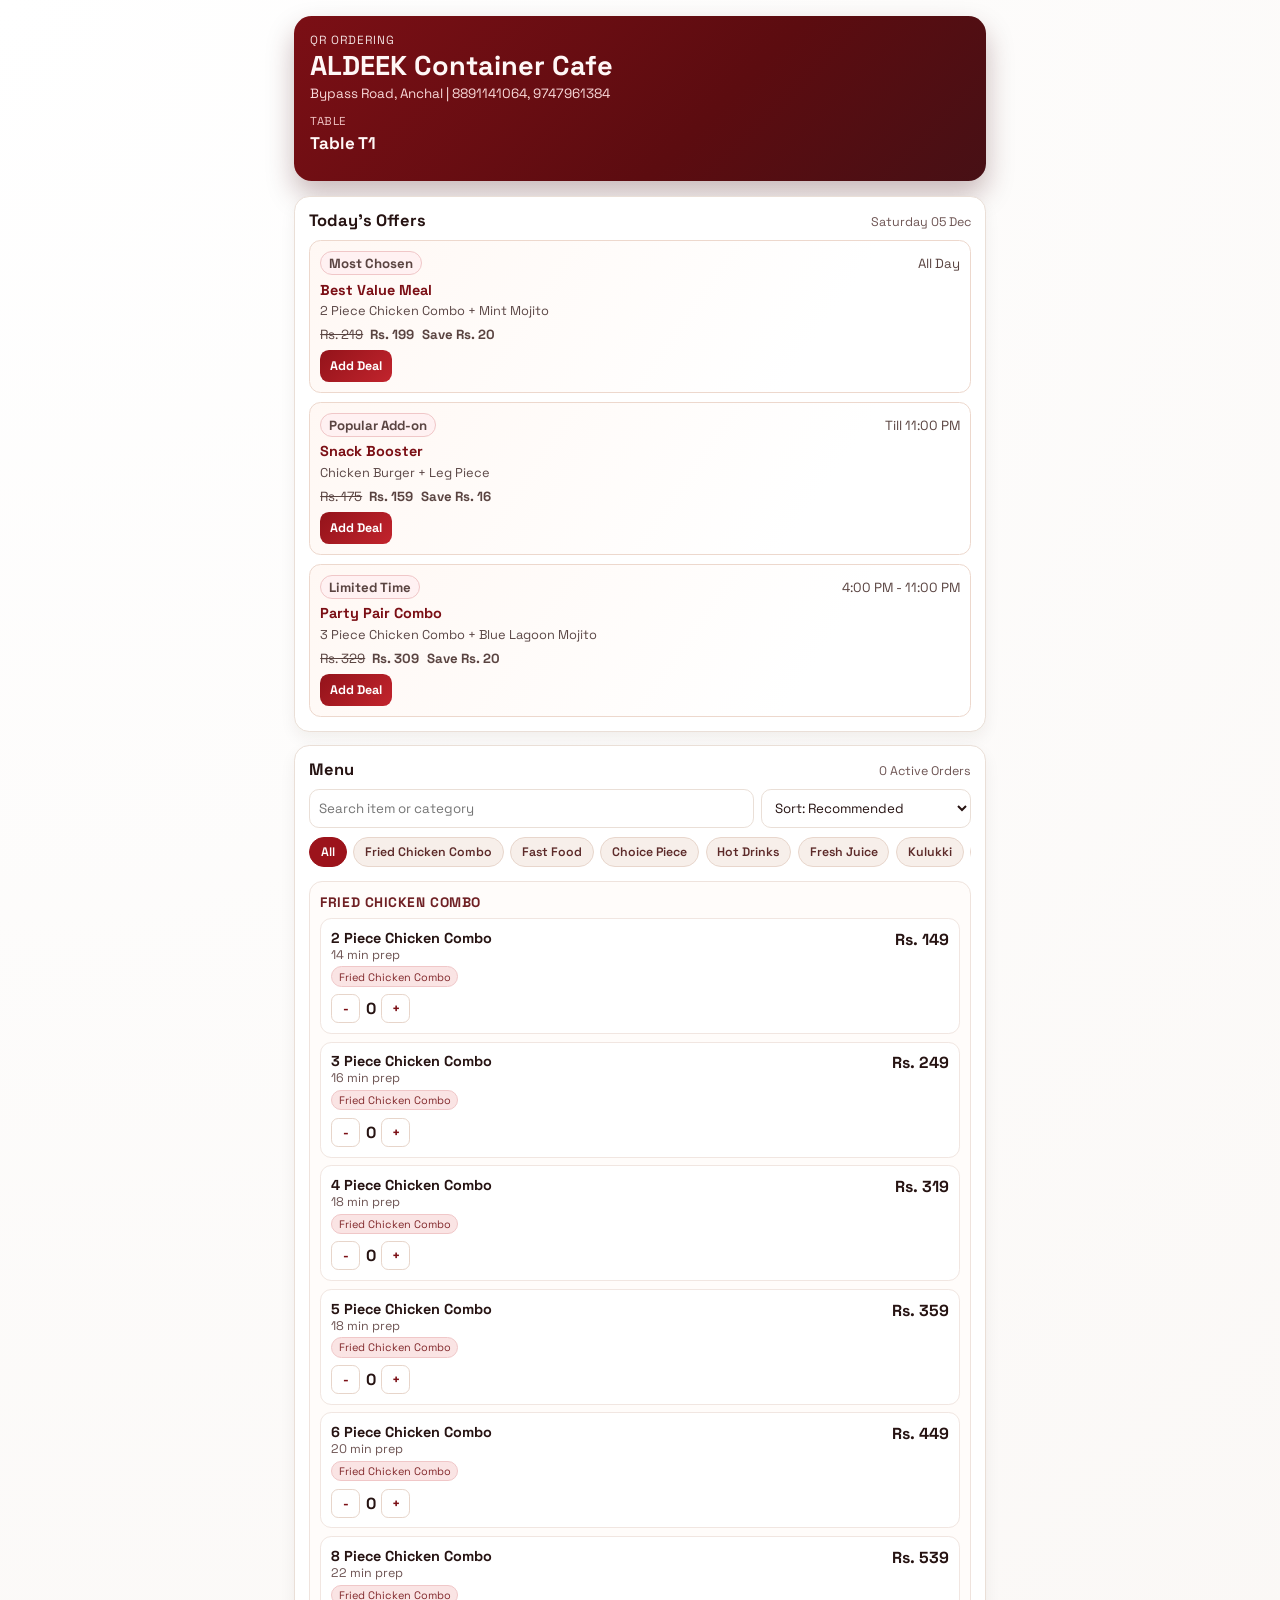
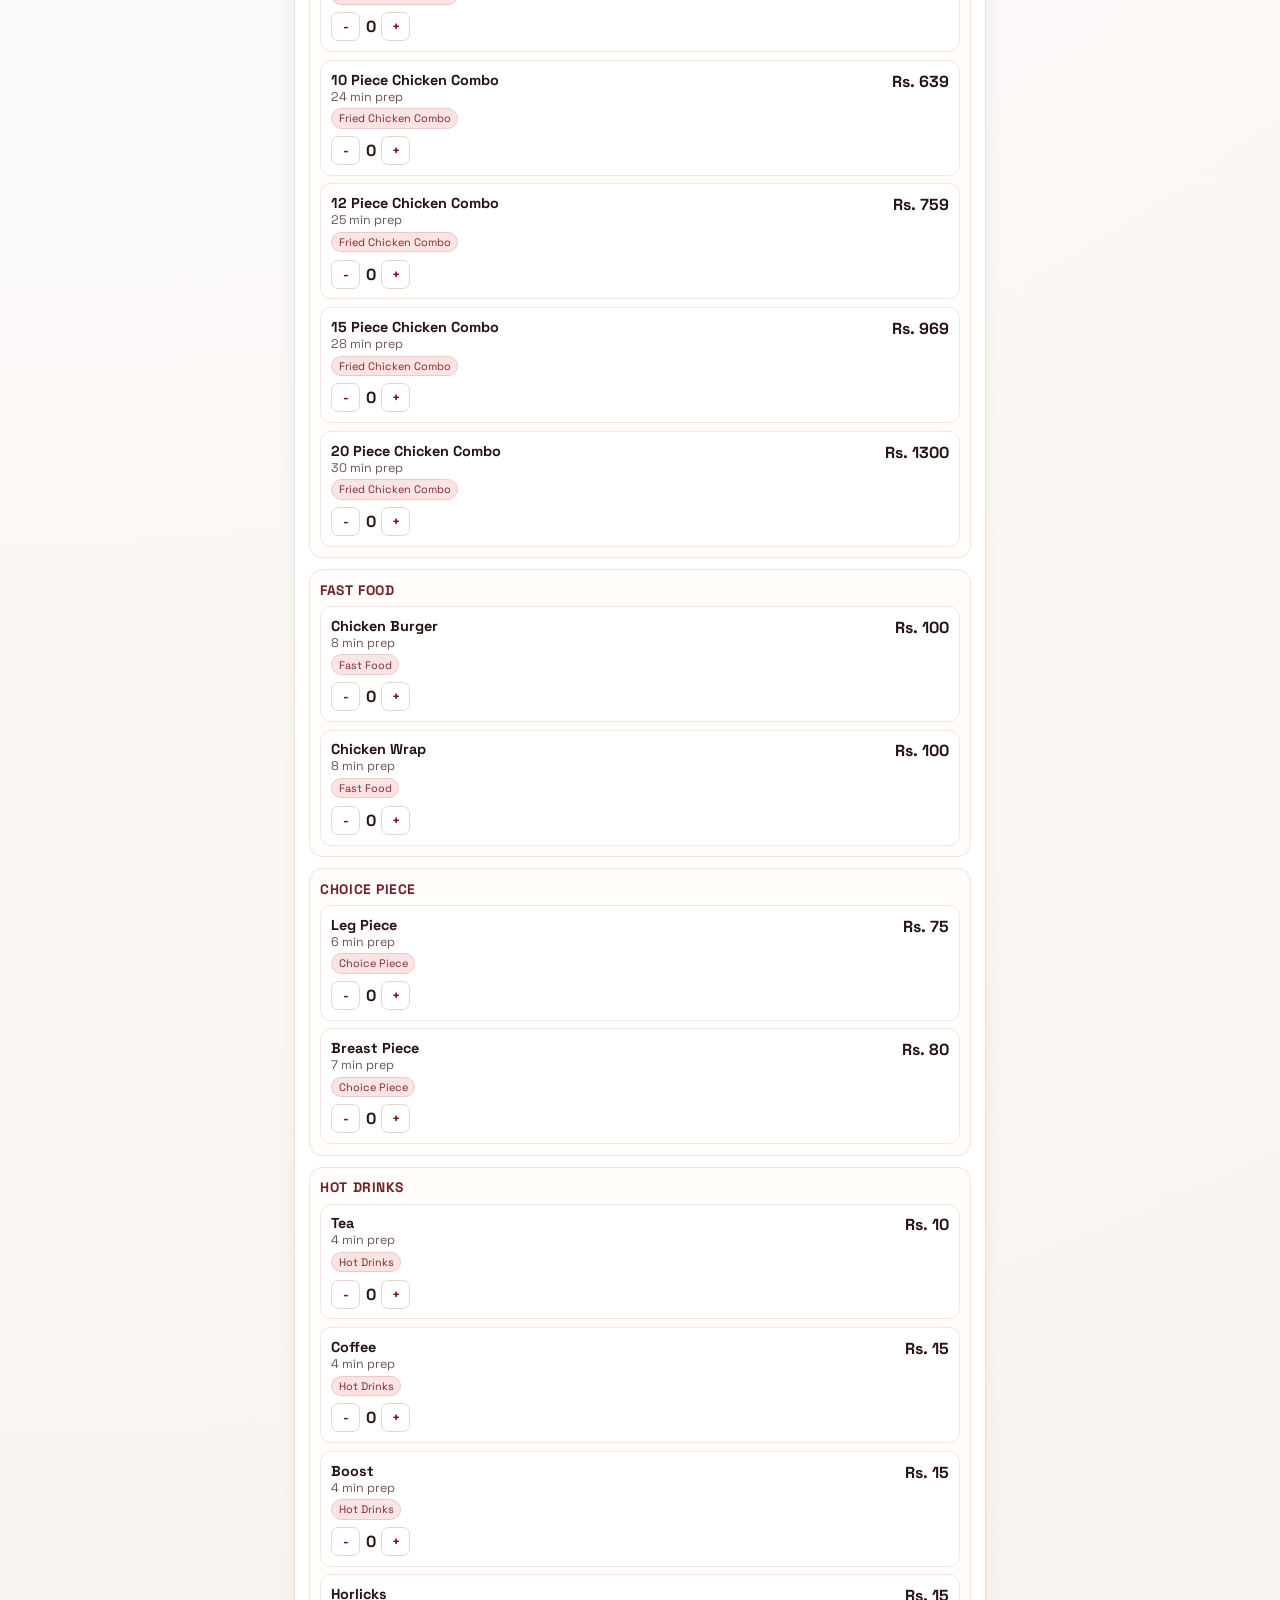
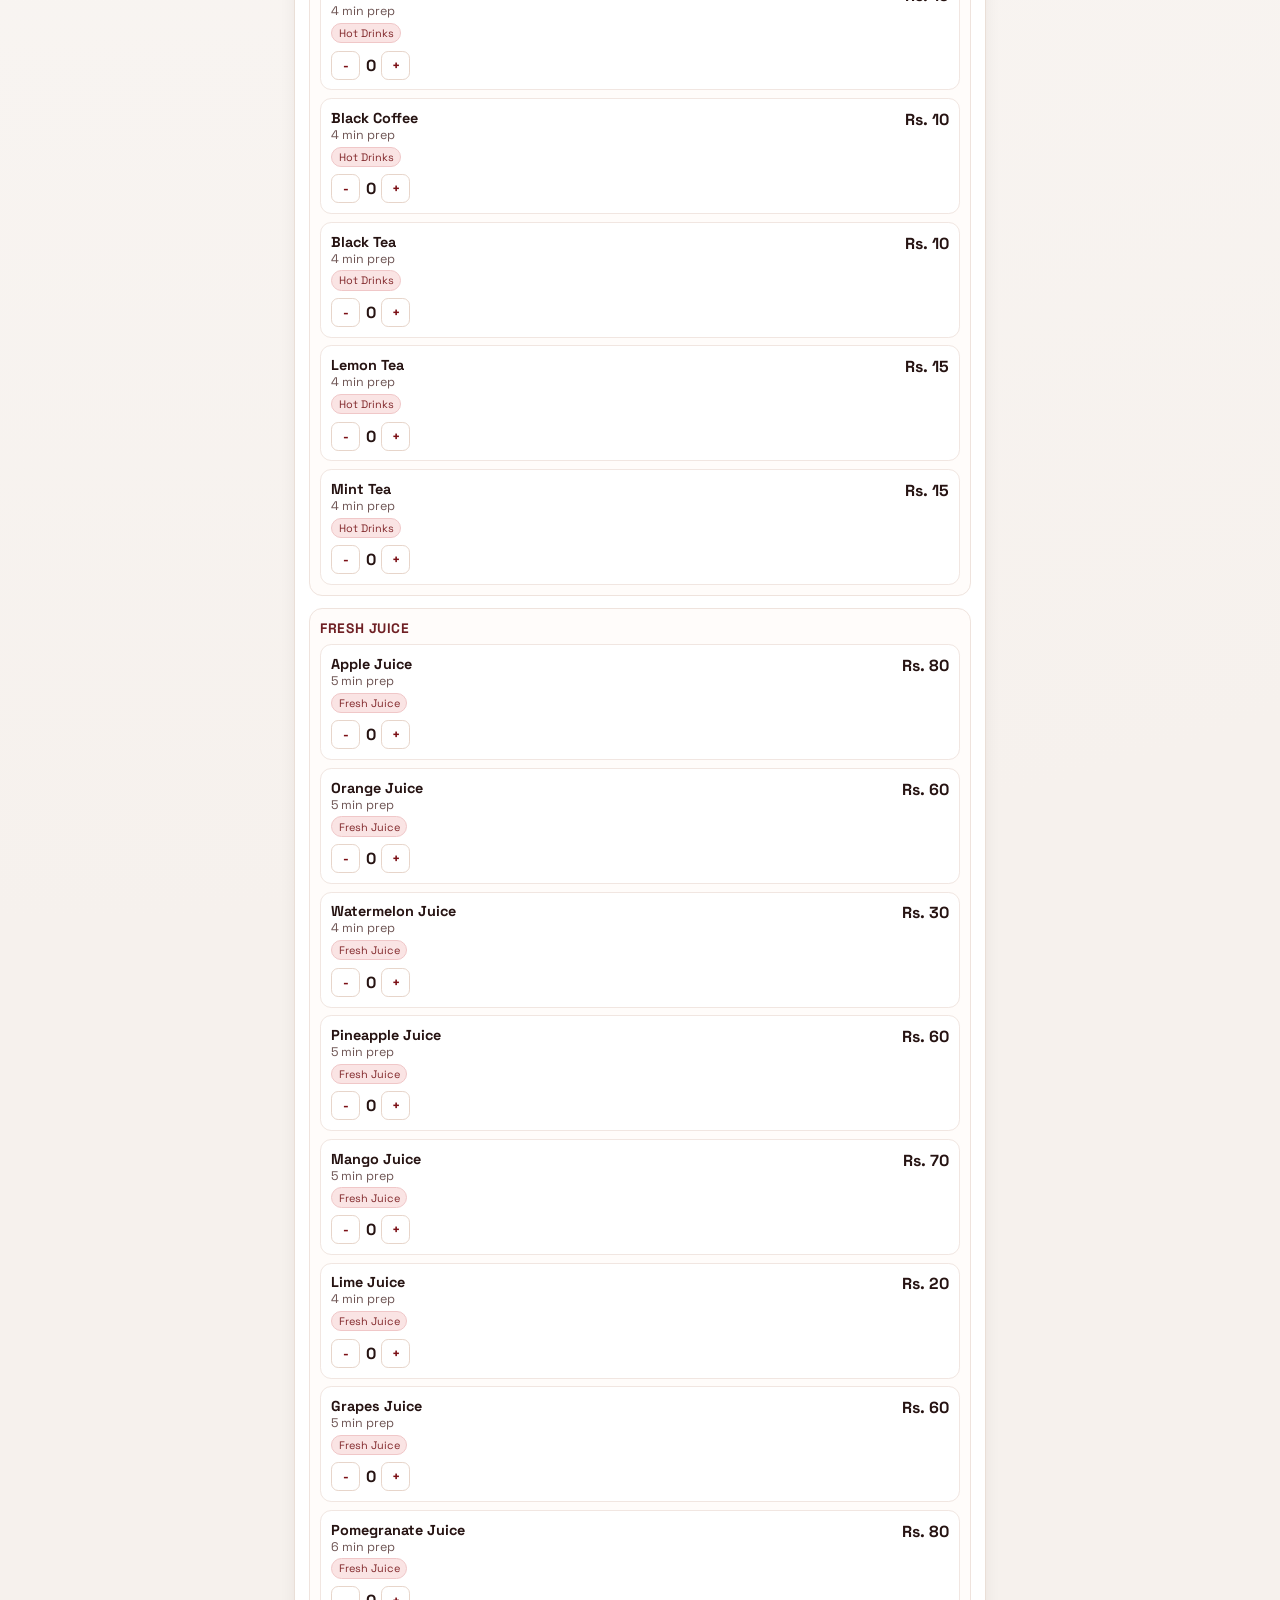
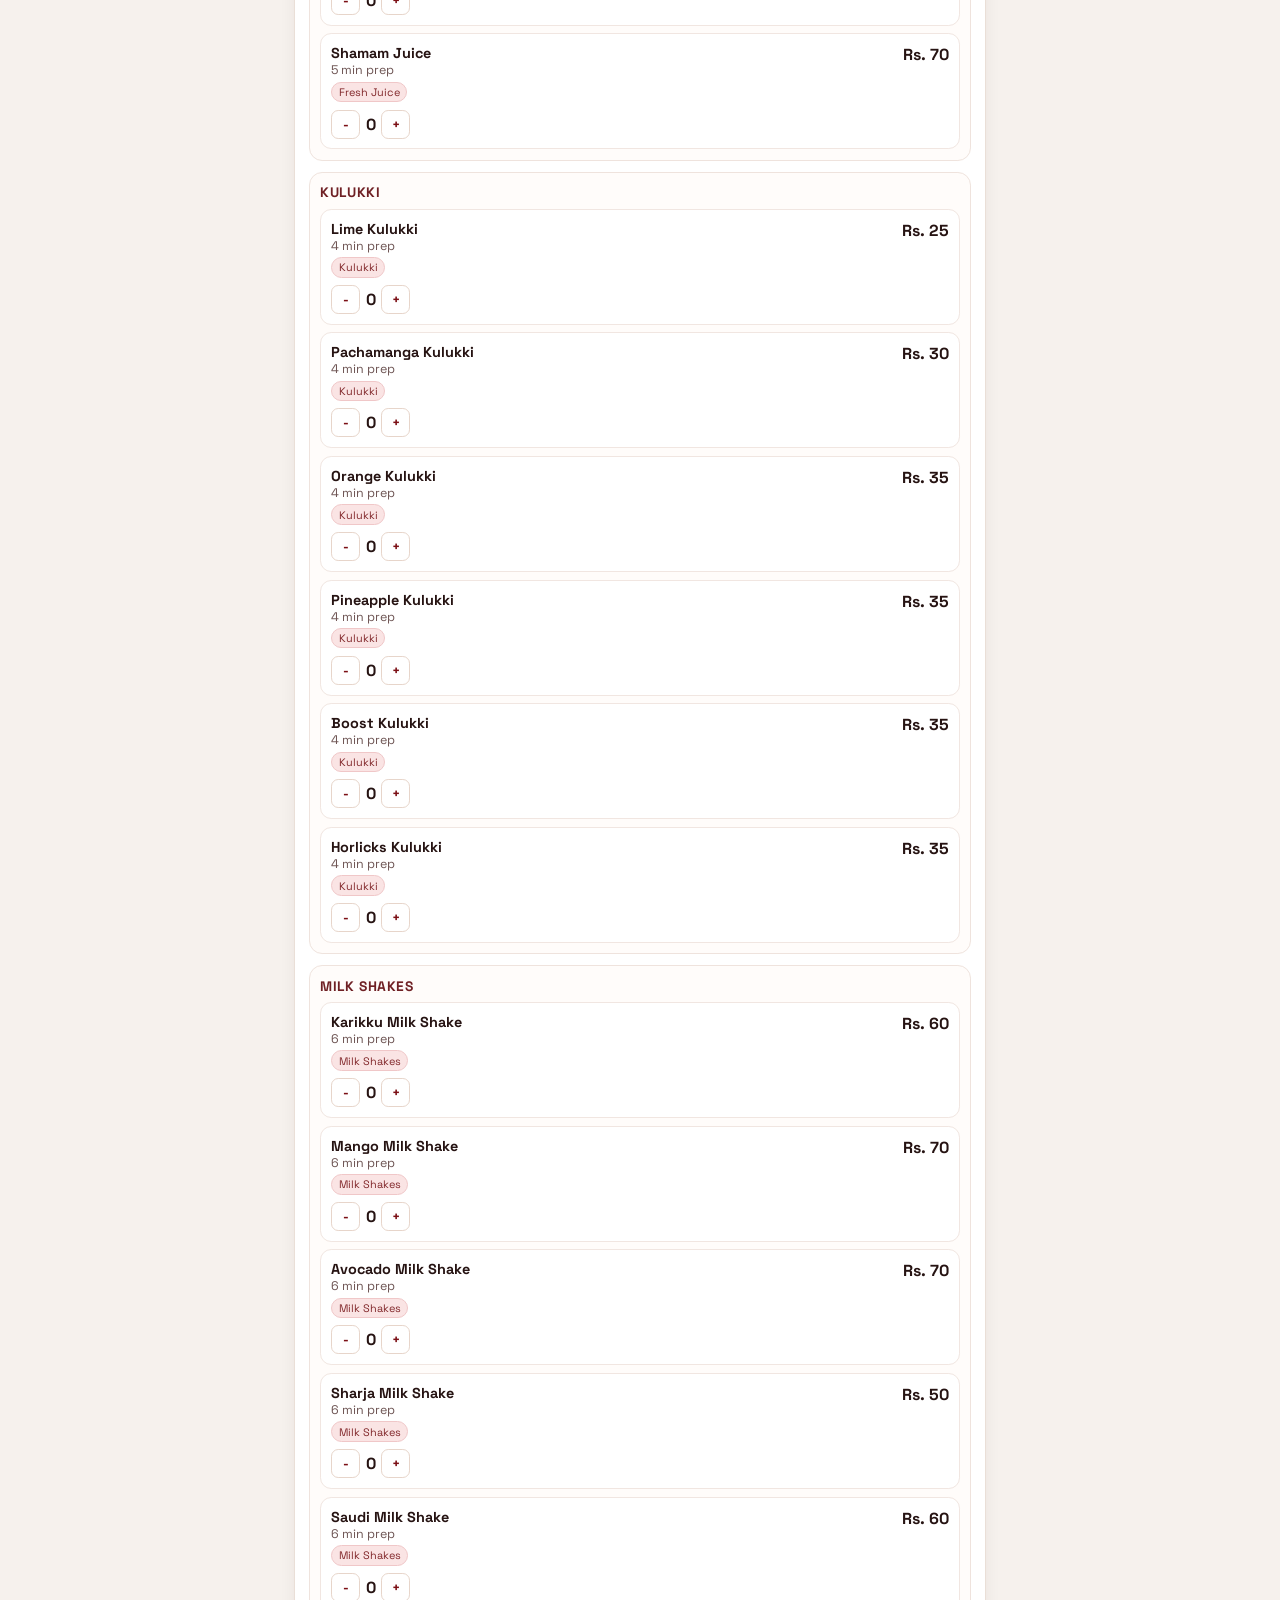
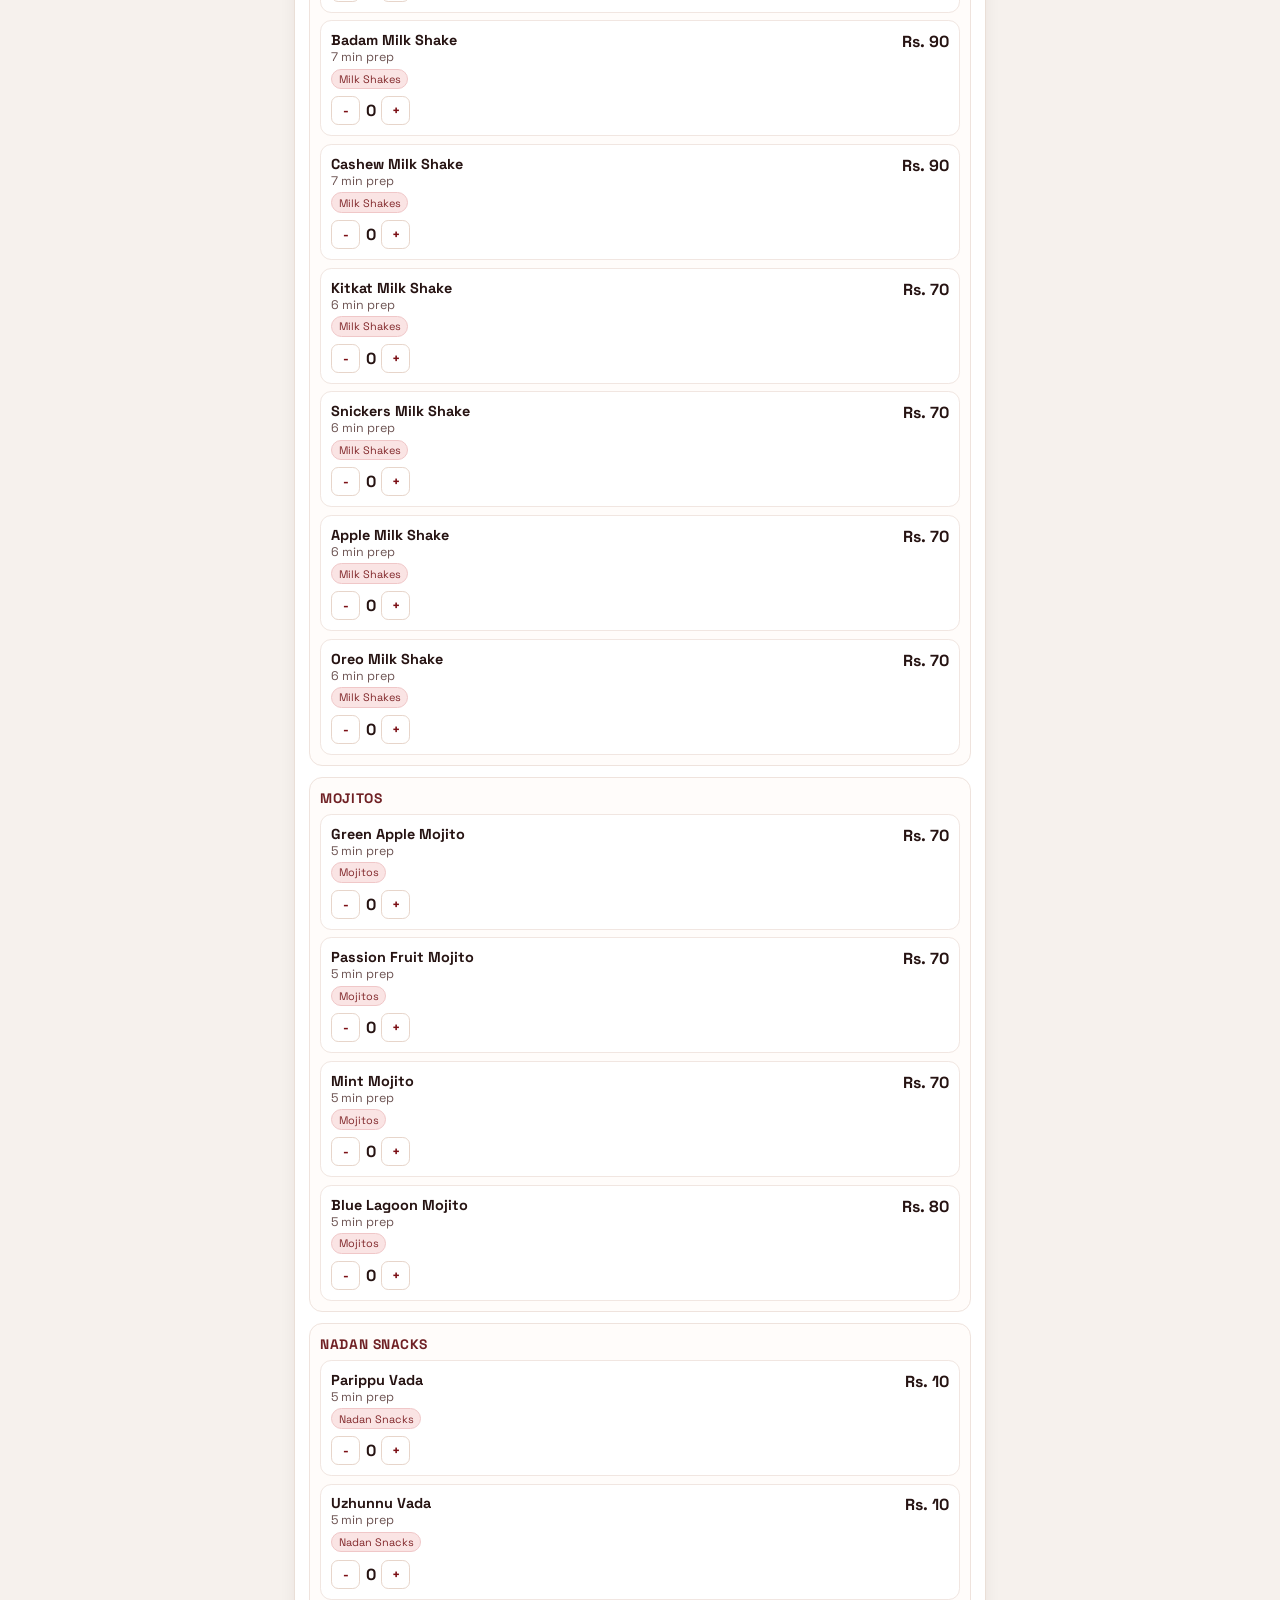
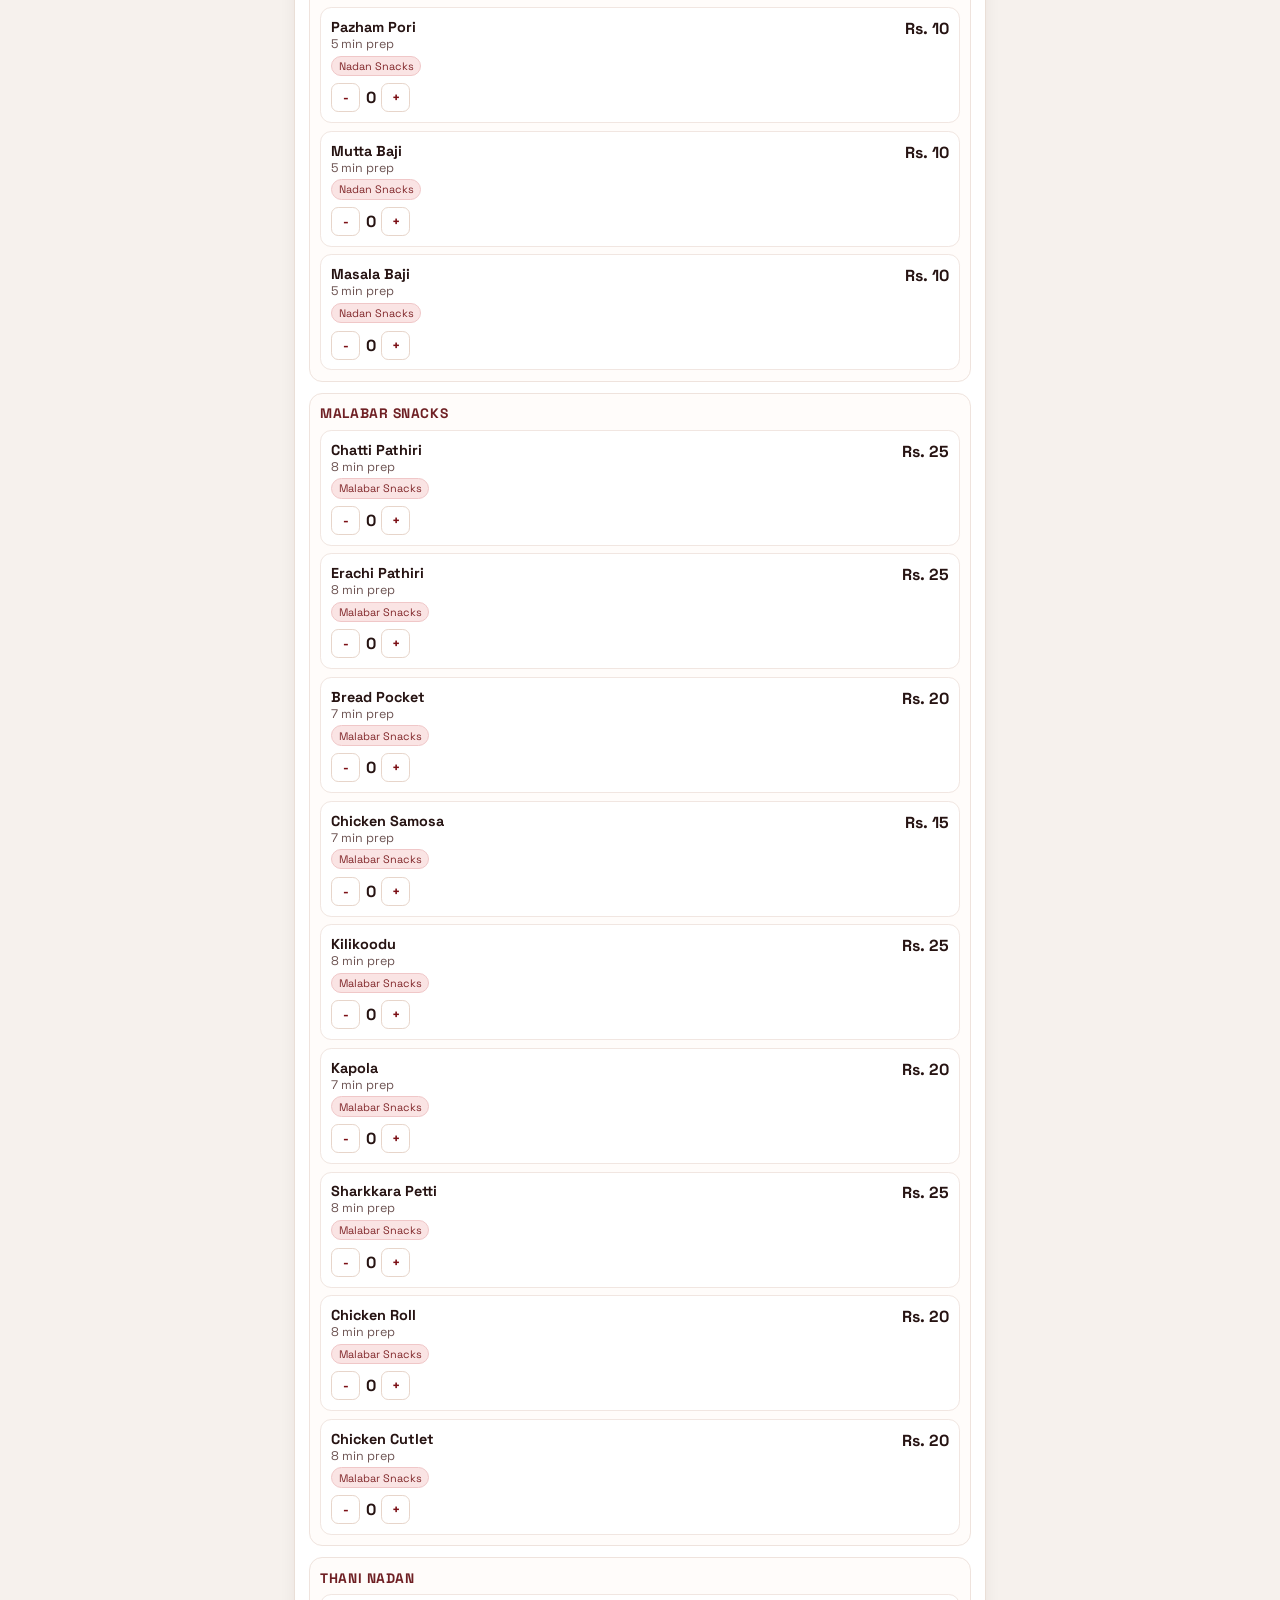
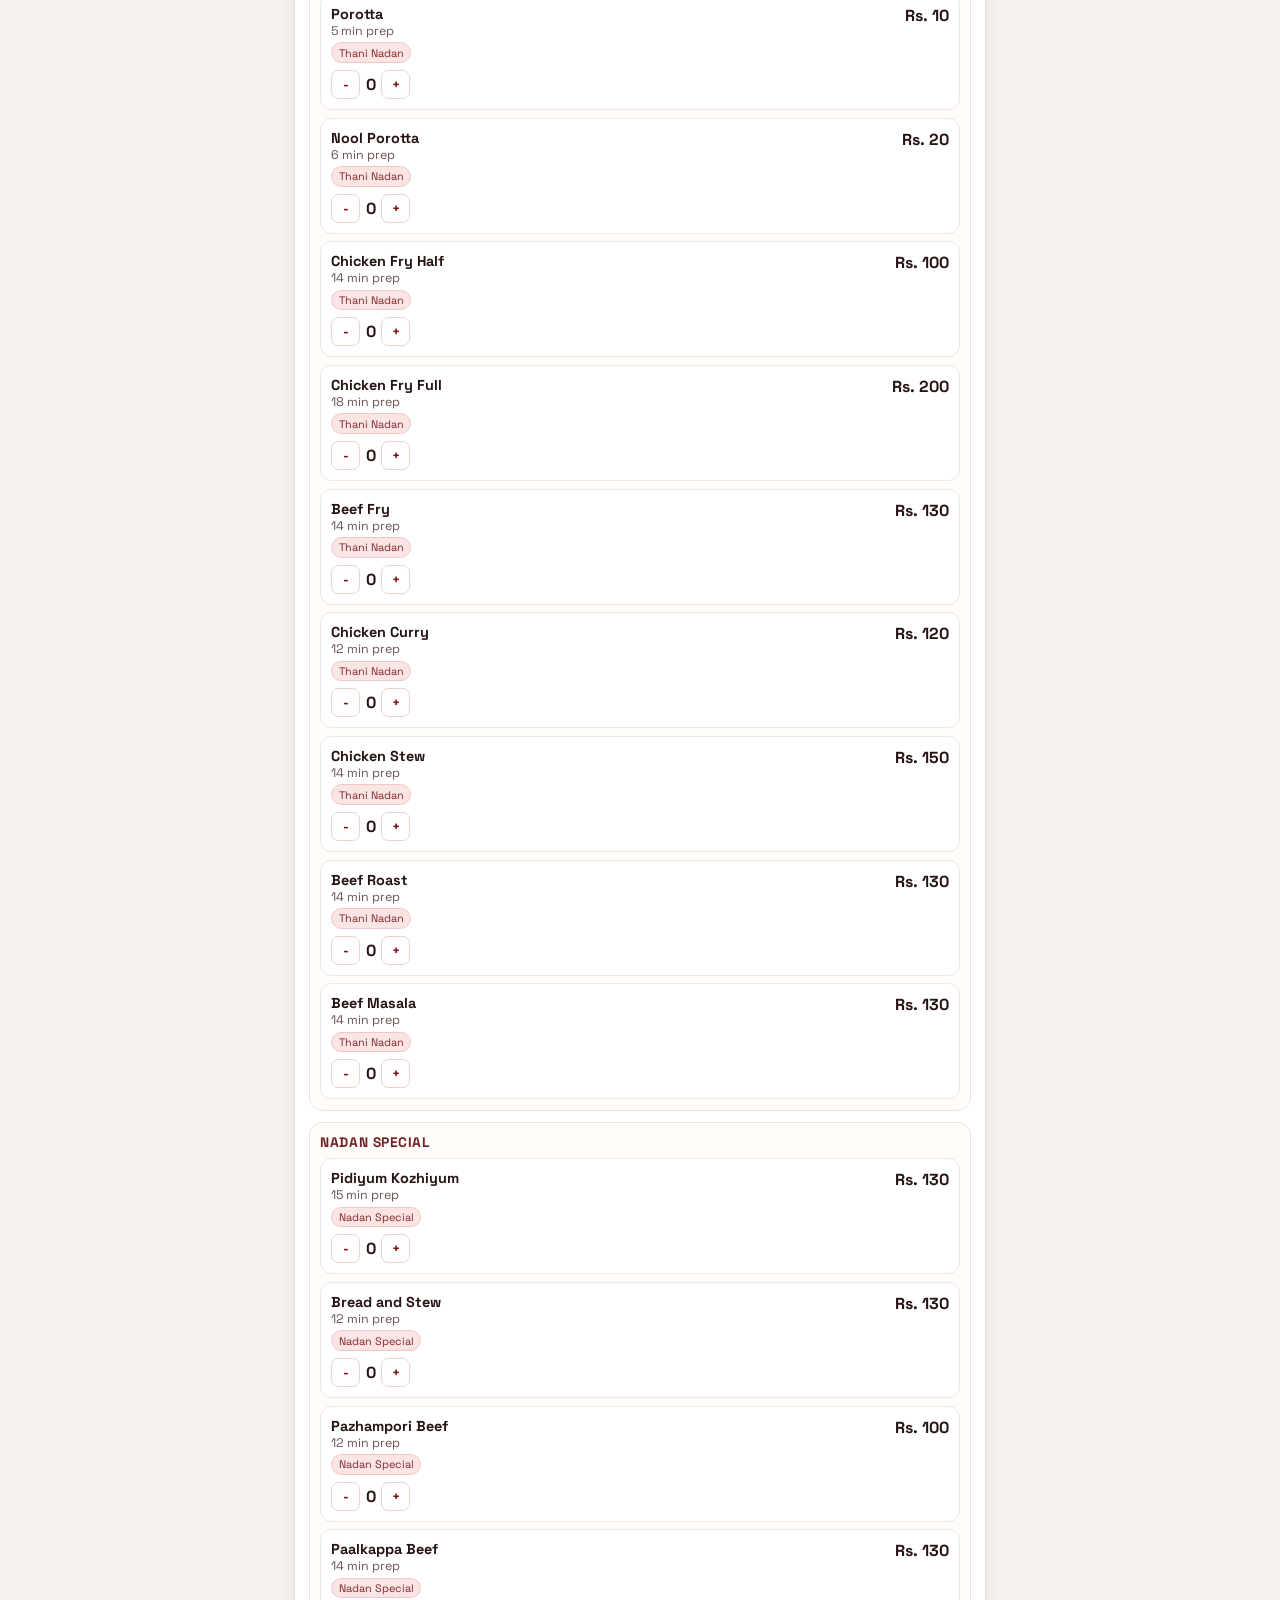
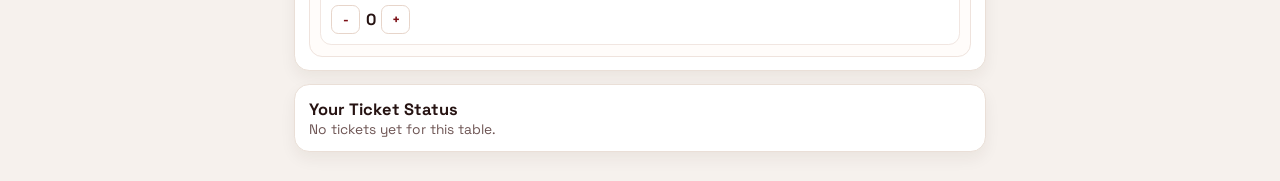
==== commit 8cb9ef2e: "initial empty cart is removed" ====
--- a/customer.html
+++ b/customer.html
@@ -54,7 +54,7 @@
       <div id="ticketList" class="ticket-list"></div>
     </section>
 
-    <footer class="cart-bar">
+    <footer class="cart-bar hidden">
       <div id="cartLines" class="cart-lines"></div>
       <div id="quickUpsell" class="quick-upsell"></div>
       <div id="savingsRow" class="total-row discount-row hidden">
--- a/customer-view.css
+++ b/customer-view.css
@@ -33,6 +33,10 @@
   padding: 1rem 0.9rem 11.2rem;
 }
 
+.phone-shell.cart-collapsed {
+  padding-bottom: 1rem;
+}
+
 .hero {
   background: linear-gradient(135deg, var(--brand) 0%, #5c0c10 60%, #471015 100%);
   color: #fff7f6;
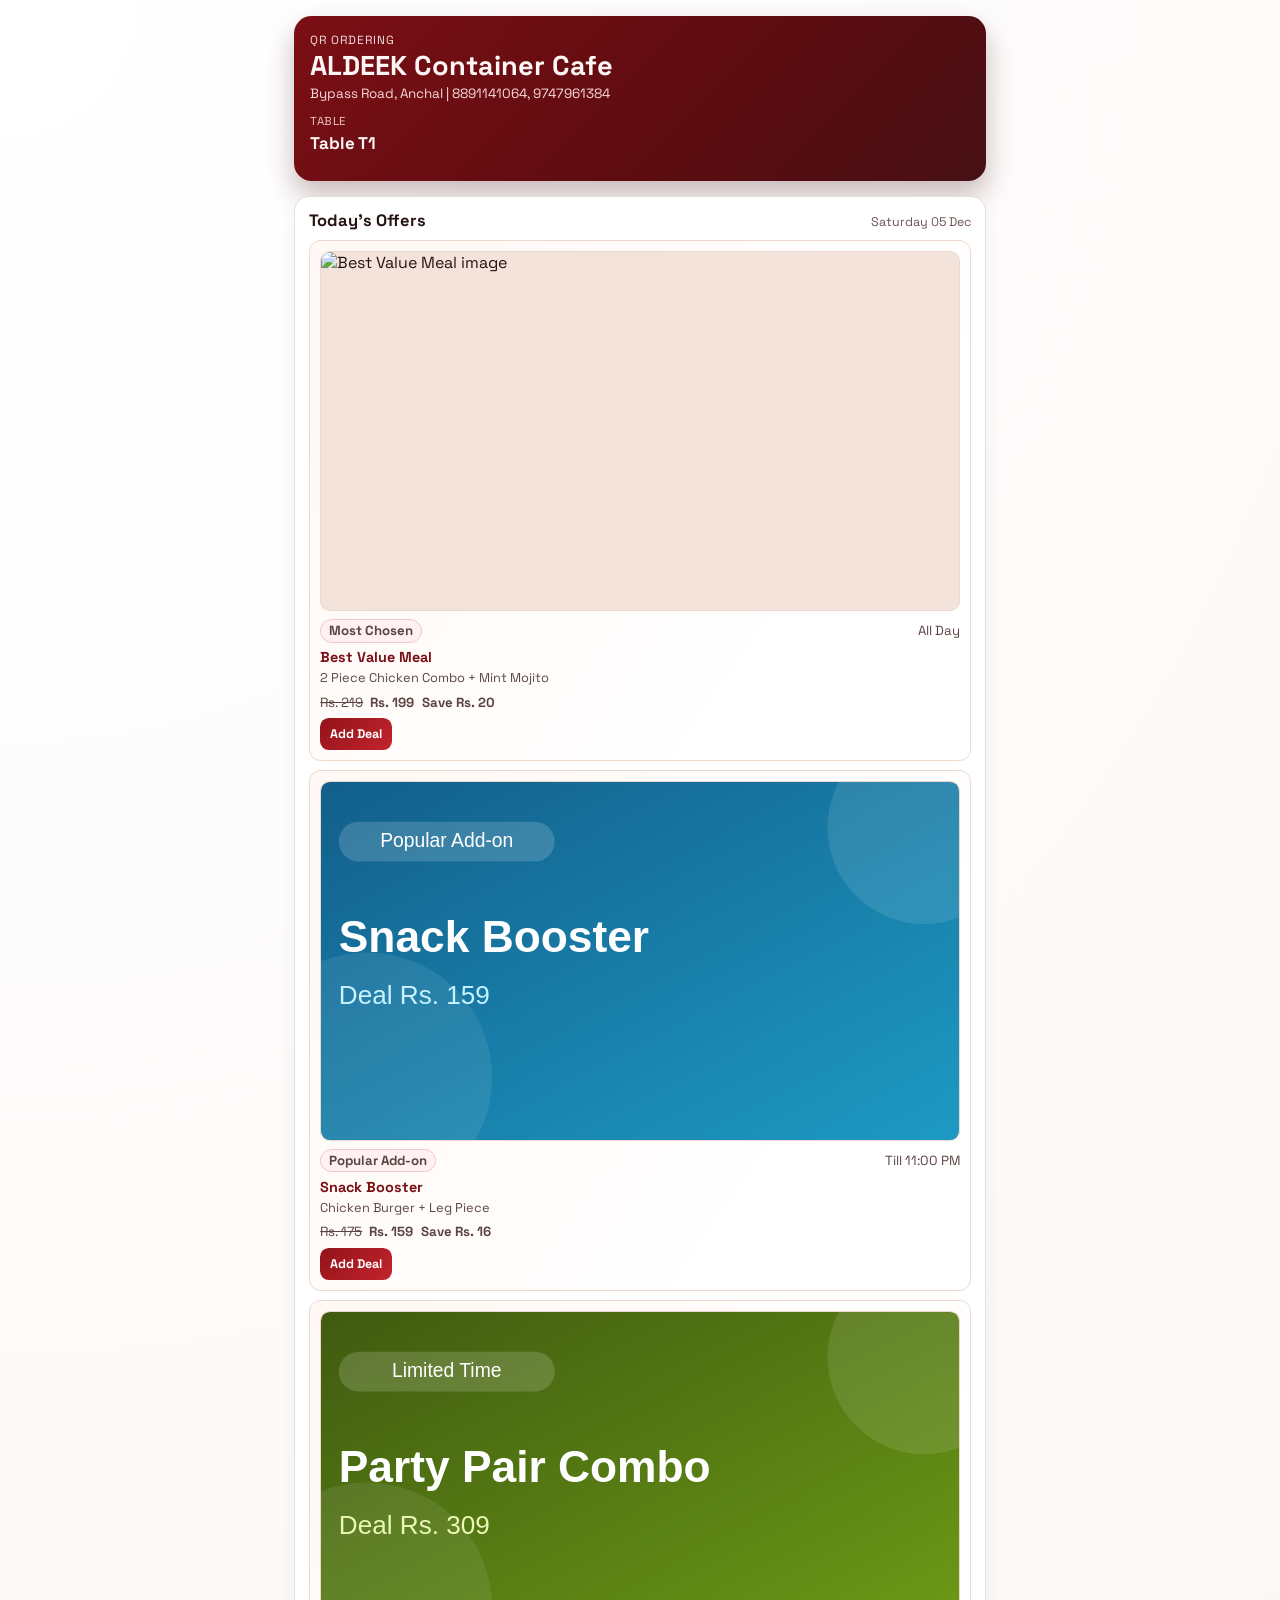
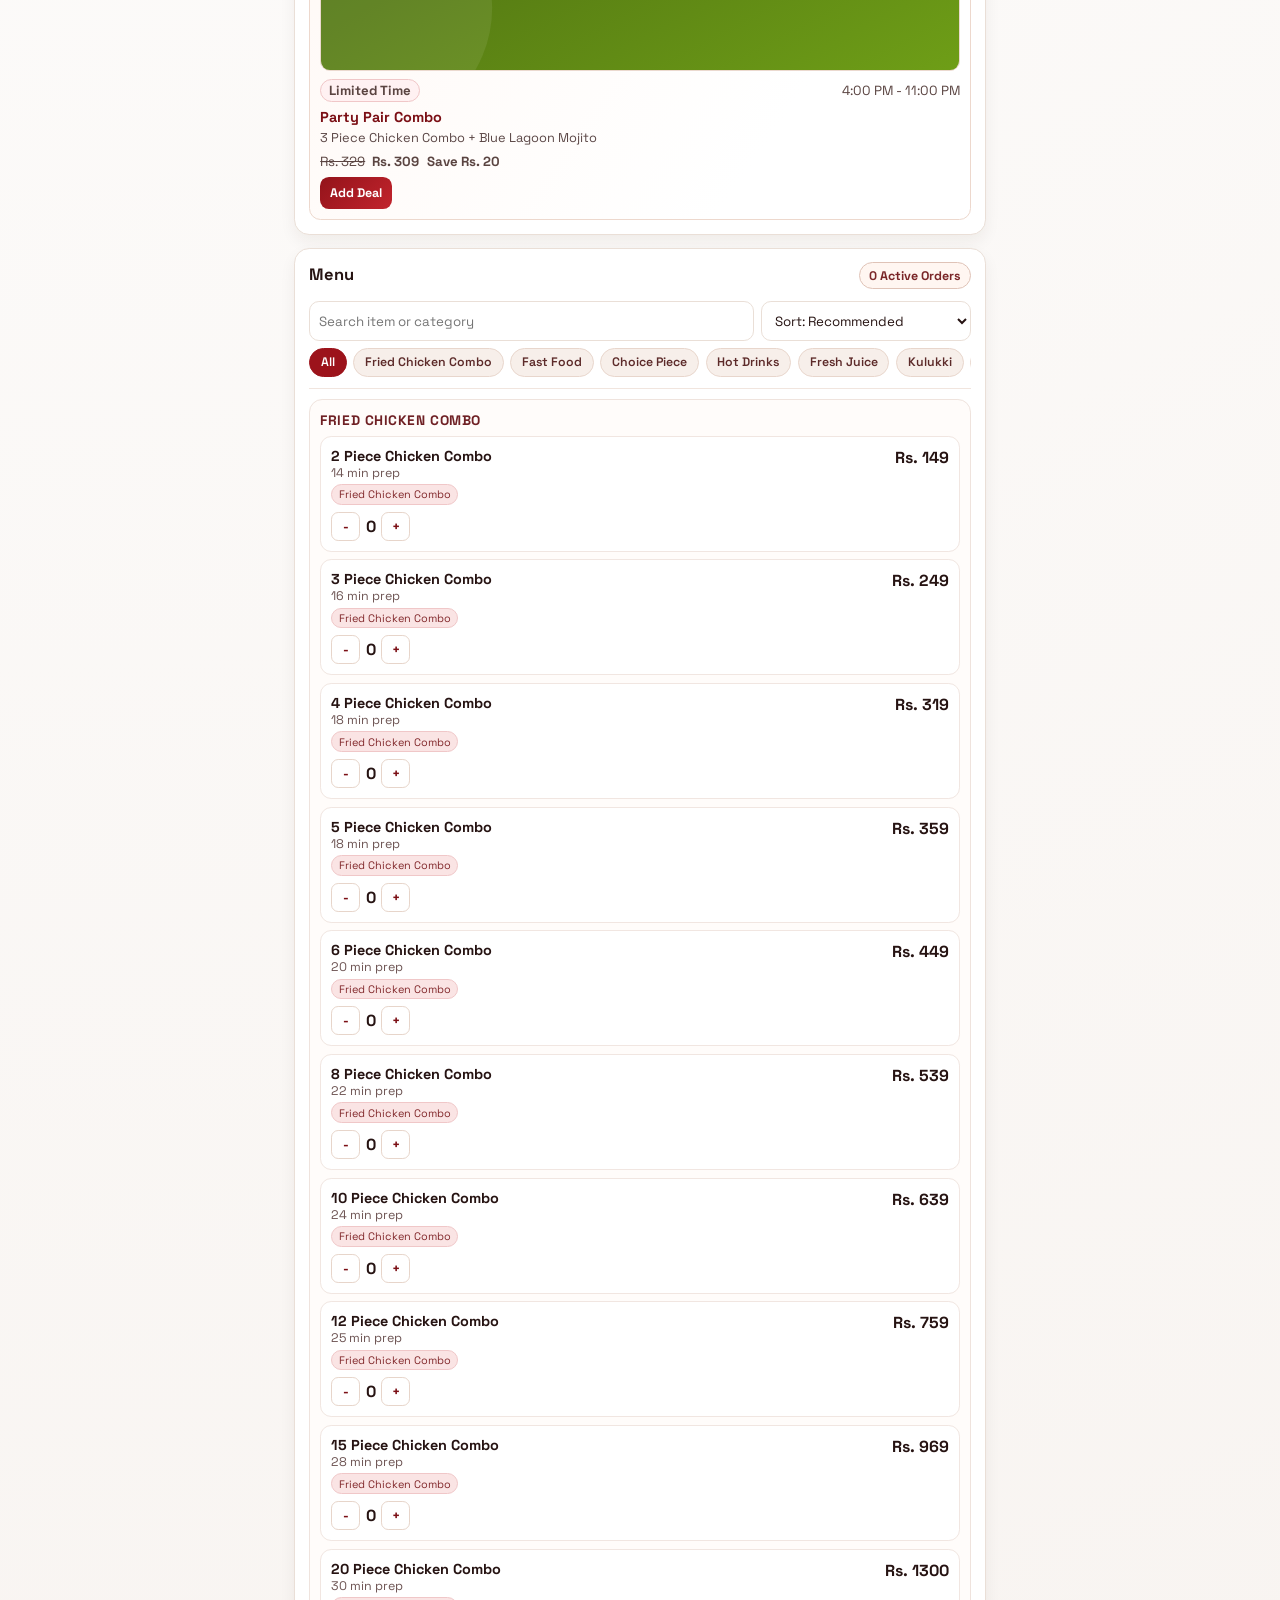
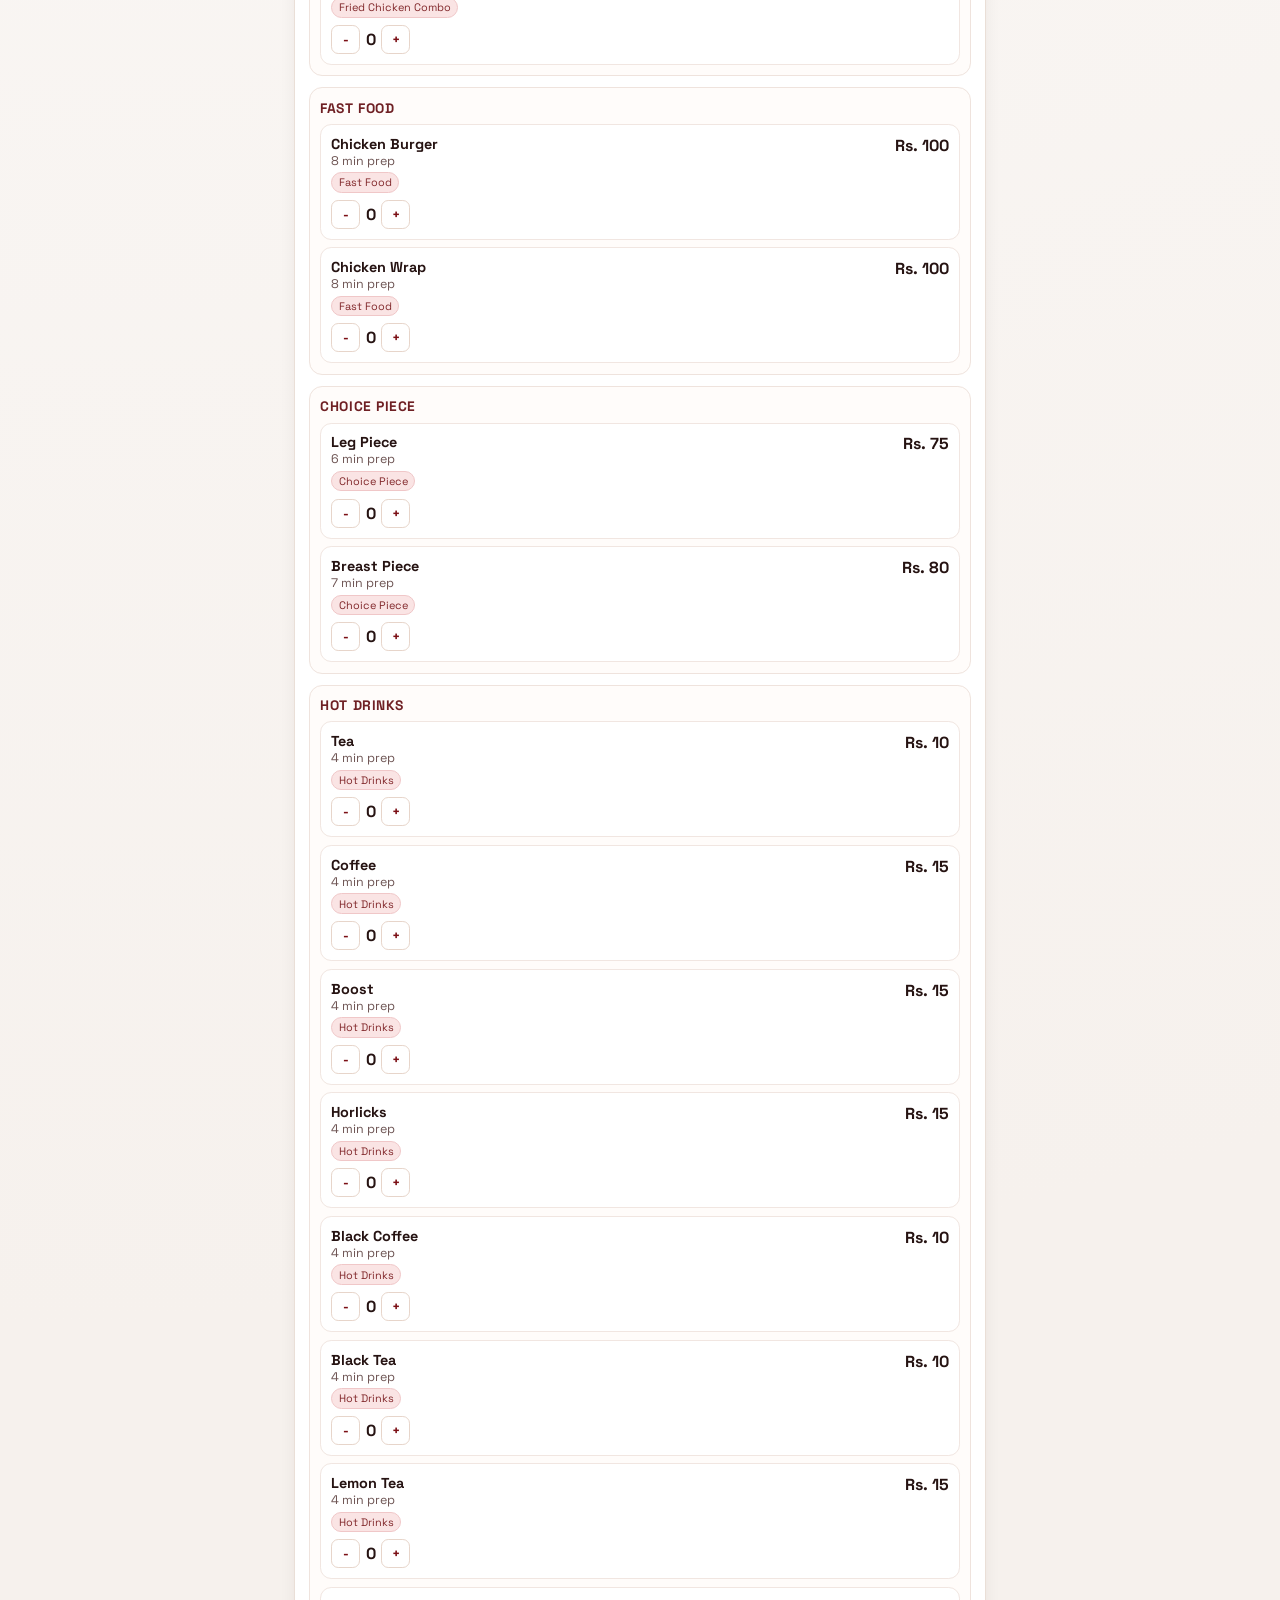
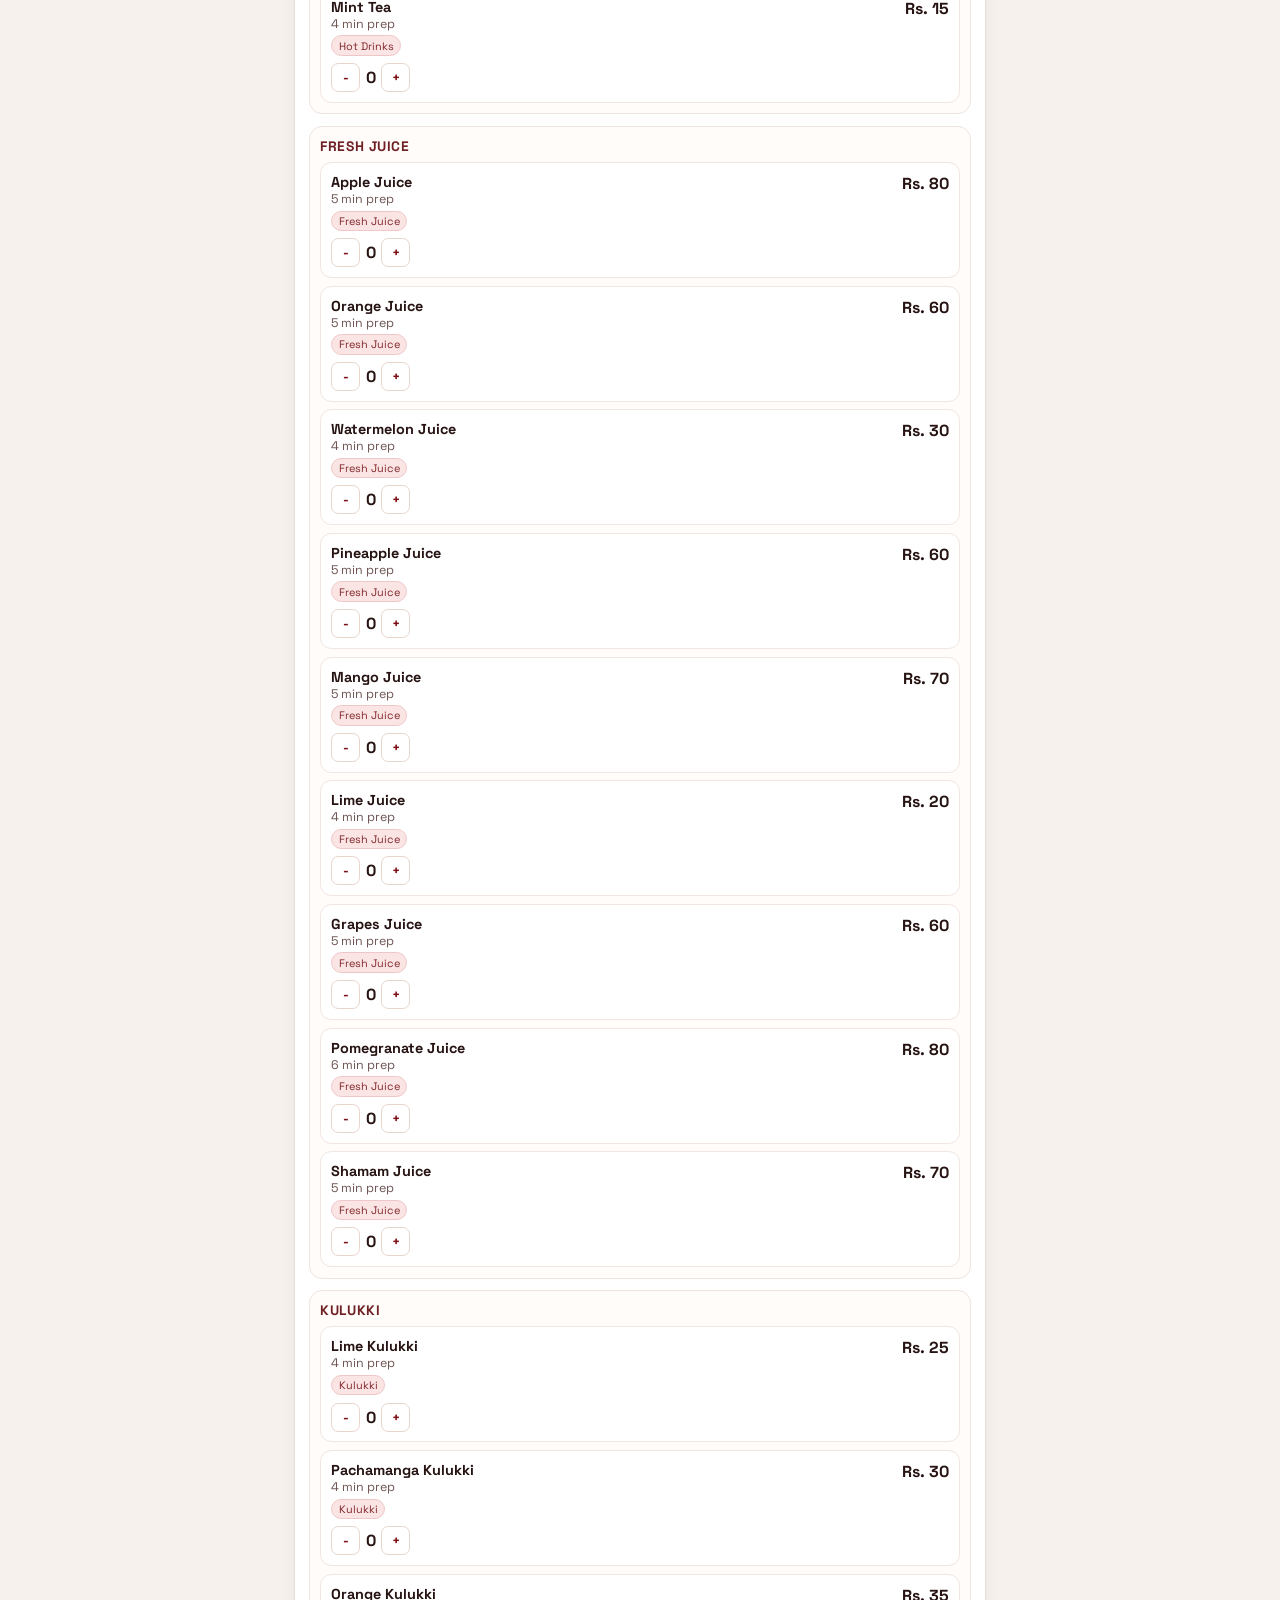
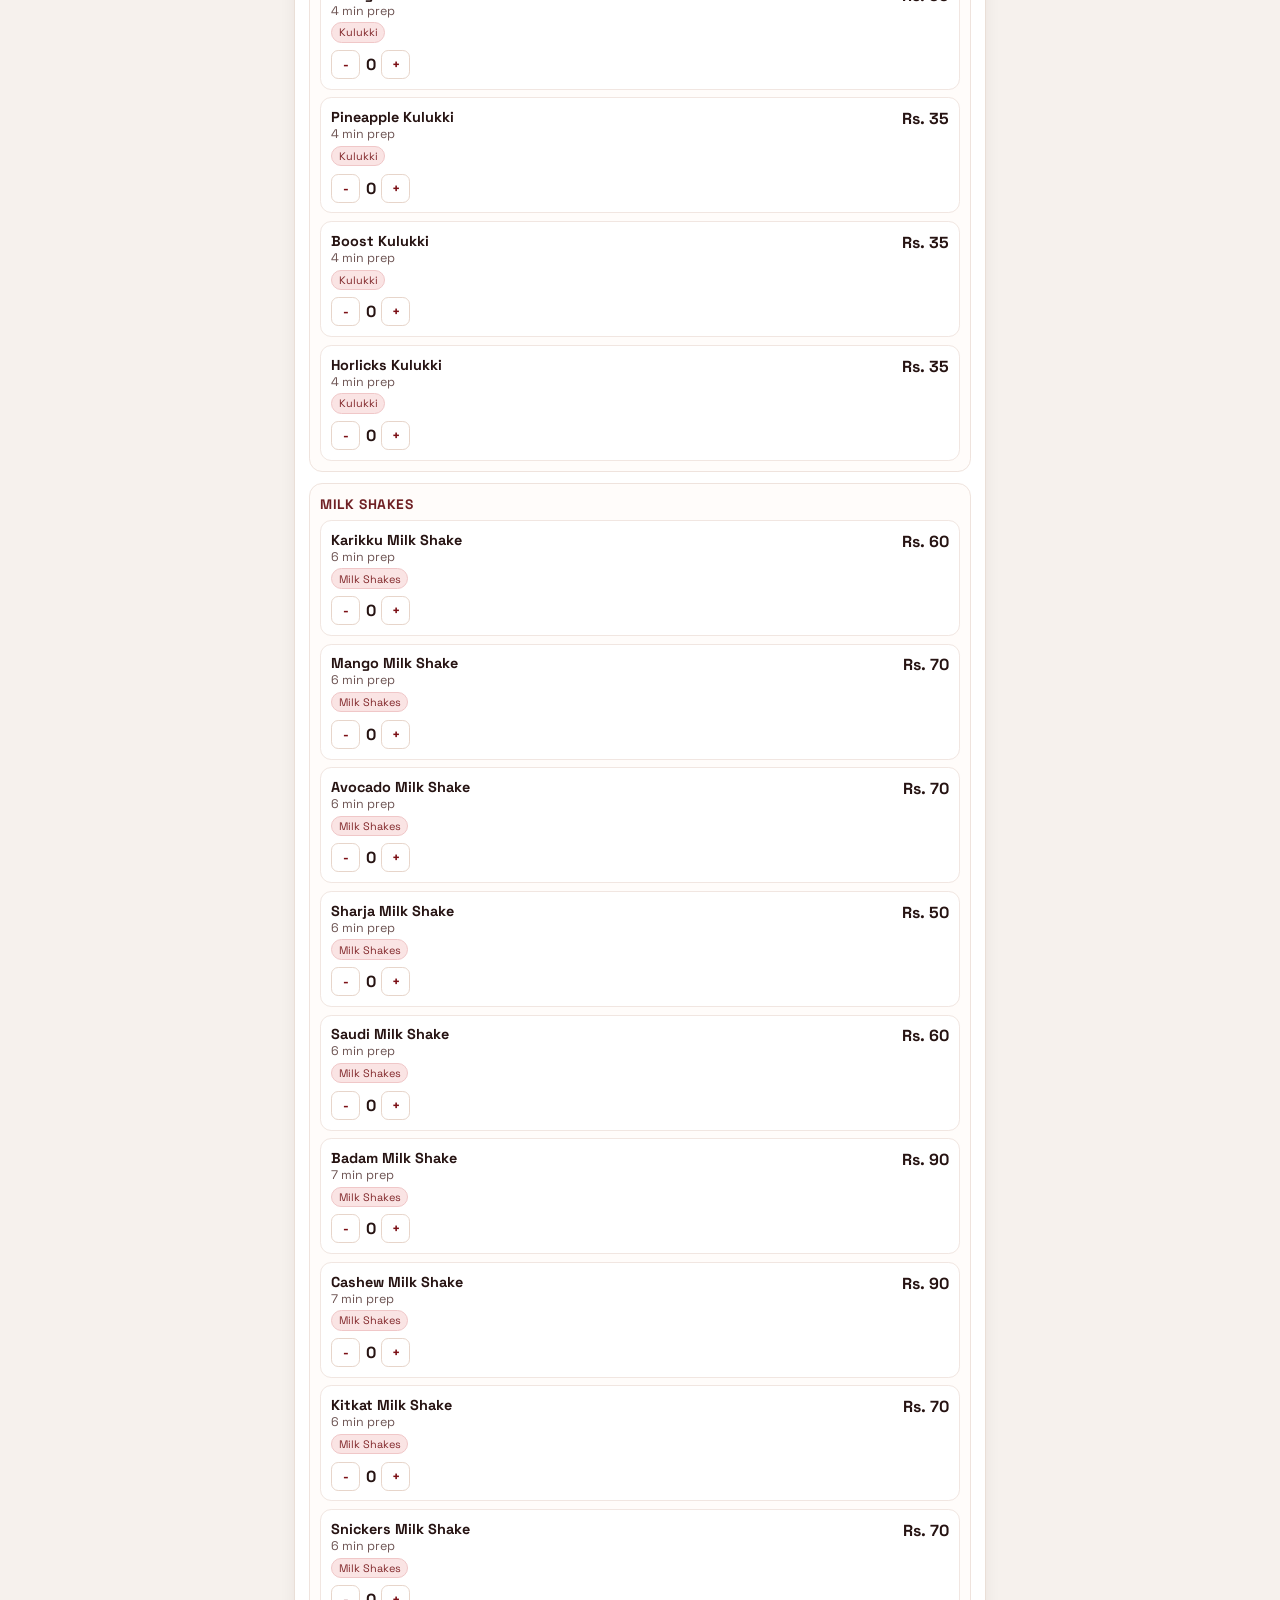
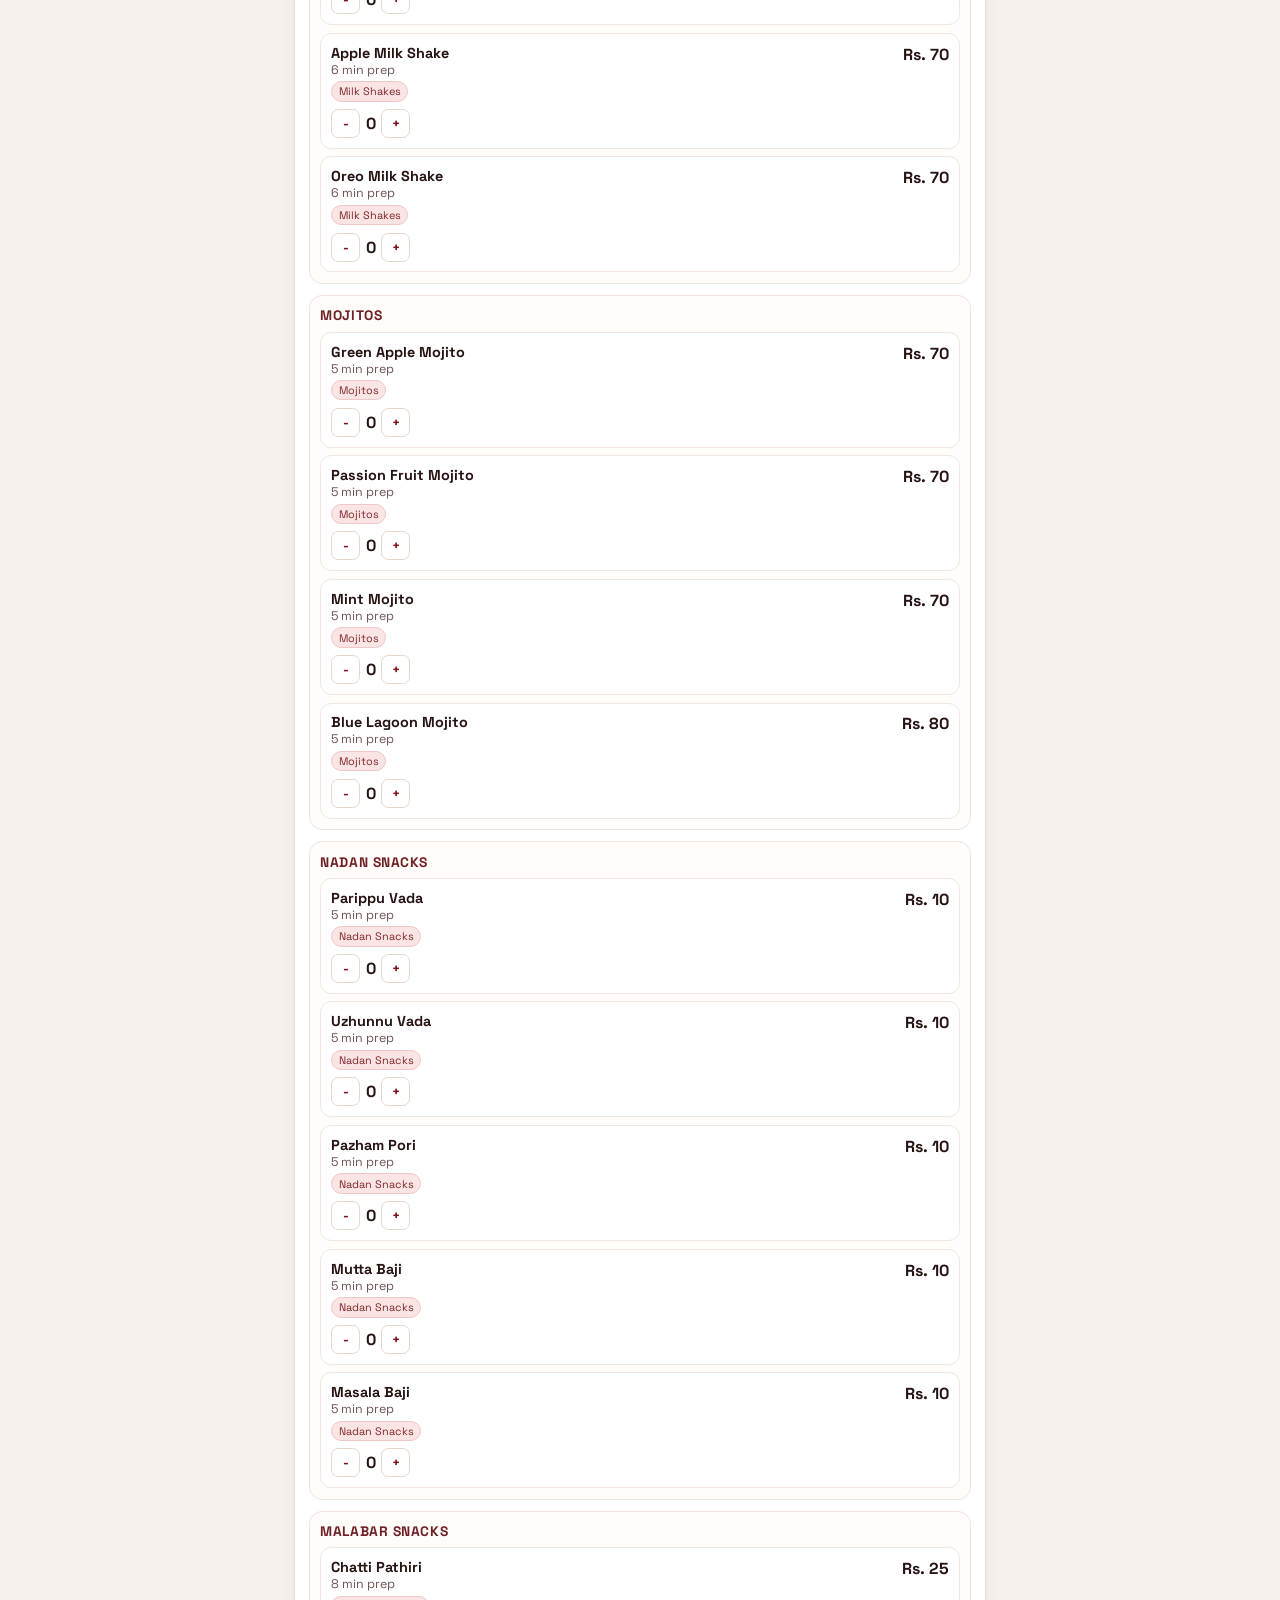
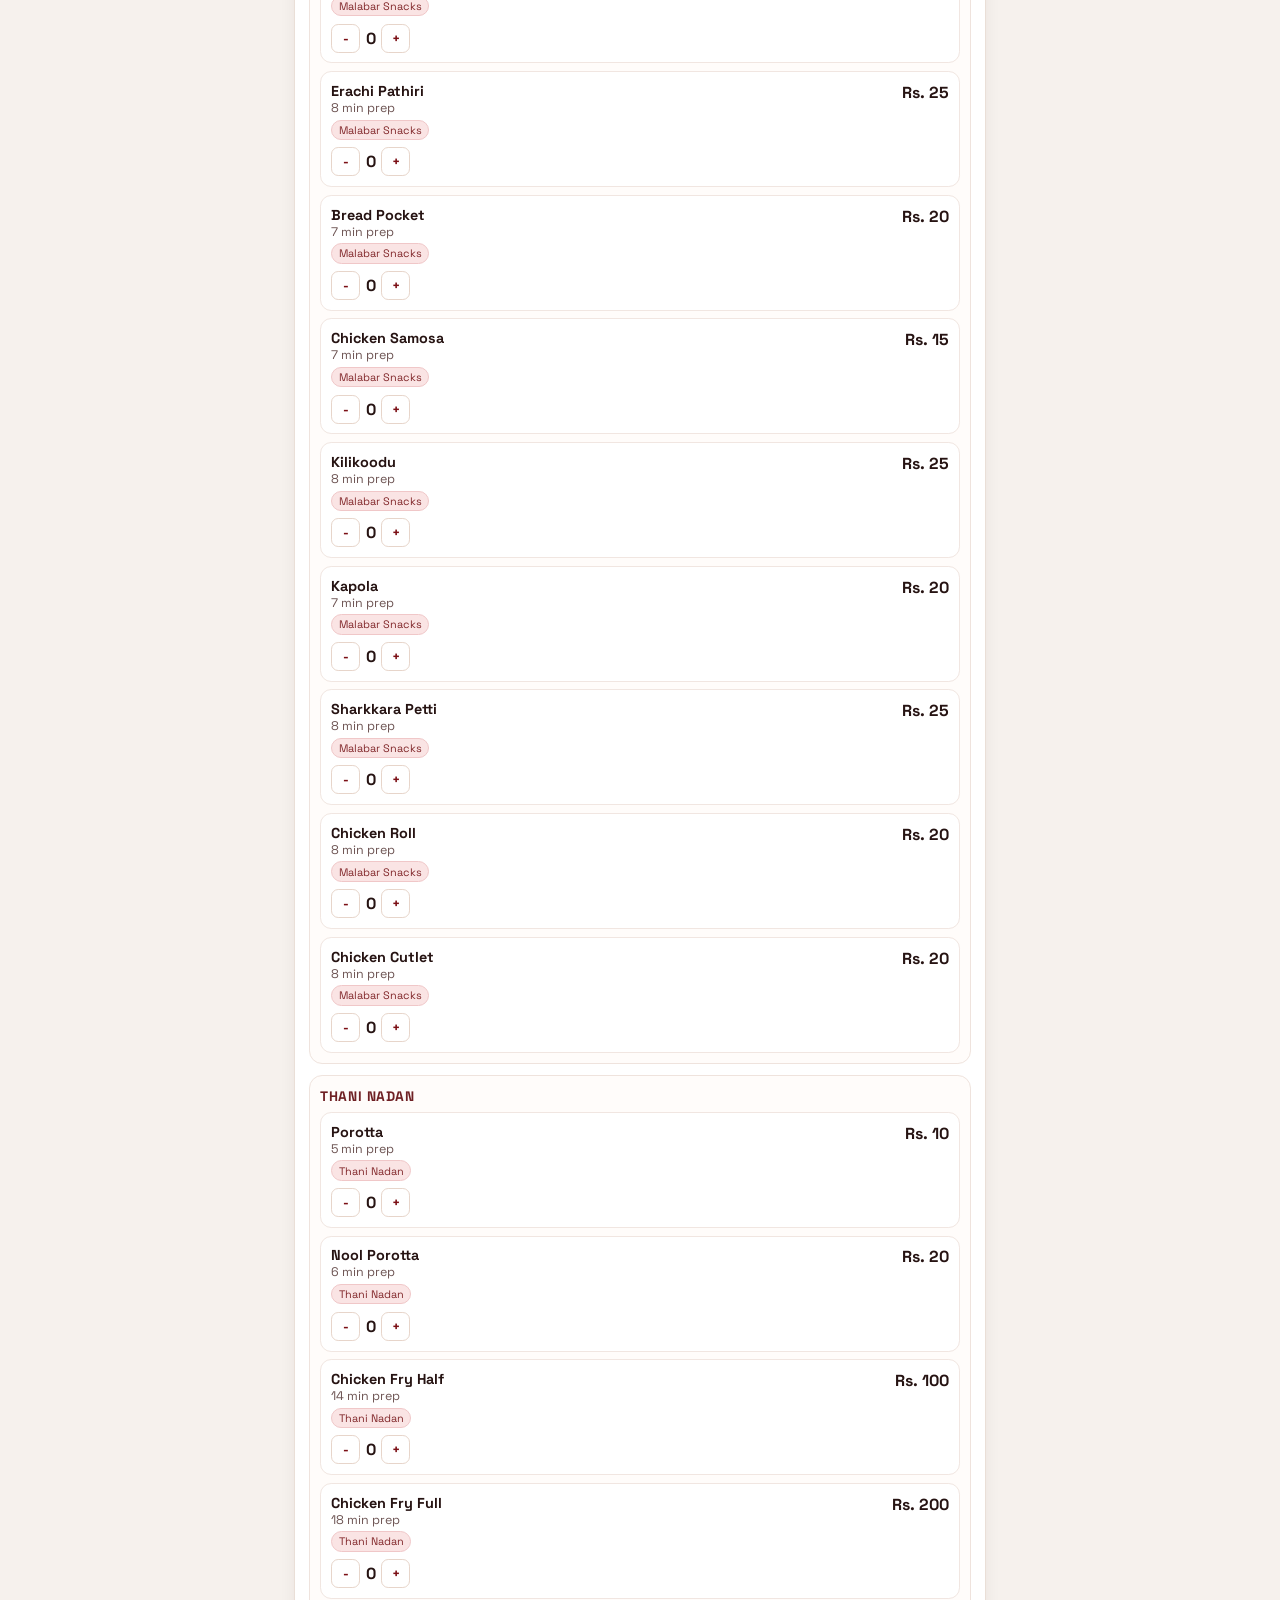
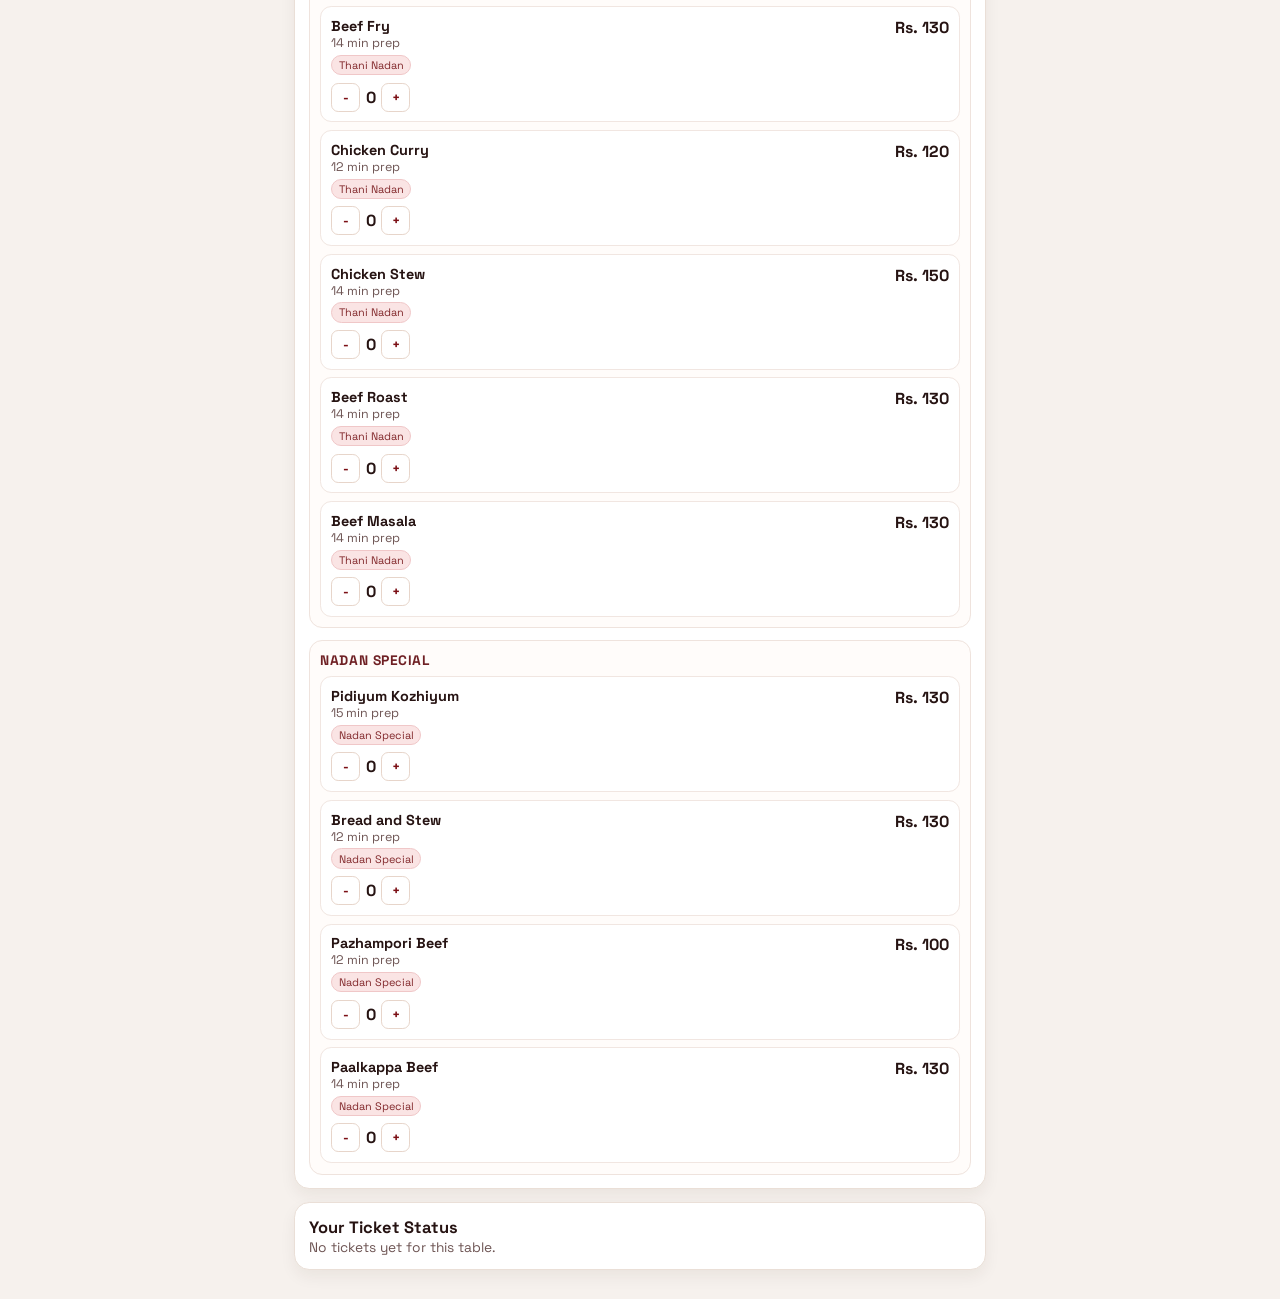
==== commit 10fc0128: "menu sticky on the header" ====
--- a/customer.html
+++ b/customer.html
@@ -31,25 +31,27 @@
       <div id="dailyOffers" class="offer-list"></div>
     </section>
 
-    <section class="section">
+    <section class="section menu-section">
       <div class="section-head">
         <h2>Menu</h2>
-        <span id="activeOrderCount">0 Active Orders</span>
+        <button id="activeOrderCount" type="button" class="active-order-pill">0 Active Orders</button>
       </div>
-      <div class="filters">
-        <input id="menuSearch" type="search" placeholder="Search item or category">
-        <select id="sortSelect">
-          <option value="default">Sort: Recommended</option>
-          <option value="priceAsc">Price: Low to high</option>
-          <option value="priceDesc">Price: High to low</option>
-          <option value="nameAsc">Name: A to Z</option>
-        </select>
+      <div class="menu-sticky-controls">
+        <div class="filters">
+          <input id="menuSearch" type="search" placeholder="Search item or category">
+          <select id="sortSelect">
+            <option value="default">Sort: Recommended</option>
+            <option value="priceAsc">Price: Low to high</option>
+            <option value="priceDesc">Price: High to low</option>
+            <option value="nameAsc">Name: A to Z</option>
+          </select>
+        </div>
+        <div id="categoryChips" class="chip-row"></div>
       </div>
-      <div id="categoryChips" class="chip-row"></div>
       <div id="menuList" class="menu-list grouped"></div>
     </section>
 
-    <section class="section">
+    <section id="ticketSection" class="section">
       <h2>Your Ticket Status</h2>
       <div id="ticketList" class="ticket-list"></div>
     </section>
--- a/customer-view.css
+++ b/customer-view.css
@@ -125,6 +125,34 @@
   color: var(--muted);
 }
 
+.active-order-pill {
+  border: 1px solid #dfc3b7;
+  background: #fff6f1;
+  color: #7a2628;
+  border-radius: 999px;
+  padding: 0.28rem 0.56rem;
+  font-family: inherit;
+  font-size: 0.78rem;
+  font-weight: 700;
+  cursor: pointer;
+  white-space: nowrap;
+}
+
+.active-order-pill:hover {
+  background: #fdebe1;
+}
+
+.active-order-pill:focus-visible {
+  outline: 2px solid #c94b4f;
+  outline-offset: 2px;
+}
+
+.section.ticket-focus {
+  border-color: #d96b4f;
+  box-shadow: 0 0 0 2px #f7d5c7, 0 7px 16px rgba(56, 28, 18, 0.06);
+  transition: box-shadow 0.35s ease, border-color 0.35s ease;
+}
+
 .offer-list {
   display: grid;
   gap: 0.55rem;
@@ -135,6 +163,22 @@
   background: linear-gradient(125deg, #fff8f4 0%, #fff 75%);
   border-radius: 0.72rem;
   padding: 0.64rem;
+}
+
+.offer-media {
+  margin-bottom: 0.5rem;
+  border-radius: 0.62rem;
+  overflow: hidden;
+  border: 1px solid #ebd9cf;
+  background: #f3e3db;
+  aspect-ratio: 16 / 9;
+}
+
+.offer-image {
+  width: 100%;
+  height: 100%;
+  object-fit: cover;
+  display: block;
 }
 
 .offer-item strong {
@@ -229,12 +273,31 @@
   margin-bottom: 0.56rem;
 }
 
+.menu-sticky-controls {
+  position: sticky;
+  top: 0;
+  z-index: 20;
+  background: var(--card);
+  padding: 0.2rem 0 0.5rem;
+  margin-bottom: 0.62rem;
+  border-bottom: 1px solid #f1e5de;
+}
+
+.menu-sticky-controls .filters {
+  margin-bottom: 0.42rem;
+}
+
 .chip-row {
   display: flex;
   gap: 0.4rem;
   overflow: auto;
   padding-bottom: 0.3rem;
   margin-bottom: 0.6rem;
+}
+
+.menu-sticky-controls .chip-row {
+  margin-bottom: 0;
+  padding-bottom: 0.2rem;
 }
 
 .chip {
